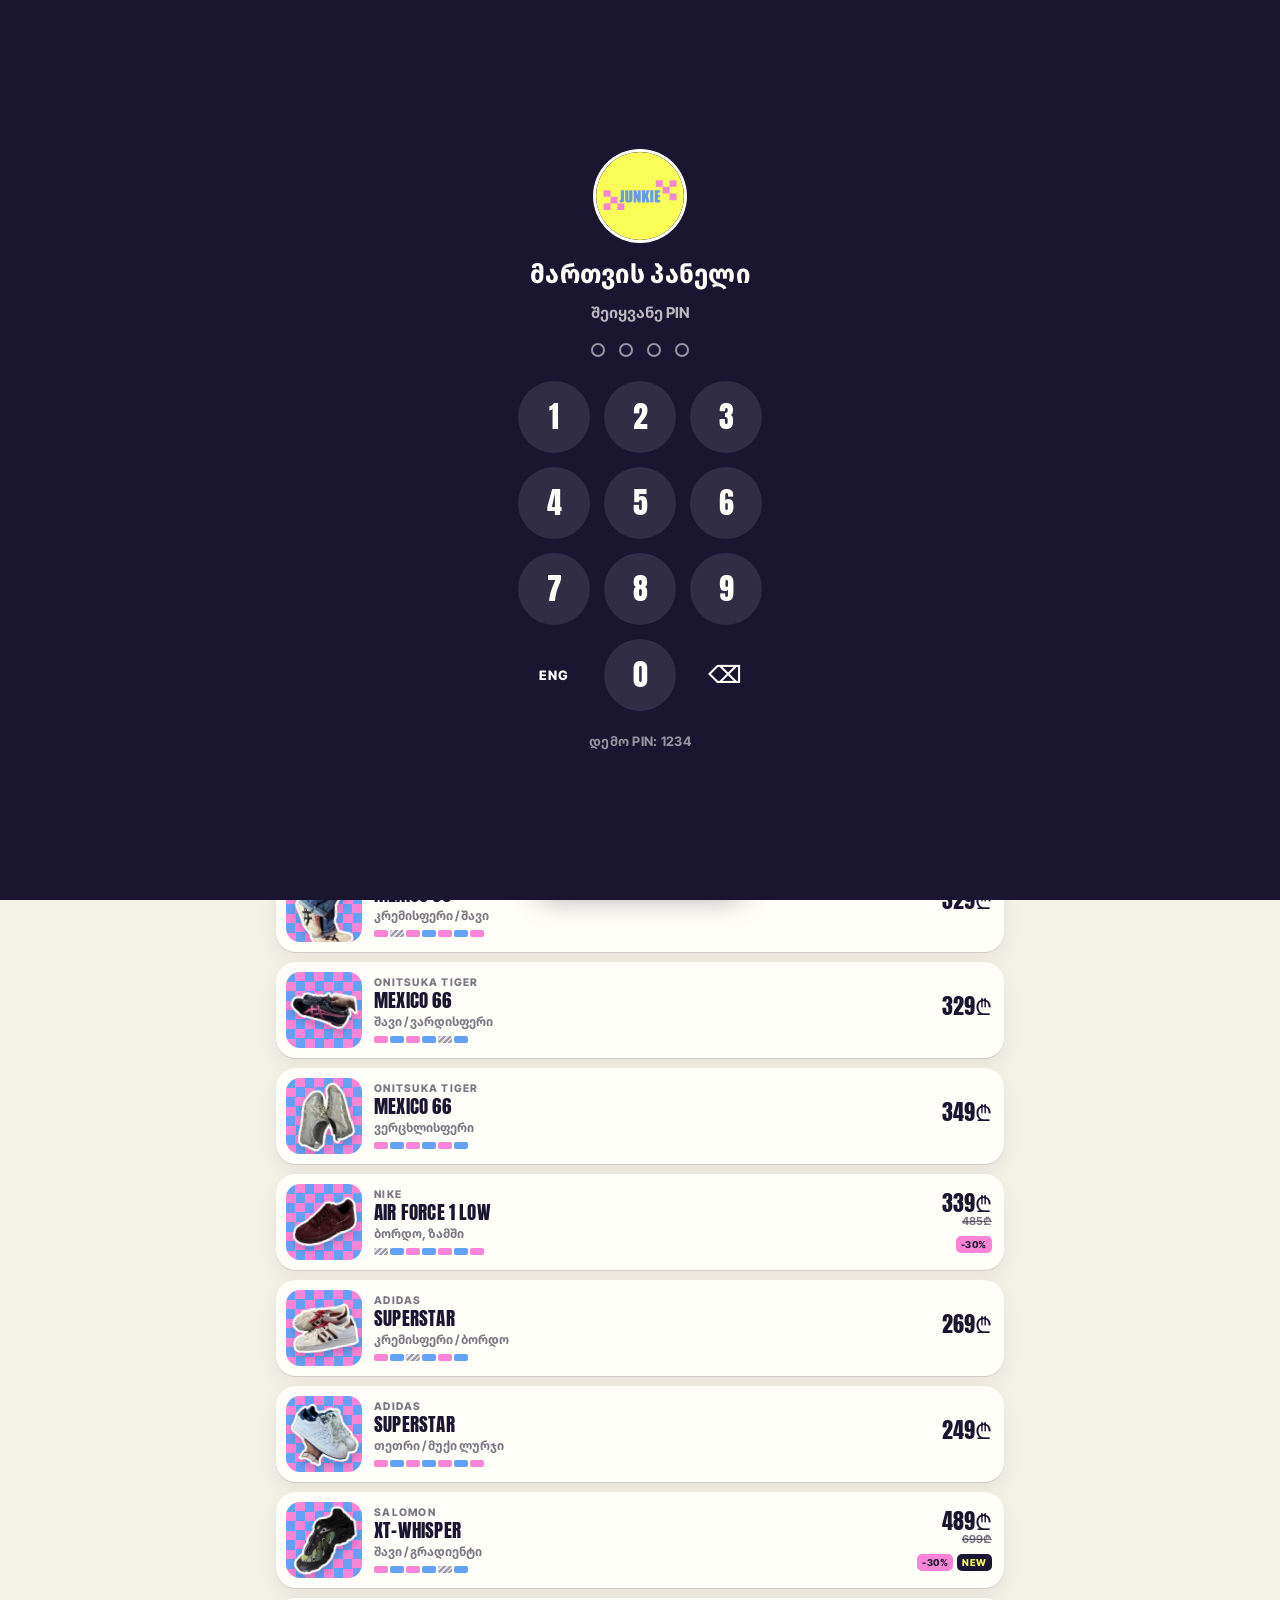
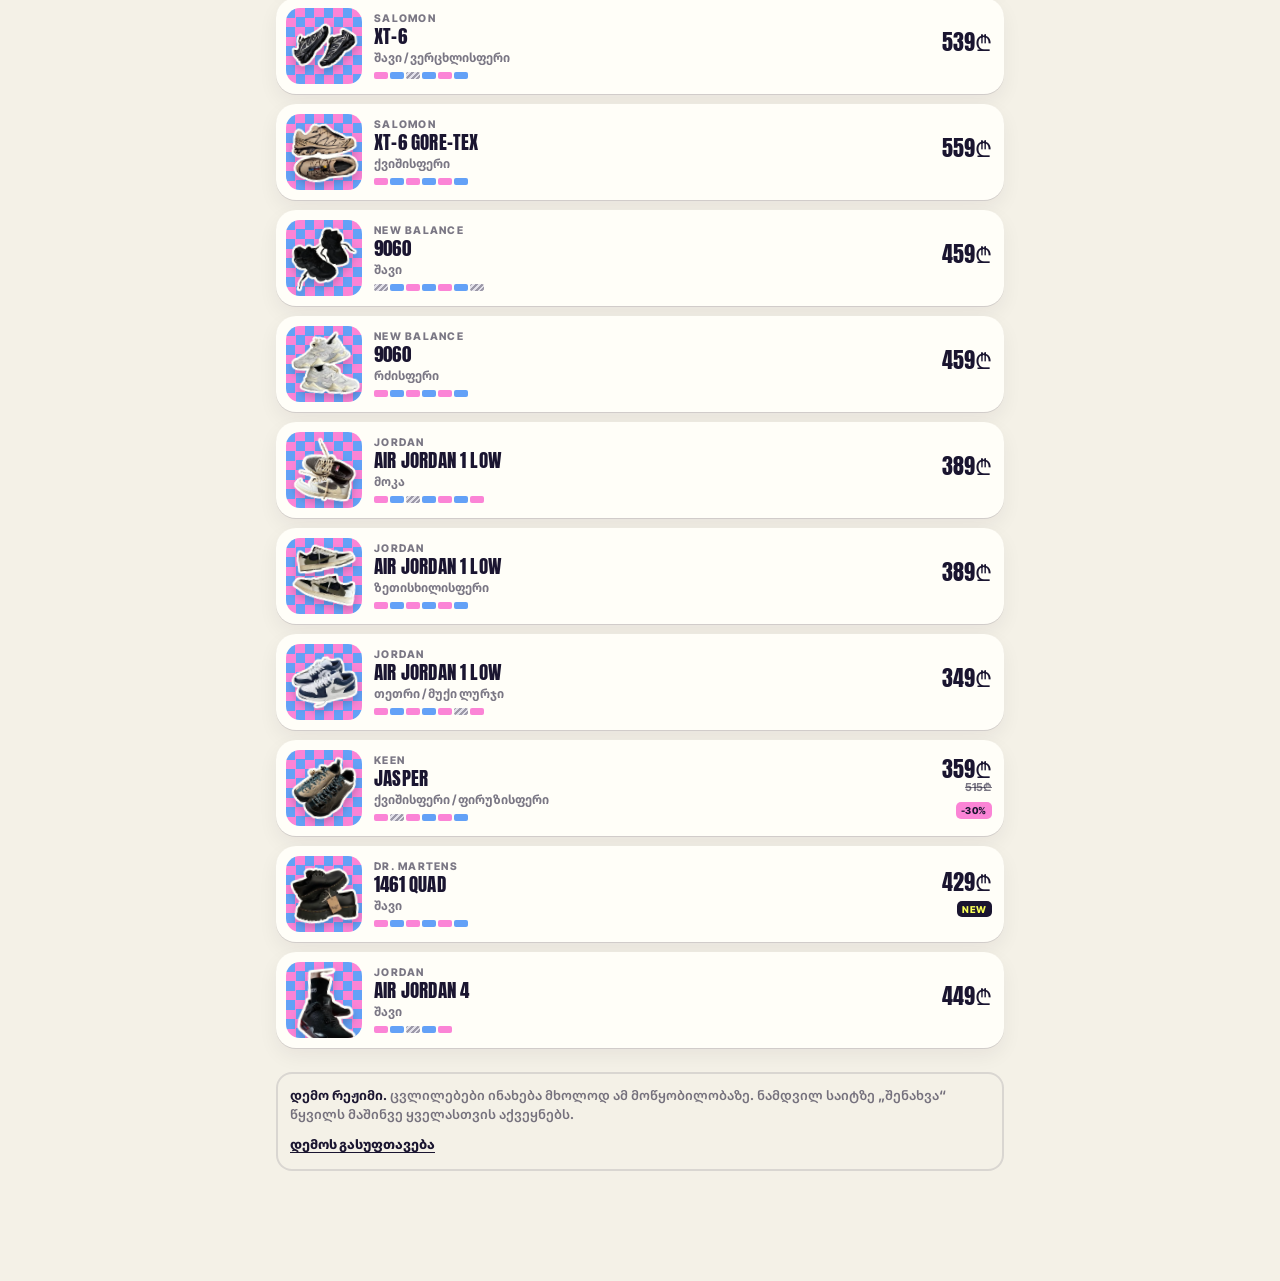
==== admin.html @ 56ff2127 "Add the shop panel: add and edit pairs from the phone, stickers cut in the browser" ====
<!doctype html>
<html lang="ka">
<head>
<meta charset="utf-8">
<meta name="viewport" content="width=device-width, initial-scale=1, viewport-fit=cover">
<title>SNEAKERJUNKIE · მართვა</title>
<meta name="robots" content="noindex, nofollow">
<meta name="theme-color" content="#1a1530">
<link rel="icon" href="assets/brand/junkie-badge.svg" type="image/svg+xml">
<link rel="apple-touch-icon" href="apple-touch-icon.png">
<link rel="preload" href="assets/fonts/anton.woff2" as="font" type="font/woff2" crossorigin>
<link rel="preload" href="assets/fonts/geo-georgian.woff2" as="font" type="font/woff2" crossorigin>
<link rel="stylesheet" href="src/admin.css?v=b6e71085">
</head>
<body class="is-locked">

<section id="lock" aria-labelledby="lock-t">
  <img class="lk-badge" src="assets/brand/junkie-badge.svg" alt="" width="88" height="88">
  <h1 id="lock-t" class="lk-t" data-t="panel">მართვის პანელი</h1>
  <p class="lk-sub" data-t="enterPin">შეიყვანე PIN</p>
  <div class="dots" id="dots" aria-live="polite"><i></i><i></i><i></i><i></i></div>
  <div class="pad" id="pad">
    <button type="button" data-k="1">1</button><button type="button" data-k="2">2</button><button type="button" data-k="3">3</button>
    <button type="button" data-k="4">4</button><button type="button" data-k="5">5</button><button type="button" data-k="6">6</button>
    <button type="button" data-k="7">7</button><button type="button" data-k="8">8</button><button type="button" data-k="9">9</button>
    <button type="button" class="ghost" data-k="lang" lang="en">ENG</button><button type="button" data-k="0">0</button><button type="button" class="ghost" data-k="del" aria-label="წაშლა" data-tl="erase">⌫</button>
  </div>
  <p class="lk-hint" data-t="demoPin">დემო PIN: 1234</p>
</section>

<main id="home">
  <header class="top">
    <div class="top-row">
      <a class="badge" href="./" aria-label="Sneakerjunkie"><img src="assets/brand/junkie-badge.svg" alt="" width="44" height="44"></a>
      <h1 class="ttl"><span class="ttl-chip" data-t="panel">მართვის პანელი</span></h1>
      <span class="sp"></span>
      <button class="pill" id="lang" type="button" lang="en">ENG</button>
      <a class="pill ink" href="./" target="_blank" rel="noopener"><span data-t="site">საიტი</span> ↗</a>
    </div>
  </header>

  <div class="wrap">
    <section class="stats" id="stats" aria-live="polite"></section>

    <p class="own"><span class="own-ic" aria-hidden="true">🔑</span><span data-t="own">ეს პანელი შენია: დაამატე, შეცვალე ან დამალე წყვილები ნებისმიერ დროს, დეველოპერის გარეშე.</span></p>

    <div class="tools">
      <label class="search"><svg viewBox="0 0 24 24" width="18" height="18" aria-hidden="true"><circle cx="10.5" cy="10.5" r="6.5" fill="none" stroke="currentColor" stroke-width="2.4"/><path d="M15.5 15.5 20 20" stroke="currentColor" stroke-width="2.4" stroke-linecap="round"/></svg><input id="q" type="search" autocomplete="off" data-tp="search" placeholder="ძებნა: მოდელი ან ბრენდი"></label>
    </div>

    <ul class="list" id="list"></ul>
    <p class="empty" id="empty" hidden data-t="noMatch">ვერაფერი მოიძებნა</p>

    <section class="demo-note">
      <p><b data-t="demoTitle">დემო რეჟიმი</b> <span data-t="demoText">ცვლილებები ინახება მხოლოდ ამ მოწყობილობაზე. ნამდვილ საიტზე „შენახვა“ წყვილს მაშინვე ყველასთვის აქვეყნებს.</span></p>
      <button type="button" class="link" id="reset" data-t="reset">დემოს გასუფთავება</button>
    </section>
  </div>

  <button class="add" id="add" type="button"><span class="add-plus" aria-hidden="true">+</span><span data-t="newPair">ახალი წყვილი</span></button>
</main>

<section id="editor" role="dialog" aria-modal="true" aria-labelledby="ed-t" hidden>
  <header class="ed-top">
    <button type="button" class="round" id="ed-x" aria-label="დახურვა" data-tl="close"><svg viewBox="0 0 24 24" width="18" height="18"><path d="M6 6l12 12M18 6 6 18" stroke="currentColor" stroke-width="2.8" stroke-linecap="round"/></svg></button>
    <h2 id="ed-t" data-t="newPair">ახალი წყვილი</h2>
    <span class="sp"></span>
    <button type="button" class="ed-del" id="ed-del" data-t="delete">წაშლა</button>
  </header>

  <div class="ed-body" id="ed-body">
    <section class="ed-sec">
      <div class="stage" id="stage">
        <img class="stage-photo" id="stage-photo" alt="">
        <img class="stage-sticker" id="stage-sticker" alt="">
        <div class="stage-scan" aria-hidden="true"></div>
        <label class="stage-empty" for="file">
          <span class="cam" aria-hidden="true"><svg viewBox="0 0 24 24" width="30" height="30"><path d="M4 8.5A2.5 2.5 0 0 1 6.5 6h1.7l1.3-2h5l1.3 2h1.7A2.5 2.5 0 0 1 20 8.5v8A2.5 2.5 0 0 1 17.5 19h-11A2.5 2.5 0 0 1 4 16.5z" fill="none" stroke="currentColor" stroke-width="2"/><circle cx="12" cy="12.5" r="3.6" fill="none" stroke="currentColor" stroke-width="2"/></svg></span>
          <b data-t="addPhotos">ფოტოს დამატება</b>
          <small data-t="photosHint">პირველი ფოტო თავისით იქცევა სტიკერად</small>
        </label>
        <p class="stage-status" id="stage-status" aria-live="polite"></p>
      </div>
      <div class="stk-actions" id="stk-actions">
        <button type="button" class="chip" id="recut"><svg viewBox="0 0 24 24" width="16" height="16" aria-hidden="true"><circle cx="6" cy="7" r="3" fill="none" stroke="currentColor" stroke-width="2"/><circle cx="6" cy="17" r="3" fill="none" stroke="currentColor" stroke-width="2"/><path d="M8.5 8.5 20 18M8.5 15.5 20 6" stroke="currentColor" stroke-width="2" stroke-linecap="round"/></svg><span data-t="recut">ხელახლა ჭრა</span></button>
        <button type="button" class="chip" id="asphoto"><svg viewBox="0 0 24 24" width="16" height="16" aria-hidden="true"><rect x="4" y="5" width="16" height="14" rx="3" fill="none" stroke="currentColor" stroke-width="2"/><path d="m6 17 4.5-5 3 3 2-2L19 17" fill="none" stroke="currentColor" stroke-width="2" stroke-linejoin="round"/></svg><span data-t="asPhoto">მთლიანი ფოტო</span></button>
      </div>
      <div class="photos" id="photos"></div>
    </section>

    <section class="ed-sec form">
      <label class="f"><span data-t="brand">ბრენდი</span><input id="f-brand" list="brands" autocomplete="off" autocapitalize="words" enterkeyhint="next"></label>
      <div class="chips-row" id="brand-chips"></div>
      <label class="f"><span data-t="model">მოდელი</span><input id="f-model" autocomplete="off" autocapitalize="words" enterkeyhint="next"></label>
      <div class="row2">
        <label class="f"><span data-t="colorKa">ფერი</span><input id="f-color-ka" autocomplete="off" enterkeyhint="next"></label>
        <label class="f"><span data-t="colorEn">ფერი ინგლისურად</span><input id="f-color-en" autocomplete="off" lang="en" enterkeyhint="next"></label>
      </div>
      <div class="row2">
        <label class="f money"><span data-t="price">ფასი</span><input id="f-price" inputmode="numeric" pattern="[0-9]*" autocomplete="off"><i>₾</i></label>
        <label class="f money"><span data-t="was">ძველი ფასი</span><input id="f-was" inputmode="numeric" pattern="[0-9]*" autocomplete="off" data-tp="wasPh" placeholder="ფასდაკლებისთვის"><i>₾</i></label>
      </div>
    </section>

    <section class="ed-sec">
      <div class="sec-h"><h3 data-t="sizes">ზომები</h3><span class="sp"></span><button type="button" class="link" id="sz-fill">36–42</button><button type="button" class="link" id="sz-clear" data-t="clear">გასუფთავება</button></div>
      <div class="sizes" id="f-sizes"></div>
      <p class="legend"><i class="lg in"></i><span data-t="inStock">მარაგშია</span><i class="lg out"></i><span data-t="soldOut">ამოიწურა</span><span class="sp"></span><span class="tap" data-t="tapCycle">შეეხე ზომას ↻</span></p>
    </section>

    <section class="ed-sec">
      <h3 data-t="labels">ნიშნები</h3>
      <div class="toggles">
        <button type="button" class="tog" id="t-new" aria-pressed="false"><span class="dot pink">NEW</span><span data-t="tagNew">ახალი</span></button>
        <button type="button" class="tog" id="t-excl" aria-pressed="false"><span class="dot lemon">★</span><span data-t="tagExcl">ექსკლუზივი</span></button>
      </div>
      <label class="switch"><input type="checkbox" id="f-visible" checked><span class="sw" aria-hidden="true"></span><span data-t="visible">საიტზე ჩანს</span></label>
    </section>
  </div>

  <footer class="ed-foot">
    <p class="err" id="ed-err" role="alert"></p>
    <button type="button" class="save" id="save"><span data-t="save">შენახვა</span></button>
  </footer>

  <div class="confirm" id="confirm" hidden>
    <div class="confirm-card">
      <p data-t="sureDelete">ნამდვილად წავშალო ეს წყვილი?</p>
      <div class="confirm-row"><button type="button" class="btn ghost" id="no" data-t="cancel">არა</button><button type="button" class="btn danger" id="yes" data-t="yesDelete">კი, წაშალე</button></div>
    </div>
  </div>
</section>

<section id="done" hidden>
  <div class="done-card">
    <div class="done-stage"><img id="done-img" alt=""></div>
    <h2 data-t="doneTitle">დაემატა საიტზე!</h2>
    <p class="done-name" id="done-name"></p>
    <div class="done-row">
      <a class="btn lemon" id="done-view" href="./"><span data-t="seeOnSite">ნახე საიტზე</span> →</a>
      <button type="button" class="btn ghost" id="done-more" data-t="addAnother">კიდევ ერთი</button>
    </div>
  </div>
</section>

<div class="confirm" id="reset-confirm" hidden>
  <div class="confirm-card">
    <p data-t="sureReset">დემოს ყველა ცვლილება წაიშლება ამ მოწყობილობიდან. გავაგრძელო?</p>
    <div class="confirm-row"><button type="button" class="btn ghost" id="reset-no" data-t="cancel">არა</button><button type="button" class="btn danger" id="reset-yes" data-t="yesReset">კი, გაასუფთავე</button></div>
  </div>
</div>

<datalist id="brands"></datalist>
<input type="file" id="file" class="vh" accept="image/*" multiple tabindex="-1" aria-hidden="true">
<div id="toast" role="status" aria-live="polite"></div>
<script type="module" src="src/admin.js?v=01f0a072"></script>
</body>
</html>
---- src/admin.css ----
@font-face{font-family:Anton;src:url(../assets/fonts/anton.woff2) format("woff2");font-display:block}@font-face{font-family:Geo;src:url(../assets/fonts/geo-georgian.woff2) format("woff2-variations"),url(../assets/fonts/geo-georgian.woff2) format("woff2");font-weight:100 900;font-stretch:62.5% 100%;unicode-range:U+10A0-10FF,U+1C90-1CBF,U+2D00-2D2F;font-display:swap}@font-face{font-family:Geo;src:url(../assets/fonts/geo-latin.woff2) format("woff2-variations"),url(../assets/fonts/geo-latin.woff2) format("woff2");font-weight:100 900;font-stretch:62.5% 100%;unicode-range:U+0000-00FF,U+2013-2014,U+2018-201E,U+2022,U+2026;font-display:swap}@font-face{font-family:Lari;src:url(../assets/fonts/geo-latin-ext.woff2) format("woff2-variations"),url(../assets/fonts/geo-latin-ext.woff2) format("woff2");font-weight:100 900;font-stretch:62.5% 100%;unicode-range:U+20BE;font-display:block}@font-face{font-family:IT;src:url(../assets/fonts/it-500.woff2) format("woff2");font-weight:500;font-display:swap}@font-face{font-family:IT;src:url(../assets/fonts/it-700.woff2) format("woff2");font-weight:700;font-display:swap}@font-face{font-family:IT;src:url(../assets/fonts/it-800.woff2) format("woff2");font-weight:800;font-display:swap}:root{--lemon: #f9ff57;--blue: #63a1f7;--pink: #fb84d6;--ink: #1a1530;--cream: #fffef8;--paper: #f4f1e7;--line: rgba(26, 21, 48, .12);--mute: rgba(26, 21, 48, .58);--red: #e5484d;--disp: "Anton", "Lari", "Geo", sans-serif;--ui: "IT", "Lari", "Geo", system-ui, -apple-system, sans-serif;--ease: cubic-bezier(.2, .9, .1, 1);--spring: cubic-bezier(.3, 1.45, .45, 1);--top: env(safe-area-inset-top, 0px);--bot: env(safe-area-inset-bottom, 0px);--gl: max(16px, env(safe-area-inset-left, 0px));--gr: max(16px, env(safe-area-inset-right, 0px));--checker: conic-gradient(var(--pink) 25%, transparent 0 50%, var(--pink) 0 75%, transparent 0) 0 0 / 28px 28px, var(--blue)}*{box-sizing:border-box}html{background:var(--paper);-webkit-text-size-adjust:100%}body{margin:0;min-height:100%;background:var(--paper);color:var(--ink);font:500 15px/1.4 var(--ui);-webkit-font-smoothing:antialiased;font-synthesis:none;-webkit-tap-highlight-color:transparent}button,input{font:inherit;color:inherit}button{border:0;background:none;padding:0;cursor:pointer;touch-action:manipulation}a{color:inherit}[hidden]{display:none!important}.vh{position:absolute;width:1px;height:1px;opacity:0;overflow:hidden;pointer-events:none;left:-100px;top:0}:focus{outline:none}:focus-visible{outline:3px solid var(--ink);outline-offset:2px}:lang(ka) h1,:lang(ka) h2,:lang(ka) h3{font-stretch:82%}#lock{position:fixed;inset:0;z-index:30;display:flex;flex-direction:column;align-items:center;justify-content:center;gap:14px;padding:calc(24px + var(--top)) var(--gr) calc(24px + var(--bot)) var(--gl);background:var(--ink);color:var(--cream);transition:opacity .45s,visibility 0s .45s}body:not(.is-locked) #lock{opacity:0;visibility:hidden}.lk-badge{width:88px;height:88px;border-radius:50%;box-shadow:0 0 0 3px var(--cream)}.lk-t{margin:6px 0 0;font:800 26px/1.1 var(--ui);letter-spacing:.01em}.lk-sub{margin:0;opacity:.7;font-weight:700}.dots{display:flex;gap:14px;margin:6px 0 10px}.dots i{width:14px;height:14px;border-radius:50%;box-shadow:inset 0 0 0 2px #fffef88c;transition:background-color .15s,transform .25s var(--spring)}.dots i.on{background:var(--lemon);box-shadow:none;transform:scale(1.12)}.dots.bad{animation:shake .45s}.dots.bad i.on{background:var(--pink)}.pad{display:grid;grid-template-columns:repeat(3,72px);gap:14px}.pad button{width:72px;height:72px;border-radius:50%;background:#fffef81a;color:var(--cream);font:400 30px/1 var(--disp);transition:background-color .15s,transform .2s var(--spring)}.pad button:active{background:var(--lemon);color:var(--ink);transform:scale(.94)}.pad .ghost{background:none;font:800 13px/1 var(--ui);letter-spacing:.08em}.pad .ghost[data-k=del]{font-size:24px}.lk-hint{margin:10px 0 0;font:700 13px/1 var(--ui);opacity:.55;letter-spacing:.02em}@keyframes shake{20%,60%{transform:translate(-9px)}40%,80%{transform:translate(9px)}}.top{position:sticky;top:0;z-index:10;background:var(--checker);padding:calc(10px + var(--top)) var(--gr) 12px var(--gl);box-shadow:0 2px 0 var(--ink)}body:before{content:"";position:fixed;inset:0 0 auto;height:var(--top);z-index:11;background:var(--blue)}.top-row{display:flex;align-items:center;gap:10px;max-width:760px;margin:0 auto}.badge img{display:block;width:44px;height:44px;border-radius:50%;box-shadow:0 0 0 3px var(--cream),0 6px 14px #1a153040}.ttl{margin:0;font:inherit}.ttl-chip{display:inline-block;background:var(--lemon);color:var(--ink);font:800 15px/1 var(--ui);font-stretch:82%;padding:9px 11px 8px;border-radius:10px;box-shadow:0 0 0 3px var(--cream),0 6px 14px #1a153033;transform:rotate(-2deg);white-space:nowrap}.sp{flex:1}.pill{display:inline-flex;align-items:center;gap:4px;height:38px;padding:0 13px;border-radius:99px;background:var(--cream);color:var(--ink);text-decoration:none;font:800 12px/1 var(--ui);letter-spacing:.06em;white-space:nowrap;box-shadow:0 6px 14px #1a153033}.pill.ink{background:var(--ink);color:var(--lemon);letter-spacing:.02em;font-stretch:90%}.wrap{max-width:760px;margin:0 auto;padding:18px var(--gr) calc(110px + var(--bot)) var(--gl);display:flex;flex-direction:column;gap:14px}.stats{display:grid;grid-template-columns:repeat(3,minmax(0,1fr));gap:10px}.stat{background:var(--cream);border-radius:18px;padding:14px 12px 12px;box-shadow:0 1px 0 var(--line),0 8px 20px #1a15300f;min-width:0}.stat b{display:block;font:400 34px/1 var(--disp);font-variant-numeric:tabular-nums}.stat span{display:block;margin-top:6px;font:700 12px/1.2 var(--ui);font-stretch:88%;color:var(--mute)}.stat.on b{color:var(--ink)}.stat.sale b:after{content:"";display:inline-block;width:10px;height:10px;margin-left:6px;border-radius:50%;background:var(--pink);vertical-align:6px}.own{margin:0;display:flex;gap:10px;align-items:flex-start;background:var(--lemon);border-radius:16px;padding:12px 14px;font:700 13.5px/1.4 var(--ui);font-stretch:92%;box-shadow:0 0 0 2px var(--ink)}.own-ic{font-size:16px;line-height:1.2}.tools{position:sticky;top:calc(76px + var(--top));z-index:5}.search{display:flex;align-items:center;gap:10px;height:50px;padding:0 16px;border-radius:16px;background:var(--cream);box-shadow:0 0 0 2px var(--line);color:var(--mute)}.search:focus-within{box-shadow:0 0 0 2.5px var(--ink);color:var(--ink)}.search input{flex:1;min-width:0;border:0;background:none;height:100%;color:var(--ink);font-weight:700}.search input::placeholder{color:var(--mute);font-weight:600}.list{list-style:none;margin:0;padding:0;display:flex;flex-direction:column;gap:10px}.item{display:grid;grid-template-columns:76px minmax(0,1fr) auto;gap:12px;align-items:center;background:var(--cream);border-radius:20px;padding:10px 12px 10px 10px;box-shadow:0 1px 0 var(--line),0 8px 20px #1a15300f;cursor:pointer;transition:transform .25s var(--spring),box-shadow .2s}.item:active{transform:scale(.985)}.item.is-off{opacity:.55}.item.flash{animation:flash 1.6s var(--ease)}@keyframes flash{0%,30%{box-shadow:0 0 0 3px var(--lemon),0 0 0 6px var(--ink)}}.thumb{width:76px;height:76px;border-radius:14px;background:var(--checker);background-size:19px 19px;display:grid;place-items:center;overflow:hidden}.thumb img{max-width:88%;max-height:88%;filter:drop-shadow(0 4px 5px rgba(26,21,48,.25));transform:rotate(-6deg)}.meta{min-width:0}.meta .br{font:800 10.5px/1 var(--ui);letter-spacing:.12em;text-transform:uppercase;color:var(--mute)}.meta .md{margin-top:3px;font:400 19px/1.02 var(--disp);text-transform:uppercase;letter-spacing:.01em;overflow:hidden;text-overflow:ellipsis;white-space:nowrap}.meta .cl{margin-top:3px;font:700 12.5px/1.2 var(--ui);font-stretch:90%;color:var(--mute);overflow:hidden;text-overflow:ellipsis;white-space:nowrap}.mini{display:flex;gap:2px;margin-top:7px}.mini i{width:14px;height:7px;border-radius:2px;background:var(--blue)}.mini i:nth-child(odd){background:var(--pink)}.mini i.out{background:repeating-linear-gradient(135deg,rgba(26,21,48,.35) 0 2px,transparent 2px 4px),#e3e1ea}.side{display:flex;flex-direction:column;align-items:flex-end;gap:8px}.pr{font:400 22px/1 var(--disp);white-space:nowrap}.pr s{display:block;text-align:right;font:700 11px/1.3 var(--ui);color:var(--mute)}.tags{display:flex;flex-wrap:wrap;justify-content:flex-end;gap:4px;max-width:112px}.tg{font:800 9.5px/1 var(--ui);letter-spacing:.06em;text-transform:uppercase;padding:4px 5px 3px;border-radius:5px;background:var(--ink);color:var(--lemon)}.tg.p{background:var(--pink);color:var(--ink)}.tg.off{background:#d9d6e0;color:var(--ink)}.tg.mine{background:var(--lemon);color:var(--ink);box-shadow:inset 0 0 0 1.5px var(--ink)}.empty{text-align:center;color:var(--mute);font-weight:700;margin:16px 0}.demo-note{margin-top:10px;border-radius:16px;padding:14px;box-shadow:inset 0 0 0 2px var(--line);font:600 13px/1.45 var(--ui);color:var(--mute)}.demo-note p{margin:0 0 8px}.demo-note b{color:var(--ink)}.link{font:800 13px/1 var(--ui);text-decoration:underline;text-underline-offset:3px;color:var(--ink);padding:6px 0}.add{position:fixed;z-index:9;left:50%;bottom:calc(16px + var(--bot));transform:translate(-50%);display:flex;align-items:center;gap:10px;height:58px;padding:0 26px 0 14px;border-radius:18px;background:var(--ink);color:var(--lemon);font:800 17px/1 var(--ui);font-stretch:86%;white-space:nowrap;box-shadow:0 0 0 3px var(--cream),0 14px 30px #1a153059;transition:transform .3s var(--spring)}.add:active{transform:translate(-50%) scale(.96)}.add-plus{display:grid;place-items:center;width:34px;height:34px;border-radius:11px;background:var(--lemon);color:var(--ink);font:400 26px/1 var(--disp)}#editor{position:fixed;inset:0;z-index:20;display:flex;flex-direction:column;background:var(--paper);animation:up .45s var(--ease)}@keyframes up{0%{transform:translateY(40px);opacity:0}}.ed-top{display:flex;align-items:center;gap:12px;padding:calc(10px + var(--top)) var(--gr) 10px var(--gl);background:var(--paper);box-shadow:0 1px 0 var(--line)}.ed-top h2{margin:0;font:800 19px/1.1 var(--ui)}.round{width:42px;height:42px;border-radius:50%;display:grid;place-items:center;background:var(--ink);color:var(--lemon);flex:none}.ed-del{font:800 13px/1 var(--ui);color:var(--red);padding:10px 4px}.ed-body{flex:1;overflow-y:auto;-webkit-overflow-scrolling:touch;overscroll-behavior:contain;padding:14px var(--gr) 24px var(--gl)}.ed-body>*{max-width:680px;margin-left:auto;margin-right:auto}.ed-sec{margin-bottom:22px}.ed-sec h3{margin:0 0 10px;font:800 15px/1 var(--ui)}.sec-h{display:flex;align-items:center;gap:14px;margin-bottom:10px}.sec-h h3{margin:0}.stage{position:relative;aspect-ratio:1 / 1;max-width:100%;border-radius:24px;overflow:hidden;background:var(--checker);background-size:44px 44px;box-shadow:0 0 0 2px var(--ink)}.stage-photo{position:absolute;inset:0;width:100%;height:100%;object-fit:cover;opacity:0;transition:opacity .3s;filter:saturate(.6) brightness(.85)}.stage-sticker{position:absolute;left:10%;top:10%;width:80%;height:80%;object-fit:contain;opacity:0;transform:scale(1.4) rotate(-6deg);filter:drop-shadow(0 14px 18px rgba(26,21,48,.35))}.stage.has-sticker .stage-sticker{opacity:1;transform:rotate(-4deg);transition:transform .5s var(--spring),opacity .15s}.stage.busy .stage-photo{opacity:1}.stage.busy .stage-sticker{opacity:0;transition:none}.stage-scan{position:absolute;left:0;right:0;top:0;height:30%;opacity:0;pointer-events:none;background:linear-gradient(to bottom,transparent,rgba(249,255,87,.55) 85%,var(--lemon))}.stage.busy .stage-scan{opacity:1;animation:scan 1.3s ease-in-out infinite alternate}@keyframes scan{0%{transform:translateY(-100%)}to{transform:translateY(340%)}}.stage-empty{position:absolute;inset:0;display:flex;flex-direction:column;align-items:center;justify-content:center;gap:8px;cursor:pointer;text-align:center;padding:20px}.stage-empty .cam{width:76px;height:76px;border-radius:50%;display:grid;place-items:center;background:var(--lemon);color:var(--ink);box-shadow:0 0 0 3px var(--cream),0 12px 24px #1a15304d}.stage-empty b{margin-top:6px;font:800 17px/1 var(--ui);background:var(--ink);color:var(--lemon);padding:9px 12px 8px;border-radius:10px}.stage-empty small{font:700 12.5px/1.3 var(--ui);background:#fffef8eb;padding:6px 9px;border-radius:8px;max-width:80%}.stage.has-photo .stage-empty,.stage.busy .stage-empty{display:none}.stage-status{position:absolute;left:50%;bottom:14px;transform:translate(-50%);margin:0;background:var(--ink);color:var(--lemon);padding:9px 13px 8px;border-radius:99px;font:800 12.5px/1 var(--ui);font-stretch:90%;white-space:nowrap;opacity:0;transition:opacity .2s}.stage-status.on{opacity:1}.stk-actions{display:flex;gap:8px;margin-top:10px;flex-wrap:wrap}.stk-actions[hidden]{display:none}.chip{display:inline-flex;align-items:center;gap:7px;height:38px;padding:0 13px;border-radius:99px;background:var(--cream);box-shadow:inset 0 0 0 2px var(--ink);font:800 13px/1 var(--ui);font-stretch:90%}.chip:disabled{opacity:.4}.photos{display:flex;gap:10px;margin-top:12px;overflow-x:auto;padding:4px 2px 6px;scrollbar-width:none}.photos::-webkit-scrollbar{display:none}.ph{position:relative;flex:none;width:74px;height:74px;border-radius:14px;background:#ddd center / cover no-repeat;box-shadow:0 0 0 2px var(--line)}.ph.src{box-shadow:0 0 0 3px var(--lemon),0 0 0 5px var(--ink)}.ph .rm{position:absolute;top:-6px;right:-6px;width:24px;height:24px;border-radius:50%;background:var(--ink);color:var(--cream);display:grid;place-items:center;font:800 14px/1 var(--ui)}.ph .use{position:absolute;left:4px;bottom:4px;padding:3px 5px;border-radius:6px;background:#fffef8eb;font:800 9px/1 var(--ui);letter-spacing:.04em}.ph-add{flex:none;width:74px;height:74px;border-radius:14px;display:grid;place-items:center;box-shadow:inset 0 0 0 2px var(--ink);font:400 28px/1 var(--disp);background:var(--cream);cursor:pointer}.f{position:relative;display:block;margin-bottom:12px}.f>span{display:block;margin:0 0 6px 2px;font:800 12.5px/1 var(--ui);font-stretch:92%;color:var(--mute)}.f input{width:100%;height:52px;padding:0 14px;border-radius:14px;border:0;background:var(--cream);box-shadow:inset 0 0 0 2px var(--line);font:700 16px/1 var(--ui);color:var(--ink)}.f input:focus{box-shadow:inset 0 0 0 2.5px var(--ink)}.f.bad input{box-shadow:inset 0 0 0 2.5px var(--red)}.f input::placeholder{color:#1a153059;font-weight:600;font-size:14px}.f.money input{padding-right:34px;font:400 22px/1 var(--disp)}.f.money i{position:absolute;right:14px;bottom:15px;font:400 20px/1 var(--disp);font-style:normal;color:var(--mute)}#f-model{font:400 22px/1 var(--disp);text-transform:uppercase;letter-spacing:.01em}.row2{display:grid;grid-template-columns:1fr 1fr;gap:10px}.chips-row{display:flex;gap:6px;margin:-4px 0 14px;overflow-x:auto;padding:2px;scrollbar-width:none}.chips-row::-webkit-scrollbar{display:none}.bc{flex:none;height:32px;padding:0 11px;border-radius:99px;background:var(--cream);box-shadow:inset 0 0 0 1.5px var(--line);font:800 12.5px/1 var(--ui);white-space:nowrap}.bc.on{background:var(--ink);color:var(--lemon);box-shadow:none}.sizes{display:grid;grid-template-columns:repeat(6,1fr);border-radius:14px;overflow:hidden;box-shadow:inset 0 0 0 2.5px var(--ink)}.sizes.bad{box-shadow:inset 0 0 0 2.5px var(--red);animation:shake .45s}.sz{height:52px;font:400 21px/1 var(--disp);color:#1a15304d;background:var(--cream);box-shadow:inset 0 0 0 1.25px var(--ink);transition:background-color .15s,color .15s}.sz.in{color:var(--ink);background:var(--pink)}.sz.in:nth-child(2n){background:var(--blue)}.sz.out{color:#1a153080;text-decoration:line-through;background:repeating-linear-gradient(135deg,rgba(26,21,48,.16) 0 3px,transparent 3px 8px),#e9eefb}.legend{display:flex;align-items:center;gap:6px;margin:10px 2px 0;font:700 12px/1 var(--ui);color:var(--mute)}.legend .lg{width:14px;height:14px;border-radius:4px;display:inline-block}.legend .lg.in{background:linear-gradient(90deg,var(--pink) 50%,var(--blue) 50%);margin-left:0}.legend .lg.out{margin-left:8px;background:repeating-linear-gradient(135deg,rgba(26,21,48,.35) 0 2px,transparent 2px 4px),#e9eefb}.legend .tap{color:var(--ink)}.toggles{display:flex;gap:10px;flex-wrap:wrap}.tog{display:inline-flex;align-items:center;gap:9px;height:46px;padding:0 14px 0 8px;border-radius:14px;background:var(--cream);box-shadow:inset 0 0 0 2px var(--line);font:800 14px/1 var(--ui);font-stretch:92%}.tog[aria-pressed=true]{box-shadow:inset 0 0 0 2.5px var(--ink);background:#fff}.tog .dot{display:grid;place-items:center;width:32px;height:32px;border-radius:50%;font:400 10px/1 var(--disp);opacity:.35;transition:opacity .2s,transform .3s var(--spring)}.tog[aria-pressed=true] .dot{opacity:1;transform:rotate(-10deg) scale(1.06)}.dot.pink{background:var(--pink)}.dot.lemon{background:var(--lemon);font-size:15px;box-shadow:inset 0 0 0 1.5px var(--ink)}.switch{display:flex;align-items:center;gap:12px;margin-top:16px;font:800 14px/1 var(--ui);cursor:pointer}.switch input{position:absolute;opacity:0;width:0;height:0}.sw{position:relative;width:50px;height:30px;border-radius:99px;background:#d4d1dc;transition:background-color .2s}.sw:after{content:"";position:absolute;left:3px;top:3px;width:24px;height:24px;border-radius:50%;background:#fff;box-shadow:0 2px 4px #1a15304d;transition:transform .3s var(--spring)}.switch input:checked+.sw{background:var(--ink)}.switch input:checked+.sw:after{transform:translate(20px);background:var(--lemon)}.switch input:focus-visible+.sw{outline:3px solid var(--ink);outline-offset:2px}.ed-foot{padding:10px var(--gr) calc(12px + var(--bot)) var(--gl);background:var(--paper);box-shadow:0 -1px 0 var(--line)}.err{margin:0 0 8px;min-height:0;font:800 13px/1.3 var(--ui);color:var(--red);text-align:center}.err:empty{display:none}.save{display:flex;align-items:center;justify-content:center;gap:8px;width:100%;max-width:680px;margin:0 auto;height:58px;border-radius:16px;background:var(--ink);color:var(--lemon);font:800 17px/1 var(--ui);font-stretch:88%;transition:transform .25s var(--spring),opacity .2s}.save:active{transform:scale(.98)}.save:disabled{opacity:.55}.confirm{position:fixed;inset:0;z-index:40;display:flex;align-items:flex-end;justify-content:center;background:#1a153073;padding:16px var(--gr) calc(16px + var(--bot)) var(--gl)}.confirm-card{width:100%;max-width:420px;background:var(--cream);border-radius:22px;padding:20px;animation:up .35s var(--ease)}.confirm-card p{margin:0 0 16px;font:800 16px/1.35 var(--ui)}.confirm-row{display:grid;grid-template-columns:1fr 1fr;gap:10px}.btn{display:inline-flex;align-items:center;justify-content:center;gap:6px;height:52px;padding:0 18px;border-radius:15px;font:800 15px/1 var(--ui);font-stretch:90%;text-decoration:none}.btn.ghost{box-shadow:inset 0 0 0 2px var(--ink);background:var(--cream)}.btn.danger{background:var(--red);color:#fff}.btn.lemon{background:var(--lemon);color:var(--ink);box-shadow:inset 0 0 0 2px var(--ink)}#done{position:fixed;inset:0;z-index:35;display:grid;place-items:center;background:var(--checker);background-size:56px 56px;padding:20px var(--gr) calc(20px + var(--bot)) var(--gl);animation:fade .3s}@keyframes fade{0%{opacity:0}}.done-card{width:100%;max-width:420px;background:var(--cream);border-radius:28px;padding:22px;text-align:center;box-shadow:0 0 0 3px var(--ink),0 30px 60px #1a153059;animation:pop .6s var(--spring)}@keyframes pop{0%{transform:scale(.85) rotate(2deg);opacity:0}}.done-stage{height:220px;display:grid;place-items:center}.done-stage img{max-width:92%;max-height:210px;transform:rotate(-6deg);filter:drop-shadow(0 14px 16px rgba(26,21,48,.35));animation:slap .55s .15s var(--spring) both}@keyframes slap{0%{transform:scale(1.6) rotate(-14deg);opacity:0}}.done-card h2{margin:10px 0 4px;font:800 24px/1.1 var(--ui)}.done-name{margin:0 0 18px;font:400 18px/1.1 var(--disp);text-transform:uppercase;color:var(--mute)}.done-row{display:grid;gap:10px}#toast{position:fixed;left:50%;top:calc(14px + var(--top));z-index:50;transform:translate(-50%,-12px);background:var(--ink);color:var(--lemon);padding:11px 15px 10px;border-radius:99px;font:800 13px/1 var(--ui);font-stretch:90%;white-space:nowrap;opacity:0;pointer-events:none;box-shadow:0 0 0 2.5px var(--cream),0 12px 24px #1a15304d;transition:opacity .25s,transform .4s var(--spring)}#toast.on{opacity:1;transform:translate(-50%)}@media (min-width: 760px){.wrap{padding-top:26px}.stage{max-width:440px;margin:0 auto}.stk-actions,.photos{justify-content:center}}@media (max-width: 370px){.pad{grid-template-columns:repeat(3,64px);gap:12px}.pad button{width:64px;height:64px}.ttl-chip{font-size:13.5px}.pill{padding:0 10px}}@media (prefers-reduced-motion: reduce){*,*:before,*:after{animation-duration:.01ms!important;transition-duration:.01ms!important}}
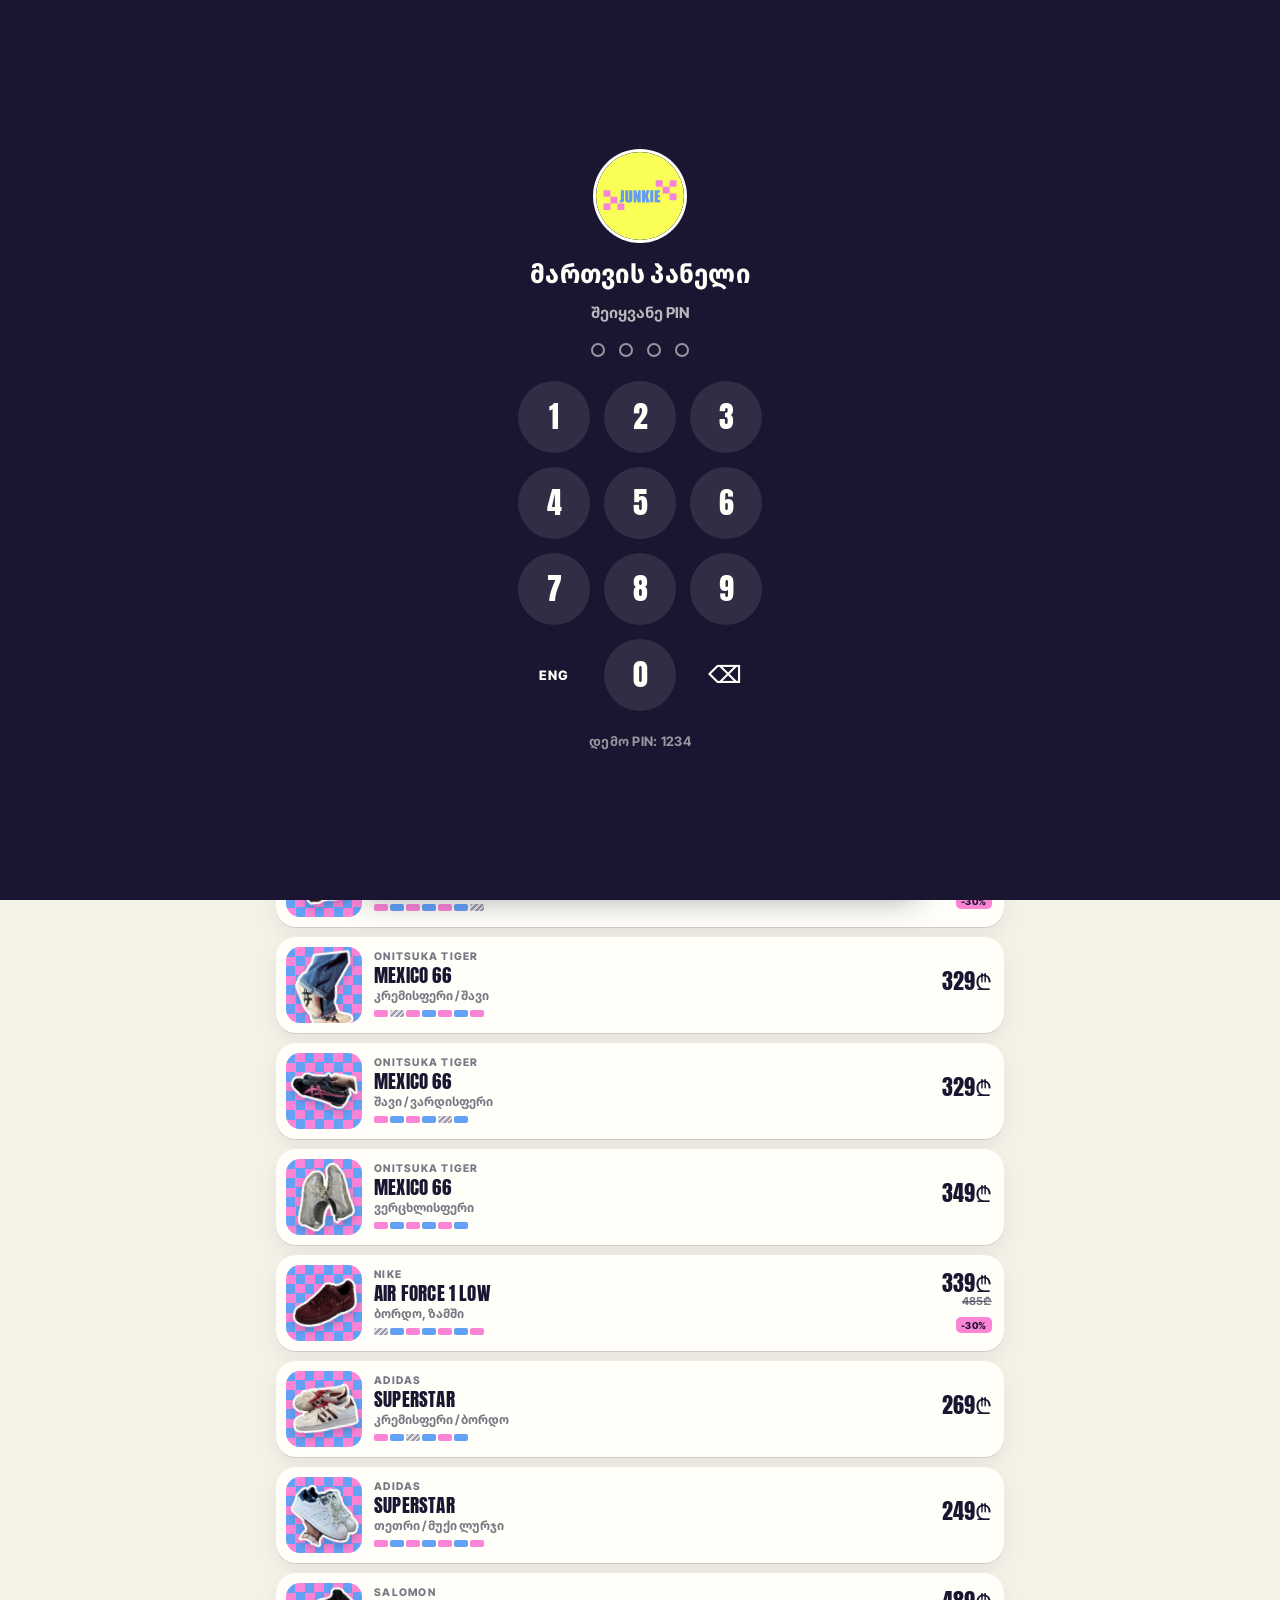
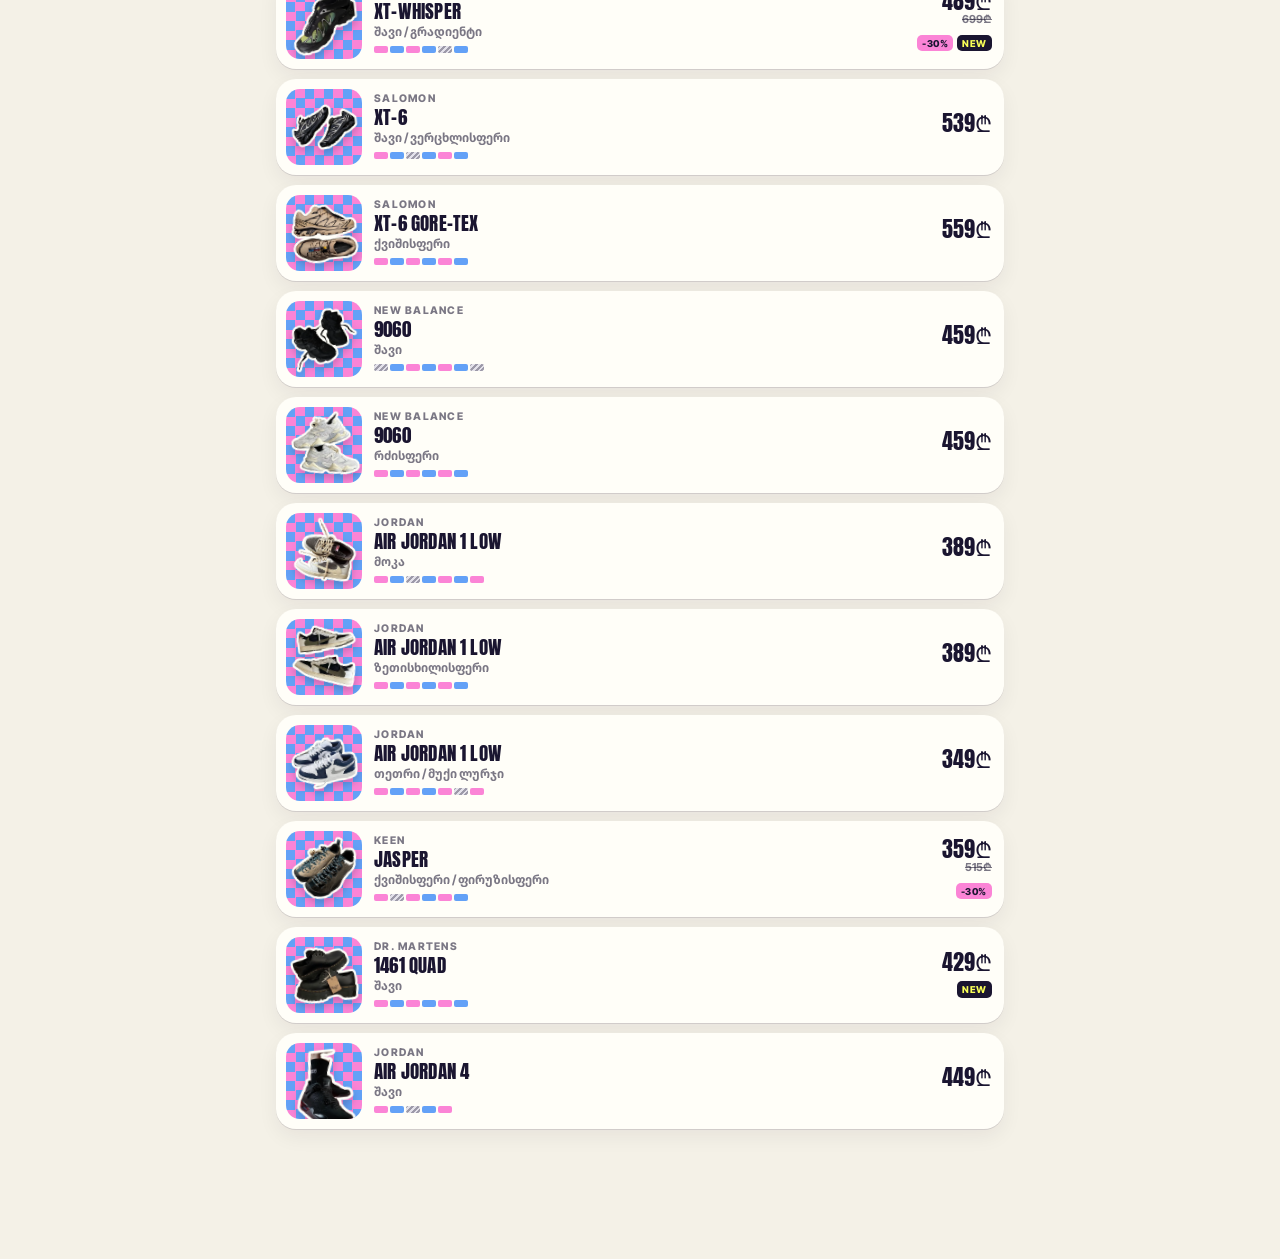
==== commit b20ea36c: "Publish from the shop panel straight to the site Drafts on the device, wall order, hiding, descripti" ====
--- a/admin.html
+++ b/admin.html
@@ -5,12 +5,13 @@
 <meta name="viewport" content="width=device-width, initial-scale=1, viewport-fit=cover">
 <title>SNEAKERJUNKIE · მართვა</title>
 <meta name="robots" content="noindex, nofollow">
+<meta name="referrer" content="no-referrer">
 <meta name="theme-color" content="#1a1530">
 <link rel="icon" href="assets/brand/junkie-badge.svg" type="image/svg+xml">
 <link rel="apple-touch-icon" href="apple-touch-icon.png">
 <link rel="preload" href="assets/fonts/anton.woff2" as="font" type="font/woff2" crossorigin>
 <link rel="preload" href="assets/fonts/geo-georgian.woff2" as="font" type="font/woff2" crossorigin>
-<link rel="stylesheet" href="src/admin.css?v=b6e71085">
+<link rel="stylesheet" href="src/admin.css?v=e857337a">
 </head>
 <body class="is-locked">
 
@@ -31,33 +32,47 @@
 <main id="home">
   <header class="top">
     <div class="top-row">
-      <a class="badge" href="./" aria-label="Sneakerjunkie"><img src="assets/brand/junkie-badge.svg" alt="" width="44" height="44"></a>
+      <a class="badge" href="./" target="_blank" rel="noopener" aria-label="Sneakerjunkie"><img src="assets/brand/junkie-badge.svg" alt="" width="44" height="44"></a>
       <h1 class="ttl"><span class="ttl-chip" data-t="panel">მართვის პანელი</span></h1>
       <span class="sp"></span>
+      <button class="mode" id="mode" type="button" aria-haspopup="dialog"><i aria-hidden="true"></i><span id="mode-t">DEMO</span></button>
       <button class="pill" id="lang" type="button" lang="en">ENG</button>
-      <a class="pill ink" href="./" target="_blank" rel="noopener"><span data-t="site">საიტი</span> ↗</a>
+      <a class="pill ink site-pill" href="./" target="_blank" rel="noopener"><span data-t="site">საიტი</span> ↗</a>
     </div>
   </header>
 
   <div class="wrap">
     <section class="stats" id="stats" aria-live="polite"></section>
+    <section class="acct" id="acct"></section>
 
-    <p class="own"><span class="own-ic" aria-hidden="true">🔑</span><span data-t="own">ეს პანელი შენია: დაამატე, შეცვალე ან დამალე წყვილები ნებისმიერ დროს, დეველოპერის გარეშე.</span></p>
-
-    <div class="tools">
-      <label class="search"><svg viewBox="0 0 24 24" width="18" height="18" aria-hidden="true"><circle cx="10.5" cy="10.5" r="6.5" fill="none" stroke="currentColor" stroke-width="2.4"/><path d="M15.5 15.5 20 20" stroke="currentColor" stroke-width="2.4" stroke-linecap="round"/></svg><input id="q" type="search" autocomplete="off" data-tp="search" placeholder="ძებნა: მოდელი ან ბრენდი"></label>
+    <div class="tools" id="tools">
+      <label class="search"><svg viewBox="0 0 24 24" width="18" height="18" aria-hidden="true"><circle cx="10.5" cy="10.5" r="6.5" fill="none" stroke="currentColor" stroke-width="2.4"/><path d="M15.5 15.5 20 20" stroke="currentColor" stroke-width="2.4" stroke-linecap="round"/></svg><input id="q" type="search" autocomplete="off" data-tp="search" placeholder="მოძებნე წყვილი"></label>
+      <button class="arr-btn" id="arrange" type="button" aria-pressed="false"><svg viewBox="0 0 24 24" width="18" height="18" aria-hidden="true"><path d="M8 20V5M4 9l4-4 4 4M16 4v15M12 15l4 4 4-4" fill="none" stroke="currentColor" stroke-width="2.4" stroke-linecap="round" stroke-linejoin="round"/></svg><span id="arrange-t" data-t="arrange">დალაგება</span></button>
     </div>
+    <p class="ar-hint" id="ar-hint" data-t="arrangeHint"></p>
 
     <ul class="list" id="list"></ul>
     <p class="empty" id="empty" hidden data-t="noMatch">ვერაფერი მოიძებნა</p>
 
-    <section class="demo-note">
-      <p><b data-t="demoTitle">დემო რეჟიმი</b> <span data-t="demoText">ცვლილებები ინახება მხოლოდ ამ მოწყობილობაზე. ნამდვილ საიტზე „შენახვა“ წყვილს მაშინვე ყველასთვის აქვეყნებს.</span></p>
-      <button type="button" class="link" id="reset" data-t="reset">დემოს გასუფთავება</button>
+    <section class="off" id="off" hidden aria-labelledby="off-t">
+      <div class="off-h"><h2 id="off-t" data-t="offTitle">დამალული</h2><span class="off-n" id="off-n"></span></div>
+      <p class="off-hint" data-t="offHint"></p>
+      <ul class="list" id="list-off"></ul>
     </section>
+
+    <p class="foot-note"><button type="button" class="link" id="discard" hidden></button></p>
   </div>
 
-  <button class="add" id="add" type="button"><span class="add-plus" aria-hidden="true">+</span><span data-t="newPair">ახალი წყვილი</span></button>
+  <div class="dock" id="dock">
+    <div class="pend" id="pend" hidden>
+      <span class="pend-dot" aria-hidden="true"></span><span class="pend-t" id="pend-t" aria-live="polite"></span>
+      <a class="pend-see" href="./" target="_blank" rel="noopener"><span data-t="seeWall">ნახე საიტზე</span> ↗</a>
+    </div>
+    <div class="dock-row">
+      <button class="add" id="add" type="button"><span class="add-plus" aria-hidden="true">+</span><span data-t="newPair">ახალი წყვილი</span></button>
+      <button class="pub" id="pub" type="button" hidden><span class="pub-spin" aria-hidden="true"></span><span id="pub-t"></span><b id="pub-n"></b></button>
+    </div>
+  </div>
 </main>
 
 <section id="editor" role="dialog" aria-modal="true" aria-labelledby="ed-t" hidden>
@@ -65,6 +80,7 @@
     <button type="button" class="round" id="ed-x" aria-label="დახურვა" data-tl="close"><svg viewBox="0 0 24 24" width="18" height="18"><path d="M6 6l12 12M18 6 6 18" stroke="currentColor" stroke-width="2.8" stroke-linecap="round"/></svg></button>
     <h2 id="ed-t" data-t="newPair">ახალი წყვილი</h2>
     <span class="sp"></span>
+    <button type="button" class="ed-undo" id="ed-undo" data-t="undo" hidden>ცვლილებების გაუქმება</button>
     <button type="button" class="ed-del" id="ed-del" data-t="delete">წაშლა</button>
   </header>
 
@@ -86,6 +102,7 @@
         <button type="button" class="chip" id="asphoto"><svg viewBox="0 0 24 24" width="16" height="16" aria-hidden="true"><rect x="4" y="5" width="16" height="14" rx="3" fill="none" stroke="currentColor" stroke-width="2"/><path d="m6 17 4.5-5 3 3 2-2L19 17" fill="none" stroke="currentColor" stroke-width="2" stroke-linejoin="round"/></svg><span data-t="asPhoto">მთლიანი ფოტო</span></button>
       </div>
       <div class="photos" id="photos"></div>
+      <p class="ph-hint" id="ph-hint" data-t="photoTap"></p>
     </section>
 
     <section class="ed-sec form">
@@ -100,6 +117,8 @@
         <label class="f money"><span data-t="price">ფასი</span><input id="f-price" inputmode="numeric" pattern="[0-9]*" autocomplete="off"><i>₾</i></label>
         <label class="f money"><span data-t="was">ძველი ფასი</span><input id="f-was" inputmode="numeric" pattern="[0-9]*" autocomplete="off" data-tp="wasPh" placeholder="ფასდაკლებისთვის"><i>₾</i></label>
       </div>
+      <label class="f"><span data-t="descKa">აღწერა</span><textarea id="f-desc-ka" rows="3" data-tp="descPh" placeholder=""></textarea></label>
+      <label class="f"><span data-t="descEn">აღწერა ინგლისურად</span><textarea id="f-desc-en" rows="3" lang="en" data-tp="descPhEn" placeholder=""></textarea></label>
     </section>
 
     <section class="ed-sec">
@@ -122,37 +141,45 @@
     <p class="err" id="ed-err" role="alert"></p>
     <button type="button" class="save" id="save"><span data-t="save">შენახვა</span></button>
   </footer>
-
-  <div class="confirm" id="confirm" hidden>
-    <div class="confirm-card">
-      <p data-t="sureDelete">ნამდვილად წავშალო ეს წყვილი?</p>
-      <div class="confirm-row"><button type="button" class="btn ghost" id="no" data-t="cancel">არა</button><button type="button" class="btn danger" id="yes" data-t="yesDelete">კი, წაშალე</button></div>
-    </div>
-  </div>
 </section>
 
 <section id="done" hidden>
   <div class="done-card">
     <div class="done-stage"><img id="done-img" alt=""></div>
-    <h2 data-t="doneTitle">დაემატა საიტზე!</h2>
+    <h2 data-t="doneTitle">დაემატა!</h2>
     <p class="done-name" id="done-name"></p>
+    <p class="done-sub" id="done-sub"></p>
     <div class="done-row">
-      <a class="btn lemon" id="done-view" href="./"><span data-t="seeOnSite">ნახე საიტზე</span> →</a>
+      <a class="btn lemon" id="done-view" href="./" target="_blank" rel="noopener"><span data-t="seeOnSite">ნახე საიტზე</span> →</a>
       <button type="button" class="btn ghost" id="done-more" data-t="addAnother">კიდევ ერთი</button>
     </div>
   </div>
 </section>
 
-<div class="confirm" id="reset-confirm" hidden>
+<div class="sheet" id="acct-sheet" role="dialog" aria-modal="true" aria-labelledby="as-t" hidden>
+  <div class="sheet-card">
+    <button type="button" class="round sheet-x" data-close aria-label="დახურვა" data-tl="close"><svg viewBox="0 0 24 24" width="18" height="18"><path d="M6 6l12 12M18 6 6 18" stroke="currentColor" stroke-width="2.8" stroke-linecap="round"/></svg></button>
+    <div id="as-body"></div>
+  </div>
+</div>
+
+<div class="sheet" id="pub-sheet" role="dialog" aria-modal="true" aria-labelledby="ps-t" hidden>
+  <div class="sheet-card">
+    <button type="button" class="round sheet-x" data-close aria-label="დახურვა" data-tl="close"><svg viewBox="0 0 24 24" width="18" height="18"><path d="M6 6l12 12M18 6 6 18" stroke="currentColor" stroke-width="2.8" stroke-linecap="round"/></svg></button>
+    <div id="ps-body"></div>
+  </div>
+</div>
+
+<div class="confirm" id="ask" role="alertdialog" aria-modal="true" aria-labelledby="ask-t" hidden>
   <div class="confirm-card">
-    <p data-t="sureReset">დემოს ყველა ცვლილება წაიშლება ამ მოწყობილობიდან. გავაგრძელო?</p>
-    <div class="confirm-row"><button type="button" class="btn ghost" id="reset-no" data-t="cancel">არა</button><button type="button" class="btn danger" id="reset-yes" data-t="yesReset">კი, გაასუფთავე</button></div>
+    <p id="ask-t"></p>
+    <div class="confirm-row"><button type="button" class="btn ghost" id="ask-no" data-t="cancel">არა</button><button type="button" class="btn danger" id="ask-yes"></button></div>
   </div>
 </div>
 
 <datalist id="brands"></datalist>
 <input type="file" id="file" class="vh" accept="image/*" multiple tabindex="-1" aria-hidden="true">
 <div id="toast" role="status" aria-live="polite"></div>
-<script type="module" src="src/admin.js?v=01f0a072"></script>
+<script type="module" src="src/admin.js?v=4c53f63d"></script>
 </body>
 </html>
--- a/src/admin.css
+++ b/src/admin.css
@@ -1 +1 @@
-@font-face{font-family:Anton;src:url(../assets/fonts/anton.woff2) format("woff2");font-display:block}@font-face{font-family:Geo;src:url(../assets/fonts/geo-georgian.woff2) format("woff2-variations"),url(../assets/fonts/geo-georgian.woff2) format("woff2");font-weight:100 900;font-stretch:62.5% 100%;unicode-range:U+10A0-10FF,U+1C90-1CBF,U+2D00-2D2F;font-display:swap}@font-face{font-family:Geo;src:url(../assets/fonts/geo-latin.woff2) format("woff2-variations"),url(../assets/fonts/geo-latin.woff2) format("woff2");font-weight:100 900;font-stretch:62.5% 100%;unicode-range:U+0000-00FF,U+2013-2014,U+2018-201E,U+2022,U+2026;font-display:swap}@font-face{font-family:Lari;src:url(../assets/fonts/geo-latin-ext.woff2) format("woff2-variations"),url(../assets/fonts/geo-latin-ext.woff2) format("woff2");font-weight:100 900;font-stretch:62.5% 100%;unicode-range:U+20BE;font-display:block}@font-face{font-family:IT;src:url(../assets/fonts/it-500.woff2) format("woff2");font-weight:500;font-display:swap}@font-face{font-family:IT;src:url(../assets/fonts/it-700.woff2) format("woff2");font-weight:700;font-display:swap}@font-face{font-family:IT;src:url(../assets/fonts/it-800.woff2) format("woff2");font-weight:800;font-display:swap}:root{--lemon: #f9ff57;--blue: #63a1f7;--pink: #fb84d6;--ink: #1a1530;--cream: #fffef8;--paper: #f4f1e7;--line: rgba(26, 21, 48, .12);--mute: rgba(26, 21, 48, .58);--red: #e5484d;--disp: "Anton", "Lari", "Geo", sans-serif;--ui: "IT", "Lari", "Geo", system-ui, -apple-system, sans-serif;--ease: cubic-bezier(.2, .9, .1, 1);--spring: cubic-bezier(.3, 1.45, .45, 1);--top: env(safe-area-inset-top, 0px);--bot: env(safe-area-inset-bottom, 0px);--gl: max(16px, env(safe-area-inset-left, 0px));--gr: max(16px, env(safe-area-inset-right, 0px));--checker: conic-gradient(var(--pink) 25%, transparent 0 50%, var(--pink) 0 75%, transparent 0) 0 0 / 28px 28px, var(--blue)}*{box-sizing:border-box}html{background:var(--paper);-webkit-text-size-adjust:100%}body{margin:0;min-height:100%;background:var(--paper);color:var(--ink);font:500 15px/1.4 var(--ui);-webkit-font-smoothing:antialiased;font-synthesis:none;-webkit-tap-highlight-color:transparent}button,input{font:inherit;color:inherit}button{border:0;background:none;padding:0;cursor:pointer;touch-action:manipulation}a{color:inherit}[hidden]{display:none!important}.vh{position:absolute;width:1px;height:1px;opacity:0;overflow:hidden;pointer-events:none;left:-100px;top:0}:focus{outline:none}:focus-visible{outline:3px solid var(--ink);outline-offset:2px}:lang(ka) h1,:lang(ka) h2,:lang(ka) h3{font-stretch:82%}#lock{position:fixed;inset:0;z-index:30;display:flex;flex-direction:column;align-items:center;justify-content:center;gap:14px;padding:calc(24px + var(--top)) var(--gr) calc(24px + var(--bot)) var(--gl);background:var(--ink);color:var(--cream);transition:opacity .45s,visibility 0s .45s}body:not(.is-locked) #lock{opacity:0;visibility:hidden}.lk-badge{width:88px;height:88px;border-radius:50%;box-shadow:0 0 0 3px var(--cream)}.lk-t{margin:6px 0 0;font:800 26px/1.1 var(--ui);letter-spacing:.01em}.lk-sub{margin:0;opacity:.7;font-weight:700}.dots{display:flex;gap:14px;margin:6px 0 10px}.dots i{width:14px;height:14px;border-radius:50%;box-shadow:inset 0 0 0 2px #fffef88c;transition:background-color .15s,transform .25s var(--spring)}.dots i.on{background:var(--lemon);box-shadow:none;transform:scale(1.12)}.dots.bad{animation:shake .45s}.dots.bad i.on{background:var(--pink)}.pad{display:grid;grid-template-columns:repeat(3,72px);gap:14px}.pad button{width:72px;height:72px;border-radius:50%;background:#fffef81a;color:var(--cream);font:400 30px/1 var(--disp);transition:background-color .15s,transform .2s var(--spring)}.pad button:active{background:var(--lemon);color:var(--ink);transform:scale(.94)}.pad .ghost{background:none;font:800 13px/1 var(--ui);letter-spacing:.08em}.pad .ghost[data-k=del]{font-size:24px}.lk-hint{margin:10px 0 0;font:700 13px/1 var(--ui);opacity:.55;letter-spacing:.02em}@keyframes shake{20%,60%{transform:translate(-9px)}40%,80%{transform:translate(9px)}}.top{position:sticky;top:0;z-index:10;background:var(--checker);padding:calc(10px + var(--top)) var(--gr) 12px var(--gl);box-shadow:0 2px 0 var(--ink)}body:before{content:"";position:fixed;inset:0 0 auto;height:var(--top);z-index:11;background:var(--blue)}.top-row{display:flex;align-items:center;gap:10px;max-width:760px;margin:0 auto}.badge img{display:block;width:44px;height:44px;border-radius:50%;box-shadow:0 0 0 3px var(--cream),0 6px 14px #1a153040}.ttl{margin:0;font:inherit}.ttl-chip{display:inline-block;background:var(--lemon);color:var(--ink);font:800 15px/1 var(--ui);font-stretch:82%;padding:9px 11px 8px;border-radius:10px;box-shadow:0 0 0 3px var(--cream),0 6px 14px #1a153033;transform:rotate(-2deg);white-space:nowrap}.sp{flex:1}.pill{display:inline-flex;align-items:center;gap:4px;height:38px;padding:0 13px;border-radius:99px;background:var(--cream);color:var(--ink);text-decoration:none;font:800 12px/1 var(--ui);letter-spacing:.06em;white-space:nowrap;box-shadow:0 6px 14px #1a153033}.pill.ink{background:var(--ink);color:var(--lemon);letter-spacing:.02em;font-stretch:90%}.wrap{max-width:760px;margin:0 auto;padding:18px var(--gr) calc(110px + var(--bot)) var(--gl);display:flex;flex-direction:column;gap:14px}.stats{display:grid;grid-template-columns:repeat(3,minmax(0,1fr));gap:10px}.stat{background:var(--cream);border-radius:18px;padding:14px 12px 12px;box-shadow:0 1px 0 var(--line),0 8px 20px #1a15300f;min-width:0}.stat b{display:block;font:400 34px/1 var(--disp);font-variant-numeric:tabular-nums}.stat span{display:block;margin-top:6px;font:700 12px/1.2 var(--ui);font-stretch:88%;color:var(--mute)}.stat.on b{color:var(--ink)}.stat.sale b:after{content:"";display:inline-block;width:10px;height:10px;margin-left:6px;border-radius:50%;background:var(--pink);vertical-align:6px}.own{margin:0;display:flex;gap:10px;align-items:flex-start;background:var(--lemon);border-radius:16px;padding:12px 14px;font:700 13.5px/1.4 var(--ui);font-stretch:92%;box-shadow:0 0 0 2px var(--ink)}.own-ic{font-size:16px;line-height:1.2}.tools{position:sticky;top:calc(76px + var(--top));z-index:5}.search{display:flex;align-items:center;gap:10px;height:50px;padding:0 16px;border-radius:16px;background:var(--cream);box-shadow:0 0 0 2px var(--line);color:var(--mute)}.search:focus-within{box-shadow:0 0 0 2.5px var(--ink);color:var(--ink)}.search input{flex:1;min-width:0;border:0;background:none;height:100%;color:var(--ink);font-weight:700}.search input::placeholder{color:var(--mute);font-weight:600}.list{list-style:none;margin:0;padding:0;display:flex;flex-direction:column;gap:10px}.item{display:grid;grid-template-columns:76px minmax(0,1fr) auto;gap:12px;align-items:center;background:var(--cream);border-radius:20px;padding:10px 12px 10px 10px;box-shadow:0 1px 0 var(--line),0 8px 20px #1a15300f;cursor:pointer;transition:transform .25s var(--spring),box-shadow .2s}.item:active{transform:scale(.985)}.item.is-off{opacity:.55}.item.flash{animation:flash 1.6s var(--ease)}@keyframes flash{0%,30%{box-shadow:0 0 0 3px var(--lemon),0 0 0 6px var(--ink)}}.thumb{width:76px;height:76px;border-radius:14px;background:var(--checker);background-size:19px 19px;display:grid;place-items:center;overflow:hidden}.thumb img{max-width:88%;max-height:88%;filter:drop-shadow(0 4px 5px rgba(26,21,48,.25));transform:rotate(-6deg)}.meta{min-width:0}.meta .br{font:800 10.5px/1 var(--ui);letter-spacing:.12em;text-transform:uppercase;color:var(--mute)}.meta .md{margin-top:3px;font:400 19px/1.02 var(--disp);text-transform:uppercase;letter-spacing:.01em;overflow:hidden;text-overflow:ellipsis;white-space:nowrap}.meta .cl{margin-top:3px;font:700 12.5px/1.2 var(--ui);font-stretch:90%;color:var(--mute);overflow:hidden;text-overflow:ellipsis;white-space:nowrap}.mini{display:flex;gap:2px;margin-top:7px}.mini i{width:14px;height:7px;border-radius:2px;background:var(--blue)}.mini i:nth-child(odd){background:var(--pink)}.mini i.out{background:repeating-linear-gradient(135deg,rgba(26,21,48,.35) 0 2px,transparent 2px 4px),#e3e1ea}.side{display:flex;flex-direction:column;align-items:flex-end;gap:8px}.pr{font:400 22px/1 var(--disp);white-space:nowrap}.pr s{display:block;text-align:right;font:700 11px/1.3 var(--ui);color:var(--mute)}.tags{display:flex;flex-wrap:wrap;justify-content:flex-end;gap:4px;max-width:112px}.tg{font:800 9.5px/1 var(--ui);letter-spacing:.06em;text-transform:uppercase;padding:4px 5px 3px;border-radius:5px;background:var(--ink);color:var(--lemon)}.tg.p{background:var(--pink);color:var(--ink)}.tg.off{background:#d9d6e0;color:var(--ink)}.tg.mine{background:var(--lemon);color:var(--ink);box-shadow:inset 0 0 0 1.5px var(--ink)}.empty{text-align:center;color:var(--mute);font-weight:700;margin:16px 0}.demo-note{margin-top:10px;border-radius:16px;padding:14px;box-shadow:inset 0 0 0 2px var(--line);font:600 13px/1.45 var(--ui);color:var(--mute)}.demo-note p{margin:0 0 8px}.demo-note b{color:var(--ink)}.link{font:800 13px/1 var(--ui);text-decoration:underline;text-underline-offset:3px;color:var(--ink);padding:6px 0}.add{position:fixed;z-index:9;left:50%;bottom:calc(16px + var(--bot));transform:translate(-50%);display:flex;align-items:center;gap:10px;height:58px;padding:0 26px 0 14px;border-radius:18px;background:var(--ink);color:var(--lemon);font:800 17px/1 var(--ui);font-stretch:86%;white-space:nowrap;box-shadow:0 0 0 3px var(--cream),0 14px 30px #1a153059;transition:transform .3s var(--spring)}.add:active{transform:translate(-50%) scale(.96)}.add-plus{display:grid;place-items:center;width:34px;height:34px;border-radius:11px;background:var(--lemon);color:var(--ink);font:400 26px/1 var(--disp)}#editor{position:fixed;inset:0;z-index:20;display:flex;flex-direction:column;background:var(--paper);animation:up .45s var(--ease)}@keyframes up{0%{transform:translateY(40px);opacity:0}}.ed-top{display:flex;align-items:center;gap:12px;padding:calc(10px + var(--top)) var(--gr) 10px var(--gl);background:var(--paper);box-shadow:0 1px 0 var(--line)}.ed-top h2{margin:0;font:800 19px/1.1 var(--ui)}.round{width:42px;height:42px;border-radius:50%;display:grid;place-items:center;background:var(--ink);color:var(--lemon);flex:none}.ed-del{font:800 13px/1 var(--ui);color:var(--red);padding:10px 4px}.ed-body{flex:1;overflow-y:auto;-webkit-overflow-scrolling:touch;overscroll-behavior:contain;padding:14px var(--gr) 24px var(--gl)}.ed-body>*{max-width:680px;margin-left:auto;margin-right:auto}.ed-sec{margin-bottom:22px}.ed-sec h3{margin:0 0 10px;font:800 15px/1 var(--ui)}.sec-h{display:flex;align-items:center;gap:14px;margin-bottom:10px}.sec-h h3{margin:0}.stage{position:relative;aspect-ratio:1 / 1;max-width:100%;border-radius:24px;overflow:hidden;background:var(--checker);background-size:44px 44px;box-shadow:0 0 0 2px var(--ink)}.stage-photo{position:absolute;inset:0;width:100%;height:100%;object-fit:cover;opacity:0;transition:opacity .3s;filter:saturate(.6) brightness(.85)}.stage-sticker{position:absolute;left:10%;top:10%;width:80%;height:80%;object-fit:contain;opacity:0;transform:scale(1.4) rotate(-6deg);filter:drop-shadow(0 14px 18px rgba(26,21,48,.35))}.stage.has-sticker .stage-sticker{opacity:1;transform:rotate(-4deg);transition:transform .5s var(--spring),opacity .15s}.stage.busy .stage-photo{opacity:1}.stage.busy .stage-sticker{opacity:0;transition:none}.stage-scan{position:absolute;left:0;right:0;top:0;height:30%;opacity:0;pointer-events:none;background:linear-gradient(to bottom,transparent,rgba(249,255,87,.55) 85%,var(--lemon))}.stage.busy .stage-scan{opacity:1;animation:scan 1.3s ease-in-out infinite alternate}@keyframes scan{0%{transform:translateY(-100%)}to{transform:translateY(340%)}}.stage-empty{position:absolute;inset:0;display:flex;flex-direction:column;align-items:center;justify-content:center;gap:8px;cursor:pointer;text-align:center;padding:20px}.stage-empty .cam{width:76px;height:76px;border-radius:50%;display:grid;place-items:center;background:var(--lemon);color:var(--ink);box-shadow:0 0 0 3px var(--cream),0 12px 24px #1a15304d}.stage-empty b{margin-top:6px;font:800 17px/1 var(--ui);background:var(--ink);color:var(--lemon);padding:9px 12px 8px;border-radius:10px}.stage-empty small{font:700 12.5px/1.3 var(--ui);background:#fffef8eb;padding:6px 9px;border-radius:8px;max-width:80%}.stage.has-photo .stage-empty,.stage.busy .stage-empty{display:none}.stage-status{position:absolute;left:50%;bottom:14px;transform:translate(-50%);margin:0;background:var(--ink);color:var(--lemon);padding:9px 13px 8px;border-radius:99px;font:800 12.5px/1 var(--ui);font-stretch:90%;white-space:nowrap;opacity:0;transition:opacity .2s}.stage-status.on{opacity:1}.stk-actions{display:flex;gap:8px;margin-top:10px;flex-wrap:wrap}.stk-actions[hidden]{display:none}.chip{display:inline-flex;align-items:center;gap:7px;height:38px;padding:0 13px;border-radius:99px;background:var(--cream);box-shadow:inset 0 0 0 2px var(--ink);font:800 13px/1 var(--ui);font-stretch:90%}.chip:disabled{opacity:.4}.photos{display:flex;gap:10px;margin-top:12px;overflow-x:auto;padding:4px 2px 6px;scrollbar-width:none}.photos::-webkit-scrollbar{display:none}.ph{position:relative;flex:none;width:74px;height:74px;border-radius:14px;background:#ddd center / cover no-repeat;box-shadow:0 0 0 2px var(--line)}.ph.src{box-shadow:0 0 0 3px var(--lemon),0 0 0 5px var(--ink)}.ph .rm{position:absolute;top:-6px;right:-6px;width:24px;height:24px;border-radius:50%;background:var(--ink);color:var(--cream);display:grid;place-items:center;font:800 14px/1 var(--ui)}.ph .use{position:absolute;left:4px;bottom:4px;padding:3px 5px;border-radius:6px;background:#fffef8eb;font:800 9px/1 var(--ui);letter-spacing:.04em}.ph-add{flex:none;width:74px;height:74px;border-radius:14px;display:grid;place-items:center;box-shadow:inset 0 0 0 2px var(--ink);font:400 28px/1 var(--disp);background:var(--cream);cursor:pointer}.f{position:relative;display:block;margin-bottom:12px}.f>span{display:block;margin:0 0 6px 2px;font:800 12.5px/1 var(--ui);font-stretch:92%;color:var(--mute)}.f input{width:100%;height:52px;padding:0 14px;border-radius:14px;border:0;background:var(--cream);box-shadow:inset 0 0 0 2px var(--line);font:700 16px/1 var(--ui);color:var(--ink)}.f input:focus{box-shadow:inset 0 0 0 2.5px var(--ink)}.f.bad input{box-shadow:inset 0 0 0 2.5px var(--red)}.f input::placeholder{color:#1a153059;font-weight:600;font-size:14px}.f.money input{padding-right:34px;font:400 22px/1 var(--disp)}.f.money i{position:absolute;right:14px;bottom:15px;font:400 20px/1 var(--disp);font-style:normal;color:var(--mute)}#f-model{font:400 22px/1 var(--disp);text-transform:uppercase;letter-spacing:.01em}.row2{display:grid;grid-template-columns:1fr 1fr;gap:10px}.chips-row{display:flex;gap:6px;margin:-4px 0 14px;overflow-x:auto;padding:2px;scrollbar-width:none}.chips-row::-webkit-scrollbar{display:none}.bc{flex:none;height:32px;padding:0 11px;border-radius:99px;background:var(--cream);box-shadow:inset 0 0 0 1.5px var(--line);font:800 12.5px/1 var(--ui);white-space:nowrap}.bc.on{background:var(--ink);color:var(--lemon);box-shadow:none}.sizes{display:grid;grid-template-columns:repeat(6,1fr);border-radius:14px;overflow:hidden;box-shadow:inset 0 0 0 2.5px var(--ink)}.sizes.bad{box-shadow:inset 0 0 0 2.5px var(--red);animation:shake .45s}.sz{height:52px;font:400 21px/1 var(--disp);color:#1a15304d;background:var(--cream);box-shadow:inset 0 0 0 1.25px var(--ink);transition:background-color .15s,color .15s}.sz.in{color:var(--ink);background:var(--pink)}.sz.in:nth-child(2n){background:var(--blue)}.sz.out{color:#1a153080;text-decoration:line-through;background:repeating-linear-gradient(135deg,rgba(26,21,48,.16) 0 3px,transparent 3px 8px),#e9eefb}.legend{display:flex;align-items:center;gap:6px;margin:10px 2px 0;font:700 12px/1 var(--ui);color:var(--mute)}.legend .lg{width:14px;height:14px;border-radius:4px;display:inline-block}.legend .lg.in{background:linear-gradient(90deg,var(--pink) 50%,var(--blue) 50%);margin-left:0}.legend .lg.out{margin-left:8px;background:repeating-linear-gradient(135deg,rgba(26,21,48,.35) 0 2px,transparent 2px 4px),#e9eefb}.legend .tap{color:var(--ink)}.toggles{display:flex;gap:10px;flex-wrap:wrap}.tog{display:inline-flex;align-items:center;gap:9px;height:46px;padding:0 14px 0 8px;border-radius:14px;background:var(--cream);box-shadow:inset 0 0 0 2px var(--line);font:800 14px/1 var(--ui);font-stretch:92%}.tog[aria-pressed=true]{box-shadow:inset 0 0 0 2.5px var(--ink);background:#fff}.tog .dot{display:grid;place-items:center;width:32px;height:32px;border-radius:50%;font:400 10px/1 var(--disp);opacity:.35;transition:opacity .2s,transform .3s var(--spring)}.tog[aria-pressed=true] .dot{opacity:1;transform:rotate(-10deg) scale(1.06)}.dot.pink{background:var(--pink)}.dot.lemon{background:var(--lemon);font-size:15px;box-shadow:inset 0 0 0 1.5px var(--ink)}.switch{display:flex;align-items:center;gap:12px;margin-top:16px;font:800 14px/1 var(--ui);cursor:pointer}.switch input{position:absolute;opacity:0;width:0;height:0}.sw{position:relative;width:50px;height:30px;border-radius:99px;background:#d4d1dc;transition:background-color .2s}.sw:after{content:"";position:absolute;left:3px;top:3px;width:24px;height:24px;border-radius:50%;background:#fff;box-shadow:0 2px 4px #1a15304d;transition:transform .3s var(--spring)}.switch input:checked+.sw{background:var(--ink)}.switch input:checked+.sw:after{transform:translate(20px);background:var(--lemon)}.switch input:focus-visible+.sw{outline:3px solid var(--ink);outline-offset:2px}.ed-foot{padding:10px var(--gr) calc(12px + var(--bot)) var(--gl);background:var(--paper);box-shadow:0 -1px 0 var(--line)}.err{margin:0 0 8px;min-height:0;font:800 13px/1.3 var(--ui);color:var(--red);text-align:center}.err:empty{display:none}.save{display:flex;align-items:center;justify-content:center;gap:8px;width:100%;max-width:680px;margin:0 auto;height:58px;border-radius:16px;background:var(--ink);color:var(--lemon);font:800 17px/1 var(--ui);font-stretch:88%;transition:transform .25s var(--spring),opacity .2s}.save:active{transform:scale(.98)}.save:disabled{opacity:.55}.confirm{position:fixed;inset:0;z-index:40;display:flex;align-items:flex-end;justify-content:center;background:#1a153073;padding:16px var(--gr) calc(16px + var(--bot)) var(--gl)}.confirm-card{width:100%;max-width:420px;background:var(--cream);border-radius:22px;padding:20px;animation:up .35s var(--ease)}.confirm-card p{margin:0 0 16px;font:800 16px/1.35 var(--ui)}.confirm-row{display:grid;grid-template-columns:1fr 1fr;gap:10px}.btn{display:inline-flex;align-items:center;justify-content:center;gap:6px;height:52px;padding:0 18px;border-radius:15px;font:800 15px/1 var(--ui);font-stretch:90%;text-decoration:none}.btn.ghost{box-shadow:inset 0 0 0 2px var(--ink);background:var(--cream)}.btn.danger{background:var(--red);color:#fff}.btn.lemon{background:var(--lemon);color:var(--ink);box-shadow:inset 0 0 0 2px var(--ink)}#done{position:fixed;inset:0;z-index:35;display:grid;place-items:center;background:var(--checker);background-size:56px 56px;padding:20px var(--gr) calc(20px + var(--bot)) var(--gl);animation:fade .3s}@keyframes fade{0%{opacity:0}}.done-card{width:100%;max-width:420px;background:var(--cream);border-radius:28px;padding:22px;text-align:center;box-shadow:0 0 0 3px var(--ink),0 30px 60px #1a153059;animation:pop .6s var(--spring)}@keyframes pop{0%{transform:scale(.85) rotate(2deg);opacity:0}}.done-stage{height:220px;display:grid;place-items:center}.done-stage img{max-width:92%;max-height:210px;transform:rotate(-6deg);filter:drop-shadow(0 14px 16px rgba(26,21,48,.35));animation:slap .55s .15s var(--spring) both}@keyframes slap{0%{transform:scale(1.6) rotate(-14deg);opacity:0}}.done-card h2{margin:10px 0 4px;font:800 24px/1.1 var(--ui)}.done-name{margin:0 0 18px;font:400 18px/1.1 var(--disp);text-transform:uppercase;color:var(--mute)}.done-row{display:grid;gap:10px}#toast{position:fixed;left:50%;top:calc(14px + var(--top));z-index:50;transform:translate(-50%,-12px);background:var(--ink);color:var(--lemon);padding:11px 15px 10px;border-radius:99px;font:800 13px/1 var(--ui);font-stretch:90%;white-space:nowrap;opacity:0;pointer-events:none;box-shadow:0 0 0 2.5px var(--cream),0 12px 24px #1a15304d;transition:opacity .25s,transform .4s var(--spring)}#toast.on{opacity:1;transform:translate(-50%)}@media (min-width: 760px){.wrap{padding-top:26px}.stage{max-width:440px;margin:0 auto}.stk-actions,.photos{justify-content:center}}@media (max-width: 370px){.pad{grid-template-columns:repeat(3,64px);gap:12px}.pad button{width:64px;height:64px}.ttl-chip{font-size:13.5px}.pill{padding:0 10px}}@media (prefers-reduced-motion: reduce){*,*:before,*:after{animation-duration:.01ms!important;transition-duration:.01ms!important}}
+@font-face{font-family:Anton;src:url(../assets/fonts/anton.woff2) format("woff2");font-display:block}@font-face{font-family:Geo;src:url(../assets/fonts/geo-georgian.woff2) format("woff2-variations"),url(../assets/fonts/geo-georgian.woff2) format("woff2");font-weight:100 900;font-stretch:62.5% 100%;unicode-range:U+10A0-10FF,U+1C90-1CBF,U+2D00-2D2F;font-display:swap}@font-face{font-family:Geo;src:url(../assets/fonts/geo-latin.woff2) format("woff2-variations"),url(../assets/fonts/geo-latin.woff2) format("woff2");font-weight:100 900;font-stretch:62.5% 100%;unicode-range:U+0000-00FF,U+2013-2014,U+2018-201E,U+2022,U+2026;font-display:swap}@font-face{font-family:Lari;src:url(../assets/fonts/geo-latin-ext.woff2) format("woff2-variations"),url(../assets/fonts/geo-latin-ext.woff2) format("woff2");font-weight:100 900;font-stretch:62.5% 100%;unicode-range:U+20BE;font-display:block}@font-face{font-family:IT;src:url(../assets/fonts/it-500.woff2) format("woff2");font-weight:500;font-display:swap}@font-face{font-family:IT;src:url(../assets/fonts/it-700.woff2) format("woff2");font-weight:700;font-display:swap}@font-face{font-family:IT;src:url(../assets/fonts/it-800.woff2) format("woff2");font-weight:800;font-display:swap}:root{--lemon: #f9ff57;--blue: #63a1f7;--pink: #fb84d6;--ink: #1a1530;--cream: #fffef8;--paper: #f4f1e7;--line: rgba(26, 21, 48, .12);--mute: rgba(26, 21, 48, .58);--red: #e5484d;--disp: "Anton", "Lari", "Geo", sans-serif;--ui: "IT", "Lari", "Geo", system-ui, -apple-system, sans-serif;--ease: cubic-bezier(.2, .9, .1, 1);--spring: cubic-bezier(.3, 1.45, .45, 1);--top: env(safe-area-inset-top, 0px);--bot: env(safe-area-inset-bottom, 0px);--gl: max(16px, env(safe-area-inset-left, 0px));--gr: max(16px, env(safe-area-inset-right, 0px));--checker: conic-gradient(var(--pink) 25%, transparent 0 50%, var(--pink) 0 75%, transparent 0) 0 0 / 28px 28px, var(--blue)}*{box-sizing:border-box}html{background:var(--paper);-webkit-text-size-adjust:100%}body{margin:0;min-height:100%;background:var(--paper);color:var(--ink);font:500 15px/1.4 var(--ui);-webkit-font-smoothing:antialiased;font-synthesis:none;-webkit-tap-highlight-color:transparent}button,input,textarea{font:inherit;color:inherit}button{border:0;background:none;padding:0;cursor:pointer;touch-action:manipulation}a{color:inherit}[hidden]{display:none!important}.vh{position:absolute;width:1px;height:1px;opacity:0;overflow:hidden;pointer-events:none;left:-100px;top:0}:focus{outline:none}:focus-visible{outline:3px solid var(--ink);outline-offset:2px}:lang(ka) h1,:lang(ka) h2,:lang(ka) h3{font-stretch:82%}#lock{position:fixed;inset:0;z-index:30;display:flex;flex-direction:column;align-items:center;justify-content:center;gap:14px;padding:calc(24px + var(--top)) var(--gr) calc(24px + var(--bot)) var(--gl);background:var(--ink);color:var(--cream);transition:opacity .45s,visibility 0s .45s}body:not(.is-locked) #lock{opacity:0;visibility:hidden}.lk-badge{width:88px;height:88px;border-radius:50%;box-shadow:0 0 0 3px var(--cream)}.lk-t{margin:6px 0 0;font:800 26px/1.1 var(--ui);letter-spacing:.01em}.lk-sub{margin:0;opacity:.7;font-weight:700}.dots{display:flex;gap:14px;margin:6px 0 10px}.dots i{width:14px;height:14px;border-radius:50%;box-shadow:inset 0 0 0 2px #fffef88c;transition:background-color .15s,transform .25s var(--spring)}.dots i.on{background:var(--lemon);box-shadow:none;transform:scale(1.12)}.dots.bad{animation:shake .45s}.dots.bad i.on{background:var(--pink)}.pad{display:grid;grid-template-columns:repeat(3,72px);gap:14px}.pad button{width:72px;height:72px;border-radius:50%;background:#fffef81a;color:var(--cream);font:400 30px/1 var(--disp);transition:background-color .15s,transform .2s var(--spring)}.pad button:active{background:var(--lemon);color:var(--ink);transform:scale(.94)}.pad .ghost{background:none;font:800 13px/1 var(--ui);letter-spacing:.08em}.pad .ghost[data-k=del]{font-size:24px}.lk-hint{margin:10px 0 0;font:700 13px/1 var(--ui);opacity:.55;letter-spacing:.02em}@keyframes shake{20%,60%{transform:translate(-9px)}40%,80%{transform:translate(9px)}}.top{position:sticky;top:0;z-index:10;background:var(--checker);padding:calc(10px + var(--top)) var(--gr) 12px var(--gl);box-shadow:0 2px 0 var(--ink)}body:before{content:"";position:fixed;inset:0 0 auto;height:var(--top);z-index:11;background:var(--blue)}.top-row{display:flex;align-items:center;gap:10px;max-width:760px;margin:0 auto}.badge img{display:block;width:44px;height:44px;border-radius:50%;box-shadow:0 0 0 3px var(--cream),0 6px 14px #1a153040}.ttl{margin:0;font:inherit}.ttl-chip{display:inline-block;background:var(--lemon);color:var(--ink);font:800 15px/1 var(--ui);font-stretch:82%;padding:9px 11px 8px;border-radius:10px;box-shadow:0 0 0 3px var(--cream),0 6px 14px #1a153033;transform:rotate(-2deg);white-space:nowrap}.sp{flex:1}.pill{display:inline-flex;align-items:center;gap:4px;height:38px;padding:0 13px;border-radius:99px;background:var(--cream);color:var(--ink);text-decoration:none;font:800 12px/1 var(--ui);letter-spacing:.06em;white-space:nowrap;box-shadow:0 6px 14px #1a153033}.pill.ink{background:var(--ink);color:var(--lemon);letter-spacing:.02em;font-stretch:90%}.mode{display:inline-flex;align-items:center;gap:7px;height:38px;padding:0 12px 0 11px;border-radius:99px;flex:none;font:800 12px/1 var(--ui);letter-spacing:.08em;white-space:nowrap;box-shadow:0 6px 14px #1a153033}.mode i{width:9px;height:9px;border-radius:50%;background:currentColor;flex:none}.mode.demo{background:var(--pink);color:var(--ink)}.mode.live{background:var(--ink);color:var(--lemon)}.mode.live i{animation:pulse 2.2s infinite}.mode.going i{background:none;width:11px;height:11px;border:2px solid currentColor;border-right-color:transparent;animation:spin .8s linear infinite}@keyframes pulse{0%{box-shadow:0 0 #f9ff5799}70%,to{box-shadow:0 0 0 7px #f9ff5700}}@keyframes spin{to{transform:rotate(360deg)}}@media (max-width: 479px){.site-pill{display:none}}.wrap{max-width:760px;margin:0 auto;padding:18px var(--gr) calc(110px + var(--bot)) var(--gl);display:flex;flex-direction:column;gap:14px}.stats{display:grid;grid-template-columns:repeat(3,minmax(0,1fr));gap:10px}.stat{background:var(--cream);border-radius:18px;padding:14px 12px 12px;box-shadow:0 1px 0 var(--line),0 8px 20px #1a15300f;min-width:0}.stat b{display:block;font:400 34px/1 var(--disp);font-variant-numeric:tabular-nums}.stat span{display:block;margin-top:6px;font:700 12px/1.2 var(--ui);font-stretch:88%;color:var(--mute)}.stat.on b{color:var(--ink)}.stat.sale b:after{content:"";display:inline-block;width:10px;height:10px;margin-left:6px;border-radius:50%;background:var(--pink);vertical-align:6px}.acct{border-radius:18px;overflow:hidden;box-shadow:0 0 0 2px var(--ink);background:var(--lemon)}.own{margin:0;display:flex;gap:10px;align-items:flex-start;padding:12px 14px;font:700 13.5px/1.4 var(--ui);font-stretch:92%}.own-ic{font-size:16px;line-height:1.2}.acct-row{display:flex;flex-wrap:wrap;align-items:center;gap:10px 12px;padding:12px 14px;background:var(--cream);border-top:2px solid var(--ink)}.acct-row p{margin:0;flex:1 1 210px;font:600 13px/1.4 var(--ui);font-stretch:94%;color:var(--mute)}.acct-row b{color:var(--ink);font-weight:800}.acct-row.live{background:var(--ink)}.acct-row.live p{color:#fffef8b8}.acct-row.live b,.acct-row .repo{color:var(--lemon);font-weight:800}.acct-row.demo .repo{color:var(--ink)}.acct-row.live .btn.ghost{background:var(--lemon);box-shadow:none}.tools{position:sticky;top:calc(76px + var(--top));z-index:5;display:flex;gap:8px}.tools .search{flex:1;min-width:0}.arr-btn{flex:none;display:inline-flex;align-items:center;justify-content:center;gap:7px;height:50px;padding:0 14px;border-radius:16px;background:var(--cream);box-shadow:0 0 0 2px var(--line);font:800 13.5px/1 var(--ui);font-stretch:90%;color:var(--ink);white-space:nowrap}.arr-btn[aria-pressed=true]{background:var(--ink);color:var(--lemon);box-shadow:0 0 0 2px var(--ink)}.is-arrange .tools .search{display:none}.is-arrange .arr-btn{flex:1}.ar-hint{display:none;margin:-4px 2px 0;font:700 12.5px/1.4 var(--ui);font-stretch:92%;color:var(--mute)}.is-arrange .ar-hint{display:block}.search{display:flex;align-items:center;gap:10px;height:50px;padding:0 16px;border-radius:16px;background:var(--cream);box-shadow:0 0 0 2px var(--line);color:var(--mute)}.search:focus-within{box-shadow:0 0 0 2.5px var(--ink);color:var(--ink)}.search input{flex:1;min-width:0;border:0;background:none;height:100%;color:var(--ink);font-weight:700}.search input::placeholder{color:var(--mute);font-weight:600}.list{list-style:none;margin:0;padding:0;display:flex;flex-direction:column;gap:10px}.item{display:grid;grid-template-columns:76px minmax(0,1fr) auto;gap:12px;align-items:center;background:var(--cream);border-radius:20px;padding:10px 12px 10px 10px;box-shadow:0 1px 0 var(--line),0 8px 20px #1a15300f;cursor:pointer;transition:transform .25s var(--spring),box-shadow .2s}.item:active{transform:scale(.985)}.item.is-off .thumb,.item.is-off .meta{opacity:.55}.item.is-pending{box-shadow:0 0 0 2px var(--pink),0 8px 20px #1a15300f}.item .ar{display:none;align-items:center;gap:6px}.is-arrange #list .item{cursor:default;grid-template-columns:64px minmax(0,1fr) auto}.is-arrange #list .item:active{transform:none}.is-arrange #list .thumb{width:64px;height:64px}.is-arrange #list .side{display:none}.is-arrange #list .md{font-size:17px}.is-arrange #list .ar,#list-off .ar{display:flex}#list-off .side{display:none}.ud{display:flex;flex-direction:column;gap:4px}.ab{display:grid;place-items:center;width:42px;height:42px;border-radius:12px;flex:none;background:var(--cream);color:var(--ink);box-shadow:inset 0 0 0 2px var(--ink);transition:transform .2s var(--spring),background-color .15s}.ud .ab{width:46px;height:31px;border-radius:9px}.ab:active:not(:disabled){transform:scale(.9);background:var(--lemon)}.ab:disabled{opacity:.22;cursor:default}.ab.del{color:var(--red);box-shadow:inset 0 0 0 2px currentColor}.ab.back{width:auto;height:42px;padding:0 13px;display:inline-flex;gap:6px;background:var(--lemon);font:800 13px/1 var(--ui);font-stretch:90%;white-space:nowrap}.thumb{position:relative}.pos{position:absolute;left:4px;top:4px;z-index:1;display:none;min-width:22px;height:22px;padding:0 6px;border-radius:99px;background:var(--ink);color:var(--lemon);font:400 12px/22px var(--disp);text-align:center}.is-arrange #list .pos{display:block}.item.flash{animation:flash 1.6s var(--ease)}@keyframes flash{0%,30%{box-shadow:0 0 0 3px var(--lemon),0 0 0 6px var(--ink)}}.thumb{width:76px;height:76px;border-radius:14px;background:var(--checker);background-size:19px 19px;display:grid;place-items:center;overflow:hidden}.thumb img{max-width:88%;max-height:88%;filter:drop-shadow(0 4px 5px rgba(26,21,48,.25));transform:rotate(-6deg)}.meta{min-width:0}.meta .br{font:800 10.5px/1 var(--ui);letter-spacing:.12em;text-transform:uppercase;color:var(--mute)}.meta .md{margin-top:3px;font:400 19px/1.02 var(--disp);text-transform:uppercase;letter-spacing:.01em;overflow:hidden;text-overflow:ellipsis;white-space:nowrap}.meta .cl{margin-top:3px;font:700 12.5px/1.2 var(--ui);font-stretch:90%;color:var(--mute);overflow:hidden;text-overflow:ellipsis;white-space:nowrap}.mini{display:flex;gap:2px;margin-top:7px}.mini i{width:14px;height:7px;border-radius:2px;background:var(--blue)}.mini i:nth-child(odd){background:var(--pink)}.mini i.out{background:repeating-linear-gradient(135deg,rgba(26,21,48,.35) 0 2px,transparent 2px 4px),#e3e1ea}.side{display:flex;flex-direction:column;align-items:flex-end;gap:8px}.pr{font:400 22px/1 var(--disp);white-space:nowrap}.pr s{display:block;text-align:right;font:700 11px/1.3 var(--ui);color:var(--mute)}.tags{display:flex;flex-wrap:wrap;justify-content:flex-end;gap:4px;max-width:112px}.tg{font:800 9.5px/1 var(--ui);letter-spacing:.06em;text-transform:uppercase;padding:4px 5px 3px;border-radius:5px;background:var(--ink);color:var(--lemon)}.tg.p{background:var(--pink);color:var(--ink)}.tg.off{background:#d9d6e0;color:var(--ink)}.tg.draft{background:var(--pink);color:var(--ink)}.tg.sent{background:var(--lemon);color:var(--ink);box-shadow:inset 0 0 0 1.5px var(--ink)}.off{margin-top:10px;padding-top:18px;border-top:2px dashed rgba(26,21,48,.18)}.off-h{display:flex;align-items:center;gap:10px}.off-h h2{margin:0;font:800 17px/1 var(--ui)}.off-n{display:inline-grid;place-items:center;min-width:26px;height:26px;padding:0 7px;border-radius:99px;background:var(--ink);color:var(--lemon);font:400 14px/1 var(--disp)}.off-hint{margin:6px 2px 12px;font:600 12.5px/1.4 var(--ui);color:var(--mute)}.empty{text-align:center;color:var(--mute);font-weight:700;margin:16px 0}.foot-note{margin:6px 0 0;text-align:center}.link{font:800 13px/1 var(--ui);text-decoration:underline;text-underline-offset:3px;color:var(--ink);padding:6px 0}.dock{position:fixed;z-index:9;left:0;right:0;bottom:0;padding:0 var(--gr) calc(14px + var(--bot)) var(--gl);pointer-events:none}.dock>*{pointer-events:auto;max-width:560px;margin-left:auto;margin-right:auto}.pend{display:flex;align-items:center;gap:9px;margin-bottom:9px;padding:10px 12px 10px 14px;border-radius:14px;background:var(--ink);color:var(--cream);font:700 13px/1.25 var(--ui);font-stretch:90%;box-shadow:0 0 0 2.5px var(--cream),0 10px 24px #1a15304d;animation:up .4s var(--ease)}.pend-dot{width:10px;height:10px;border-radius:50%;background:var(--pink);flex:none}.pend.sent .pend-dot{background:var(--lemon);animation:pulse 1.6s infinite}.pend-t{flex:1;min-width:0}.pend-see{flex:none;color:var(--lemon);font-weight:800;text-decoration:none;white-space:nowrap;padding:4px 0}.dock-row{display:flex;gap:10px}.add,.pub{flex:1 1 0;min-width:0;display:flex;align-items:center;justify-content:center;gap:9px;height:58px;padding:0 12px;border-radius:18px;font:800 16px/1 var(--ui);font-stretch:86%;white-space:nowrap;transition:transform .3s var(--spring),background-color .2s,color .2s}.add{background:var(--ink);color:var(--lemon);box-shadow:0 0 0 3px var(--cream),0 14px 30px #1a153059}.add-plus{display:grid;place-items:center;width:30px;height:30px;border-radius:10px;background:var(--lemon);color:var(--ink);font:400 24px/1 var(--disp);flex:none}.pub{background:var(--lemon);color:var(--ink);box-shadow:inset 0 0 0 2.5px var(--ink),0 0 0 3px var(--cream),0 14px 30px #1a15304d}.pub b{display:grid;place-items:center;min-width:26px;height:26px;padding:0 7px;border-radius:99px;background:var(--ink);color:var(--lemon);font:400 15px/1 var(--disp)}.pub b:empty{display:none}.pub.calm{background:var(--cream);color:var(--mute);box-shadow:inset 0 0 0 2px var(--line),0 0 0 3px var(--cream),0 10px 24px #1a153024;cursor:default}.pub-spin{display:none;width:16px;height:16px;border-radius:50%;border:2.5px solid currentColor;border-right-color:transparent;animation:spin .8s linear infinite;flex:none}.pub.busy .pub-spin{display:block}.add:active,.pub:active:not(:disabled){transform:scale(.96)}.has-pend .wrap{padding-bottom:calc(170px + var(--bot))}#editor{position:fixed;inset:0;z-index:20;display:flex;flex-direction:column;background:var(--paper);animation:up .45s var(--ease)}@keyframes up{0%{transform:translateY(40px);opacity:0}}.ed-top{display:flex;align-items:center;gap:12px;padding:calc(10px + var(--top)) var(--gr) 10px var(--gl);background:var(--paper);box-shadow:0 1px 0 var(--line)}.ed-top h2{margin:0;font:800 19px/1.1 var(--ui)}.round{width:42px;height:42px;border-radius:50%;display:grid;place-items:center;background:var(--ink);color:var(--lemon);flex:none}.ed-del{font:800 13px/1 var(--ui);color:var(--red);padding:10px 4px}.ed-undo{font:800 13px/1 var(--ui);color:var(--ink);padding:10px 4px;text-decoration:underline;text-underline-offset:3px}.ed-body{flex:1;overflow-y:auto;-webkit-overflow-scrolling:touch;overscroll-behavior:contain;padding:14px var(--gr) 24px var(--gl)}.ed-body>*{max-width:680px;margin-left:auto;margin-right:auto}.ed-sec{margin-bottom:22px}.ed-sec h3{margin:0 0 10px;font:800 15px/1 var(--ui)}.sec-h{display:flex;align-items:center;gap:14px;margin-bottom:10px}.sec-h h3{margin:0}.stage{position:relative;aspect-ratio:1 / 1;max-width:100%;border-radius:24px;overflow:hidden;background:var(--checker);background-size:44px 44px;box-shadow:0 0 0 2px var(--ink)}.stage-photo{position:absolute;inset:0;width:100%;height:100%;object-fit:cover;opacity:0;transition:opacity .3s;filter:saturate(.6) brightness(.85)}.stage-sticker{position:absolute;left:10%;top:10%;width:80%;height:80%;object-fit:contain;opacity:0;transform:scale(1.4) rotate(-6deg);filter:drop-shadow(0 14px 18px rgba(26,21,48,.35))}.stage.has-sticker .stage-sticker{opacity:1;transform:rotate(-4deg);transition:transform .5s var(--spring),opacity .15s}.stage.busy .stage-photo{opacity:1}.stage.busy .stage-sticker{opacity:0;transition:none}.stage-scan{position:absolute;left:0;right:0;top:0;height:30%;opacity:0;pointer-events:none;background:linear-gradient(to bottom,transparent,rgba(249,255,87,.55) 85%,var(--lemon))}.stage.busy .stage-scan{opacity:1;animation:scan 1.3s ease-in-out infinite alternate}@keyframes scan{0%{transform:translateY(-100%)}to{transform:translateY(340%)}}.stage-empty{position:absolute;inset:0;display:flex;flex-direction:column;align-items:center;justify-content:center;gap:8px;cursor:pointer;text-align:center;padding:20px}.stage-empty .cam{width:76px;height:76px;border-radius:50%;display:grid;place-items:center;background:var(--lemon);color:var(--ink);box-shadow:0 0 0 3px var(--cream),0 12px 24px #1a15304d}.stage-empty b{margin-top:6px;font:800 17px/1 var(--ui);background:var(--ink);color:var(--lemon);padding:9px 12px 8px;border-radius:10px}.stage-empty small{font:700 12.5px/1.3 var(--ui);background:#fffef8eb;padding:6px 9px;border-radius:8px;max-width:80%}.stage.has-photo .stage-empty,.stage.busy .stage-empty{display:none}.stage-status{position:absolute;left:50%;bottom:14px;transform:translate(-50%);margin:0;background:var(--ink);color:var(--lemon);padding:9px 13px 8px;border-radius:99px;font:800 12.5px/1 var(--ui);font-stretch:90%;white-space:nowrap;opacity:0;transition:opacity .2s}.stage-status.on{opacity:1}.stk-actions{display:flex;gap:8px;margin-top:10px;flex-wrap:wrap}.stk-actions[hidden]{display:none}.chip{display:inline-flex;align-items:center;gap:7px;height:38px;padding:0 13px;border-radius:99px;background:var(--cream);box-shadow:inset 0 0 0 2px var(--ink);font:800 13px/1 var(--ui);font-stretch:90%}.chip:disabled{opacity:.4}.photos{display:flex;gap:10px;margin-top:12px;overflow-x:auto;padding:4px 2px 6px;scrollbar-width:none}.photos::-webkit-scrollbar{display:none}.ph{position:relative;flex:none;width:74px;height:74px;border-radius:14px;background:#ddd center / cover no-repeat;box-shadow:0 0 0 2px var(--line)}.ph.src{box-shadow:0 0 0 3px var(--lemon),0 0 0 5px var(--ink)}.ph .rm{position:absolute;top:-6px;right:-6px;width:24px;height:24px;border-radius:50%;background:var(--ink);color:var(--cream);display:grid;place-items:center;font:800 14px/1 var(--ui)}.ph .use{position:absolute;left:4px;bottom:4px;padding:3px 5px;border-radius:6px;background:#fffef8eb;font:800 9px/1 var(--ui);letter-spacing:.04em}.ph-hint{margin:4px 2px 0;font:700 12px/1.3 var(--ui);color:var(--mute)}.ph-add{flex:none;width:74px;height:74px;border-radius:14px;display:grid;place-items:center;box-shadow:inset 0 0 0 2px var(--ink);font:400 28px/1 var(--disp);background:var(--cream);cursor:pointer}.f{position:relative;display:block;margin-bottom:12px}.f>span{display:block;margin:0 0 6px 2px;font:800 12.5px/1 var(--ui);font-stretch:92%;color:var(--mute)}.f input{width:100%;height:52px;padding:0 14px;border-radius:14px;border:0;background:var(--cream);box-shadow:inset 0 0 0 2px var(--line);font:700 16px/1 var(--ui);color:var(--ink)}.f input:focus{box-shadow:inset 0 0 0 2.5px var(--ink)}.f.bad input{box-shadow:inset 0 0 0 2.5px var(--red)}.f input::placeholder,.f textarea::placeholder{color:#1a153059;font-weight:600;font-size:14px}.f textarea{display:block;width:100%;min-height:86px;padding:12px 14px;border-radius:14px;border:0;resize:vertical;background:var(--cream);box-shadow:inset 0 0 0 2px var(--line);font:600 16px/1.4 var(--ui);color:var(--ink)}.f textarea:focus{box-shadow:inset 0 0 0 2.5px var(--ink)}.f.money input{padding-right:34px;font:400 22px/1 var(--disp)}.f.money i{position:absolute;right:14px;bottom:15px;font:400 20px/1 var(--disp);font-style:normal;color:var(--mute)}#f-model{font:400 22px/1 var(--disp);text-transform:uppercase;letter-spacing:.01em}.row2{display:grid;grid-template-columns:1fr 1fr;gap:10px}.chips-row{display:flex;gap:6px;margin:-4px 0 14px;overflow-x:auto;padding:2px;scrollbar-width:none}.chips-row::-webkit-scrollbar{display:none}.bc{flex:none;height:32px;padding:0 11px;border-radius:99px;background:var(--cream);box-shadow:inset 0 0 0 1.5px var(--line);font:800 12.5px/1 var(--ui);white-space:nowrap}.bc.on{background:var(--ink);color:var(--lemon);box-shadow:none}.sizes{display:grid;grid-template-columns:repeat(6,1fr);border-radius:14px;overflow:hidden;box-shadow:inset 0 0 0 2.5px var(--ink)}.sizes.bad{box-shadow:inset 0 0 0 2.5px var(--red);animation:shake .45s}.sz{height:52px;font:400 21px/1 var(--disp);color:#1a15304d;background:var(--cream);box-shadow:inset 0 0 0 1.25px var(--ink);transition:background-color .15s,color .15s}.sz.in{color:var(--ink);background:var(--pink)}.sz.in:nth-child(2n){background:var(--blue)}.sz.out{color:#1a153080;text-decoration:line-through;background:repeating-linear-gradient(135deg,rgba(26,21,48,.16) 0 3px,transparent 3px 8px),#e9eefb}.legend{display:flex;align-items:center;gap:6px;margin:10px 2px 0;font:700 12px/1 var(--ui);color:var(--mute)}.legend .lg{width:14px;height:14px;border-radius:4px;display:inline-block}.legend .lg.in{background:linear-gradient(90deg,var(--pink) 50%,var(--blue) 50%);margin-left:0}.legend .lg.out{margin-left:8px;background:repeating-linear-gradient(135deg,rgba(26,21,48,.35) 0 2px,transparent 2px 4px),#e9eefb}.legend .tap{color:var(--ink)}.toggles{display:flex;gap:10px;flex-wrap:wrap}.tog{display:inline-flex;align-items:center;gap:9px;height:46px;padding:0 14px 0 8px;border-radius:14px;background:var(--cream);box-shadow:inset 0 0 0 2px var(--line);font:800 14px/1 var(--ui);font-stretch:92%}.tog[aria-pressed=true]{box-shadow:inset 0 0 0 2.5px var(--ink);background:#fff}.tog .dot{display:grid;place-items:center;width:32px;height:32px;border-radius:50%;font:400 10px/1 var(--disp);opacity:.35;transition:opacity .2s,transform .3s var(--spring)}.tog[aria-pressed=true] .dot{opacity:1;transform:rotate(-10deg) scale(1.06)}.dot.pink{background:var(--pink)}.dot.lemon{background:var(--lemon);font-size:15px;box-shadow:inset 0 0 0 1.5px var(--ink)}.switch{display:flex;align-items:center;gap:12px;margin-top:16px;font:800 14px/1 var(--ui);cursor:pointer}.switch input{position:absolute;opacity:0;width:0;height:0}.sw{position:relative;width:50px;height:30px;border-radius:99px;background:#d4d1dc;transition:background-color .2s}.sw:after{content:"";position:absolute;left:3px;top:3px;width:24px;height:24px;border-radius:50%;background:#fff;box-shadow:0 2px 4px #1a15304d;transition:transform .3s var(--spring)}.switch input:checked+.sw{background:var(--ink)}.switch input:checked+.sw:after{transform:translate(20px);background:var(--lemon)}.switch input:focus-visible+.sw{outline:3px solid var(--ink);outline-offset:2px}.ed-foot{padding:10px var(--gr) calc(12px + var(--bot)) var(--gl);background:var(--paper);box-shadow:0 -1px 0 var(--line)}.err{margin:0 0 8px;min-height:0;font:800 13px/1.3 var(--ui);color:var(--red);text-align:center}.err:empty{display:none}.save{display:flex;align-items:center;justify-content:center;gap:8px;width:100%;max-width:680px;margin:0 auto;height:58px;border-radius:16px;background:var(--ink);color:var(--lemon);font:800 17px/1 var(--ui);font-stretch:88%;transition:transform .25s var(--spring),opacity .2s}.save:active{transform:scale(.98)}.save:disabled{opacity:.55}.confirm{position:fixed;inset:0;z-index:60;display:flex;align-items:flex-end;justify-content:center;background:#1a153073;padding:16px var(--gr) calc(16px + var(--bot)) var(--gl)}.confirm-card{width:100%;max-width:420px;background:var(--cream);border-radius:22px;padding:20px;animation:up .35s var(--ease)}.confirm-card p{margin:0 0 16px;font:800 16px/1.35 var(--ui)}.confirm-row{display:grid;grid-template-columns:1fr 1fr;gap:10px}.btn{display:inline-flex;align-items:center;justify-content:center;gap:6px;height:52px;padding:0 18px;border-radius:15px;font:800 15px/1 var(--ui);font-stretch:90%;text-decoration:none}.btn.ghost{box-shadow:inset 0 0 0 2px var(--ink);background:var(--cream)}.btn.danger{background:var(--red);color:#fff}.btn.lemon{background:var(--lemon);color:var(--ink);box-shadow:inset 0 0 0 2px var(--ink)}.btn.ink{background:var(--ink);color:var(--lemon)}.btn.sm{height:40px;padding:0 14px;border-radius:12px;font-size:13.5px;flex:none;white-space:nowrap}.sheet{position:fixed;inset:0;z-index:45;display:flex;align-items:flex-end;justify-content:center;padding-top:calc(24px + var(--top));background:#1a153080;animation:fade .25s}.sheet-card{position:relative;width:100%;max-width:520px;max-height:100%;overflow-y:auto;-webkit-overflow-scrolling:touch;overscroll-behavior:contain;background:var(--cream);border-radius:26px 26px 0 0;padding:22px var(--gr) calc(22px + var(--bot)) var(--gl);box-shadow:0 -2px 0 var(--ink);animation:up .45s var(--ease)}.sheet-x{position:absolute;right:14px;top:14px;width:38px;height:38px;z-index:1}.sh-title{margin:4px 52px 10px 0;font:800 22px/1.15 var(--ui)}.sh-title.center,.as-lead.center{text-align:center;margin-left:0;margin-right:0}.as-lead{margin:0 0 16px;font:600 14px/1.5 var(--ui);color:var(--mute)}.err-lead{color:var(--red);font-weight:800}.steps{list-style:none;counter-reset:s;margin:0 0 16px;padding:0;display:grid;gap:8px}.steps li{counter-increment:s;position:relative;display:flex;flex-direction:column;align-items:flex-start;gap:10px;padding:12px 12px 12px 48px;border-radius:14px;background:var(--paper);font:700 14px/1.4 var(--ui);font-stretch:94%}.steps li:before{content:counter(s);position:absolute;left:12px;top:10px;width:26px;height:26px;border-radius:50%;display:grid;place-items:center;background:var(--ink);color:var(--lemon);font:400 15px/1 var(--disp)}.f.key input{padding-right:54px;font:600 16px/1 ui-monospace,SFMono-Regular,Menlo,Consolas,monospace;letter-spacing:0}.f.key.bad input{box-shadow:inset 0 0 0 2.5px var(--red)}.f.key .eye{position:absolute;right:6px;bottom:6px;width:40px;height:40px;border-radius:10px;display:grid;place-items:center;color:var(--mute)}.f.key .eye[aria-pressed=true]{color:var(--ink);background:var(--paper)}.as-note{margin:12px 2px 0;font:600 12.5px/1.45 var(--ui);color:var(--mute)}.as-note a{color:var(--ink);font-weight:800}.adv{margin-top:14px}.adv summary{cursor:pointer;font:800 13px/1 var(--ui);color:var(--mute);padding:8px 0}.adv-in{display:grid;grid-template-columns:repeat(3,minmax(0,1fr));gap:0 8px;margin-top:8px}.adv-in input{font-size:16px;padding:0 10px}.as-btns{display:grid;grid-template-columns:1fr 1fr;gap:10px;margin-top:16px}.as-btns>:only-child{grid-column:1 / -1}.as-badge{position:relative;width:64px;margin-bottom:12px}.as-badge img{display:block;width:58px;height:58px;border-radius:50%;box-shadow:0 0 0 3px var(--ink)}.as-check{position:absolute;right:0;bottom:-2px;width:24px;height:24px;border-radius:50%;background:var(--lemon);box-shadow:0 0 0 2.5px var(--ink);display:grid;place-items:center;font:900 13px/1 var(--ui)}.as-repo{margin:0;font:600 15px/1.3 var(--ui);word-break:break-word}.as-repo b{font-weight:800}.as-sub{margin:4px 0 0;font:600 13px/1.3 var(--ui);color:var(--mute)}.as-repo-line{margin:12px 2px 14px;font:600 13px/1.3 var(--ui);color:var(--mute);word-break:break-word}.as-repo-line b{color:var(--ink)}.changes{list-style:none;margin:0;padding:0;display:grid;gap:6px}.changes li{display:flex;flex-wrap:wrap;align-items:center;gap:4px 9px;padding:9px 11px;border-radius:12px;background:var(--paper);font:700 14px/1.25 var(--ui);min-width:0}.changes b{font-weight:800;min-width:0;overflow:hidden;text-overflow:ellipsis;white-space:nowrap;flex:1}.changes small{flex-basis:100%;font:700 12px/1.25 var(--ui);color:var(--mute)}.changes .more{justify-content:center;background:none;color:var(--mute);font-size:13px}.ck{flex:none;font:800 10px/1 var(--ui);letter-spacing:.06em;text-transform:uppercase;padding:5px 6px 4px;border-radius:6px;background:var(--ink);color:var(--lemon)}.ck.new{background:var(--pink);color:var(--ink)}.ck.edit{background:var(--blue);color:var(--ink)}.ck.del{background:var(--red);color:#fff}.ck.hide{background:#d9d6e0;color:var(--ink)}.ck.show{background:var(--lemon);color:var(--ink);box-shadow:inset 0 0 0 1.5px var(--ink)}.ck.order{font-size:12px;padding:4px 6px}.save.go{margin-top:4px;background:var(--lemon);color:var(--ink);box-shadow:inset 0 0 0 2.5px var(--ink)}.run{list-style:none;margin:6px 0 4px;padding:0;display:grid;gap:14px}.run li{display:grid;grid-template-columns:30px 1fr;align-items:center;column-gap:12px;row-gap:2px;font:800 15px/1.2 var(--ui)}.run li i{grid-row:span 2;position:relative;width:30px;height:30px;border-radius:50%;box-shadow:inset 0 0 0 2.5px var(--line)}.run li.now i{box-shadow:none;border:3px solid var(--ink);border-right-color:transparent;animation:spin .9s linear infinite}.run li.done i{background:var(--ink);box-shadow:none}.run li.done i:after{content:"";position:absolute;left:11px;top:7px;width:6px;height:12px;border:solid var(--lemon);border-width:0 3px 3px 0;transform:rotate(45deg)}.run li.todo span{color:var(--mute)}.run small{grid-column:2;font:700 12.5px/1.3 var(--ui);color:var(--mute)}.run li>span:only-of-type{grid-row:span 2}.clock{font-variant-numeric:tabular-nums;color:var(--ink)}.ps-done{display:grid;place-items:center;height:140px;margin:0 0 12px;border-radius:20px;background:var(--paper)}.ps-done.is-live{background:var(--checker);background-size:35px 35px}.ps-done img{width:96px;height:96px;border-radius:50%;box-shadow:0 0 0 4px var(--cream),0 14px 26px #1a153059;animation:slap .6s var(--spring) both}@media (min-width: 560px){.sheet{align-items:center;padding:24px}.sheet-card{border-radius:26px;padding:26px;max-height:calc(100% - 16px);box-shadow:0 0 0 3px var(--ink),0 30px 60px #1a153059}}#done{position:fixed;inset:0;z-index:35;display:grid;place-items:center;background:var(--checker);background-size:56px 56px;padding:20px var(--gr) calc(20px + var(--bot)) var(--gl);animation:fade .3s}@keyframes fade{0%{opacity:0}}.done-card{width:100%;max-width:420px;background:var(--cream);border-radius:28px;padding:22px;text-align:center;box-shadow:0 0 0 3px var(--ink),0 30px 60px #1a153059;animation:pop .6s var(--spring)}@keyframes pop{0%{transform:scale(.85) rotate(2deg);opacity:0}}.done-stage{height:220px;display:grid;place-items:center}.done-stage img{max-width:92%;max-height:210px;transform:rotate(-6deg);filter:drop-shadow(0 14px 16px rgba(26,21,48,.35));animation:slap .55s .15s var(--spring) both}@keyframes slap{0%{transform:scale(1.6) rotate(-14deg);opacity:0}}.done-card h2{margin:10px 0 4px;font:800 24px/1.1 var(--ui)}.done-name{margin:0 0 6px;font:400 18px/1.1 var(--disp);text-transform:uppercase;color:var(--mute)}.done-sub{margin:0 0 18px;font:700 13px/1.4 var(--ui);color:var(--mute)}.done-row{display:grid;gap:10px}#toast{position:fixed;left:50%;top:calc(14px + var(--top));z-index:70;transform:translate(-50%,-12px);background:var(--ink);color:var(--lemon);padding:11px 15px 10px;border-radius:99px;font:800 13px/1 var(--ui);font-stretch:90%;white-space:nowrap;opacity:0;pointer-events:none;box-shadow:0 0 0 2.5px var(--cream),0 12px 24px #1a15304d;transition:opacity .25s,transform .4s var(--spring)}#toast.on{opacity:1;transform:translate(-50%)}@media (min-width: 760px){.wrap{padding-top:26px}.stage{max-width:440px;margin:0 auto}.stk-actions,.photos{justify-content:center}}@media (max-width: 370px){.pad{grid-template-columns:repeat(3,64px);gap:12px}.pad button{width:64px;height:64px}.ttl-chip{font-size:13px;padding:8px 9px 7px}.pill,.mode{padding:0 10px}.top-row{gap:8px}.arr-btn{padding:0 11px}}@media (prefers-reduced-motion: reduce){*,*:before,*:after{animation-duration:.01ms!important;transition-duration:.01ms!important}}
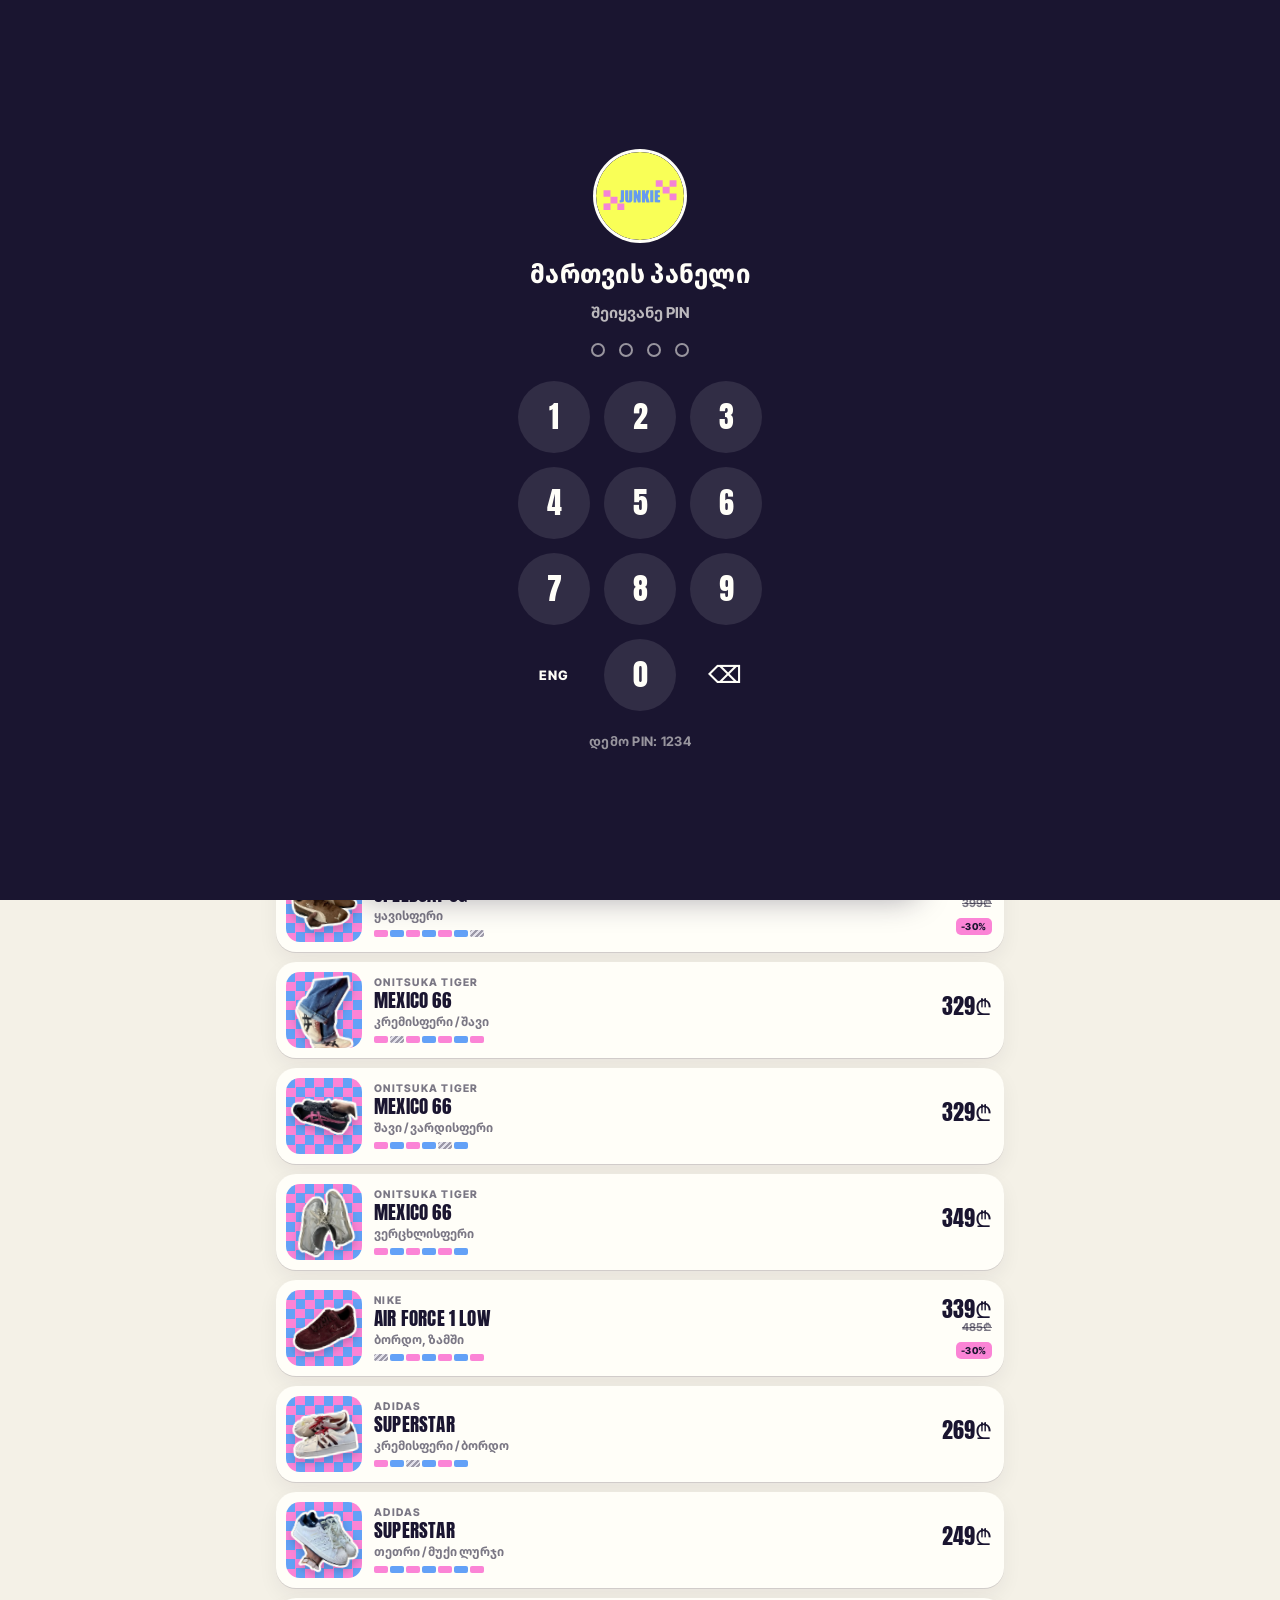
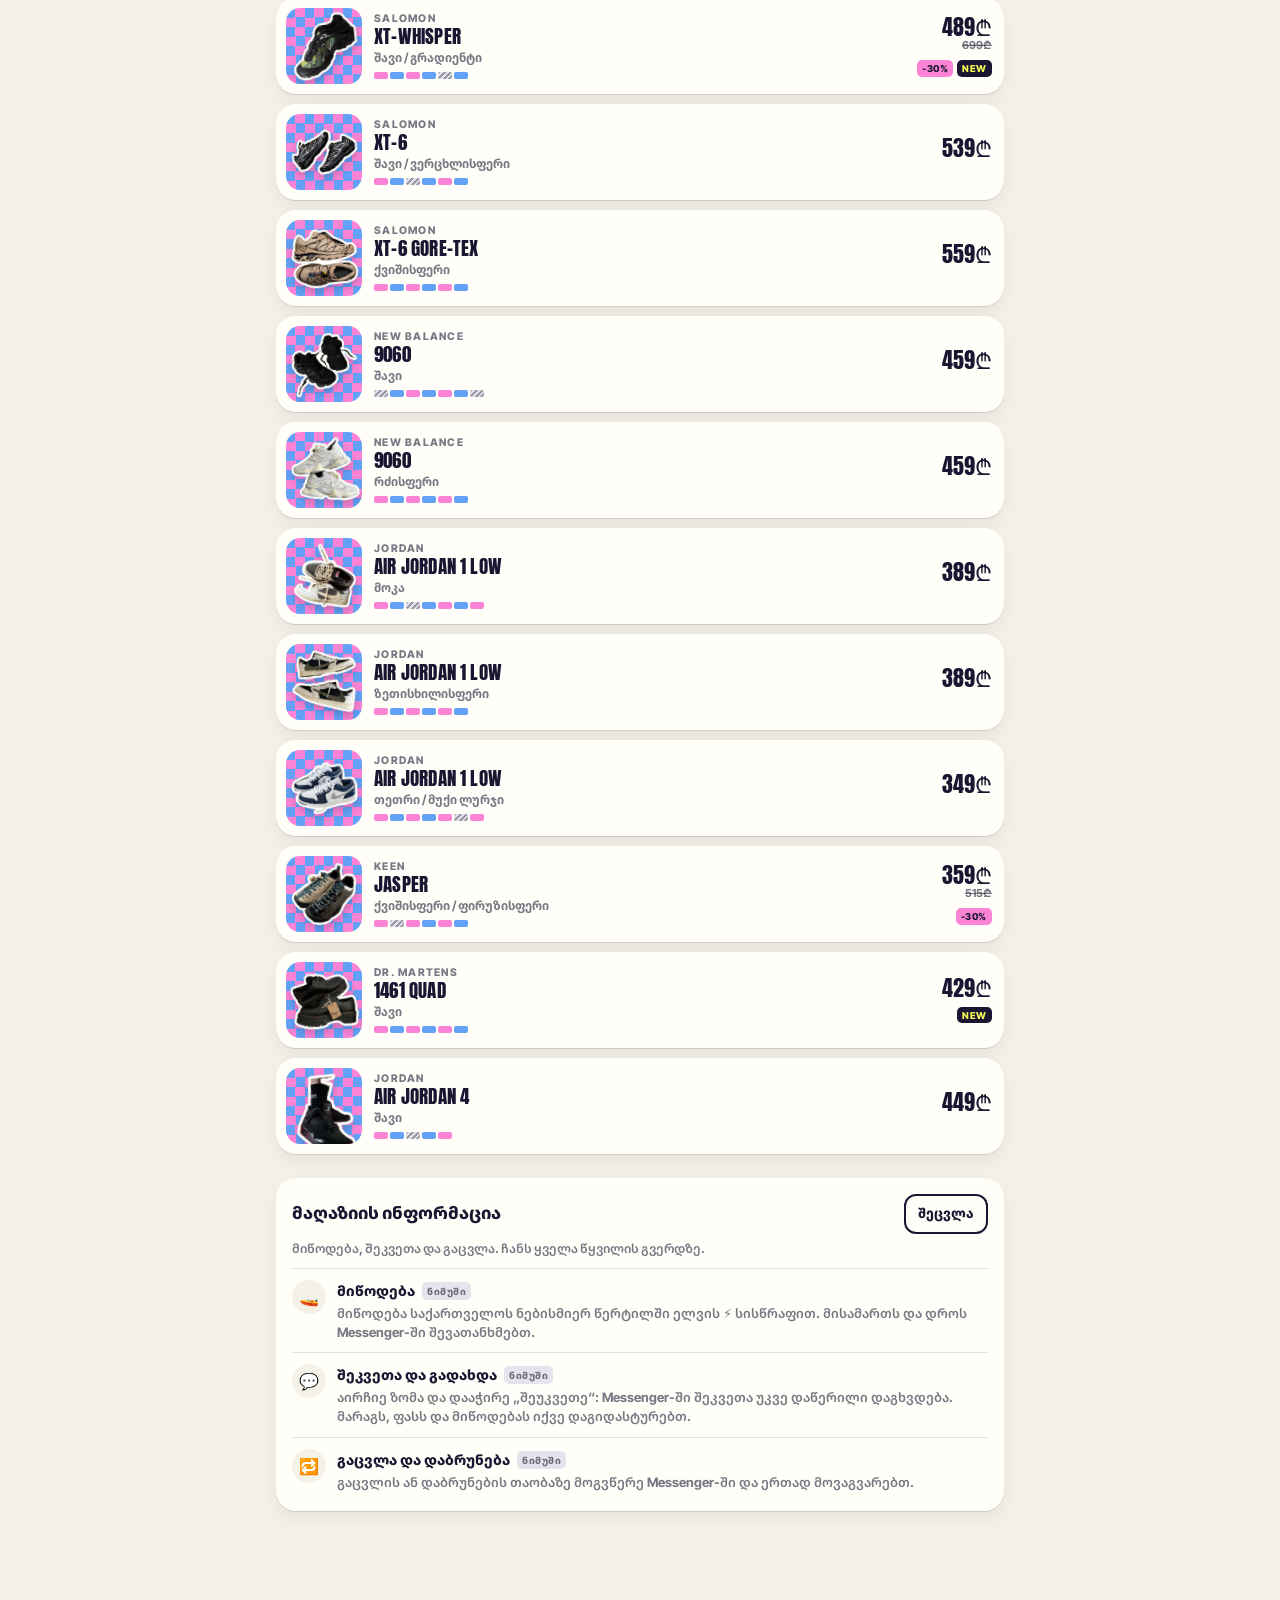
==== commit 64306317: "Scrolling product page, effects-only sound, sale tools and shop info - The product view scrolls like" ====
--- a/admin.html
+++ b/admin.html
@@ -11,7 +11,7 @@
 <link rel="apple-touch-icon" href="apple-touch-icon.png">
 <link rel="preload" href="assets/fonts/anton.woff2" as="font" type="font/woff2" crossorigin>
 <link rel="preload" href="assets/fonts/geo-georgian.woff2" as="font" type="font/woff2" crossorigin>
-<link rel="stylesheet" href="src/admin.css?v=e857337a">
+<link rel="stylesheet" href="src/admin.css?v=17d33994">
 </head>
 <body class="is-locked">
 
@@ -58,6 +58,12 @@
       <div class="off-h"><h2 id="off-t" data-t="offTitle">დამალული</h2><span class="off-n" id="off-n"></span></div>
       <p class="off-hint" data-t="offHint"></p>
       <ul class="list" id="list-off"></ul>
+    </section>
+
+    <section class="shopinfo" id="shopinfo" aria-labelledby="si-t">
+      <div class="si-h"><h2 id="si-t" data-t="siTitle">მაღაზიის ინფორმაცია</h2><button type="button" class="btn ghost sm" id="si-edit" data-t="siEdit">შეცვლა</button></div>
+      <p class="si-sub" data-t="siSub"></p>
+      <ul class="si-list" id="si-list"></ul>
     </section>
 
     <p class="foot-note"><button type="button" class="link" id="discard" hidden></button></p>
@@ -113,9 +119,11 @@
         <label class="f"><span data-t="colorKa">ფერი</span><input id="f-color-ka" autocomplete="off" enterkeyhint="next"></label>
         <label class="f"><span data-t="colorEn">ფერი ინგლისურად</span><input id="f-color-en" autocomplete="off" lang="en" enterkeyhint="next"></label>
       </div>
-      <div class="row2">
-        <label class="f money"><span data-t="price">ფასი</span><input id="f-price" inputmode="numeric" pattern="[0-9]*" autocomplete="off"><i>₾</i></label>
-        <label class="f money"><span data-t="was">ძველი ფასი</span><input id="f-was" inputmode="numeric" pattern="[0-9]*" autocomplete="off" data-tp="wasPh" placeholder="ფასდაკლებისთვის"><i>₾</i></label>
+      <label class="f money"><span data-t="price">ფასი</span><input id="f-price" inputmode="numeric" pattern="[0-9]*" autocomplete="off"><i>₾</i></label>
+      <div class="disc" id="disc">
+        <div class="disc-h"><span data-t="discount">ფასდაკლება</span><span class="disc-out" id="disc-out" aria-live="polite"></span></div>
+        <div class="chips-row disc-chips" id="disc-chips" role="radiogroup"></div>
+        <label class="f money disc-own" id="disc-own" hidden><span data-t="salePrice">ფასდაკლებული ფასი</span><input id="f-sale" inputmode="numeric" pattern="[0-9]*" autocomplete="off"><i>₾</i></label>
       </div>
       <label class="f"><span data-t="descKa">აღწერა</span><textarea id="f-desc-ka" rows="3" data-tp="descPh" placeholder=""></textarea></label>
       <label class="f"><span data-t="descEn">აღწერა ინგლისურად</span><textarea id="f-desc-en" rows="3" lang="en" data-tp="descPhEn" placeholder=""></textarea></label>
@@ -170,6 +178,20 @@
   </div>
 </div>
 
+<div class="sheet" id="sale-sheet" role="dialog" aria-modal="true" aria-labelledby="ss-t" hidden>
+  <div class="sheet-card">
+    <button type="button" class="round sheet-x" data-close aria-label="დახურვა" data-tl="close"><svg viewBox="0 0 24 24" width="18" height="18"><path d="M6 6l12 12M18 6 6 18" stroke="currentColor" stroke-width="2.8" stroke-linecap="round"/></svg></button>
+    <div id="ss-body"></div>
+  </div>
+</div>
+
+<div class="sheet" id="si-sheet" role="dialog" aria-modal="true" aria-labelledby="sis-t" hidden>
+  <div class="sheet-card">
+    <button type="button" class="round sheet-x" data-close aria-label="დახურვა" data-tl="close"><svg viewBox="0 0 24 24" width="18" height="18"><path d="M6 6l12 12M18 6 6 18" stroke="currentColor" stroke-width="2.8" stroke-linecap="round"/></svg></button>
+    <div id="sis-body"></div>
+  </div>
+</div>
+
 <div class="confirm" id="ask" role="alertdialog" aria-modal="true" aria-labelledby="ask-t" hidden>
   <div class="confirm-card">
     <p id="ask-t"></p>
@@ -180,6 +202,6 @@
 <datalist id="brands"></datalist>
 <input type="file" id="file" class="vh" accept="image/*" multiple tabindex="-1" aria-hidden="true">
 <div id="toast" role="status" aria-live="polite"></div>
-<script type="module" src="src/admin.js?v=4c53f63d"></script>
+<script type="module" src="src/admin.js?v=df3ba749"></script>
 </body>
 </html>
--- a/src/admin.css
+++ b/src/admin.css
@@ -1 +1 @@
-@font-face{font-family:Anton;src:url(../assets/fonts/anton.woff2) format("woff2");font-display:block}@font-face{font-family:Geo;src:url(../assets/fonts/geo-georgian.woff2) format("woff2-variations"),url(../assets/fonts/geo-georgian.woff2) format("woff2");font-weight:100 900;font-stretch:62.5% 100%;unicode-range:U+10A0-10FF,U+1C90-1CBF,U+2D00-2D2F;font-display:swap}@font-face{font-family:Geo;src:url(../assets/fonts/geo-latin.woff2) format("woff2-variations"),url(../assets/fonts/geo-latin.woff2) format("woff2");font-weight:100 900;font-stretch:62.5% 100%;unicode-range:U+0000-00FF,U+2013-2014,U+2018-201E,U+2022,U+2026;font-display:swap}@font-face{font-family:Lari;src:url(../assets/fonts/geo-latin-ext.woff2) format("woff2-variations"),url(../assets/fonts/geo-latin-ext.woff2) format("woff2");font-weight:100 900;font-stretch:62.5% 100%;unicode-range:U+20BE;font-display:block}@font-face{font-family:IT;src:url(../assets/fonts/it-500.woff2) format("woff2");font-weight:500;font-display:swap}@font-face{font-family:IT;src:url(../assets/fonts/it-700.woff2) format("woff2");font-weight:700;font-display:swap}@font-face{font-family:IT;src:url(../assets/fonts/it-800.woff2) format("woff2");font-weight:800;font-display:swap}:root{--lemon: #f9ff57;--blue: #63a1f7;--pink: #fb84d6;--ink: #1a1530;--cream: #fffef8;--paper: #f4f1e7;--line: rgba(26, 21, 48, .12);--mute: rgba(26, 21, 48, .58);--red: #e5484d;--disp: "Anton", "Lari", "Geo", sans-serif;--ui: "IT", "Lari", "Geo", system-ui, -apple-system, sans-serif;--ease: cubic-bezier(.2, .9, .1, 1);--spring: cubic-bezier(.3, 1.45, .45, 1);--top: env(safe-area-inset-top, 0px);--bot: env(safe-area-inset-bottom, 0px);--gl: max(16px, env(safe-area-inset-left, 0px));--gr: max(16px, env(safe-area-inset-right, 0px));--checker: conic-gradient(var(--pink) 25%, transparent 0 50%, var(--pink) 0 75%, transparent 0) 0 0 / 28px 28px, var(--blue)}*{box-sizing:border-box}html{background:var(--paper);-webkit-text-size-adjust:100%}body{margin:0;min-height:100%;background:var(--paper);color:var(--ink);font:500 15px/1.4 var(--ui);-webkit-font-smoothing:antialiased;font-synthesis:none;-webkit-tap-highlight-color:transparent}button,input,textarea{font:inherit;color:inherit}button{border:0;background:none;padding:0;cursor:pointer;touch-action:manipulation}a{color:inherit}[hidden]{display:none!important}.vh{position:absolute;width:1px;height:1px;opacity:0;overflow:hidden;pointer-events:none;left:-100px;top:0}:focus{outline:none}:focus-visible{outline:3px solid var(--ink);outline-offset:2px}:lang(ka) h1,:lang(ka) h2,:lang(ka) h3{font-stretch:82%}#lock{position:fixed;inset:0;z-index:30;display:flex;flex-direction:column;align-items:center;justify-content:center;gap:14px;padding:calc(24px + var(--top)) var(--gr) calc(24px + var(--bot)) var(--gl);background:var(--ink);color:var(--cream);transition:opacity .45s,visibility 0s .45s}body:not(.is-locked) #lock{opacity:0;visibility:hidden}.lk-badge{width:88px;height:88px;border-radius:50%;box-shadow:0 0 0 3px var(--cream)}.lk-t{margin:6px 0 0;font:800 26px/1.1 var(--ui);letter-spacing:.01em}.lk-sub{margin:0;opacity:.7;font-weight:700}.dots{display:flex;gap:14px;margin:6px 0 10px}.dots i{width:14px;height:14px;border-radius:50%;box-shadow:inset 0 0 0 2px #fffef88c;transition:background-color .15s,transform .25s var(--spring)}.dots i.on{background:var(--lemon);box-shadow:none;transform:scale(1.12)}.dots.bad{animation:shake .45s}.dots.bad i.on{background:var(--pink)}.pad{display:grid;grid-template-columns:repeat(3,72px);gap:14px}.pad button{width:72px;height:72px;border-radius:50%;background:#fffef81a;color:var(--cream);font:400 30px/1 var(--disp);transition:background-color .15s,transform .2s var(--spring)}.pad button:active{background:var(--lemon);color:var(--ink);transform:scale(.94)}.pad .ghost{background:none;font:800 13px/1 var(--ui);letter-spacing:.08em}.pad .ghost[data-k=del]{font-size:24px}.lk-hint{margin:10px 0 0;font:700 13px/1 var(--ui);opacity:.55;letter-spacing:.02em}@keyframes shake{20%,60%{transform:translate(-9px)}40%,80%{transform:translate(9px)}}.top{position:sticky;top:0;z-index:10;background:var(--checker);padding:calc(10px + var(--top)) var(--gr) 12px var(--gl);box-shadow:0 2px 0 var(--ink)}body:before{content:"";position:fixed;inset:0 0 auto;height:var(--top);z-index:11;background:var(--blue)}.top-row{display:flex;align-items:center;gap:10px;max-width:760px;margin:0 auto}.badge img{display:block;width:44px;height:44px;border-radius:50%;box-shadow:0 0 0 3px var(--cream),0 6px 14px #1a153040}.ttl{margin:0;font:inherit}.ttl-chip{display:inline-block;background:var(--lemon);color:var(--ink);font:800 15px/1 var(--ui);font-stretch:82%;padding:9px 11px 8px;border-radius:10px;box-shadow:0 0 0 3px var(--cream),0 6px 14px #1a153033;transform:rotate(-2deg);white-space:nowrap}.sp{flex:1}.pill{display:inline-flex;align-items:center;gap:4px;height:38px;padding:0 13px;border-radius:99px;background:var(--cream);color:var(--ink);text-decoration:none;font:800 12px/1 var(--ui);letter-spacing:.06em;white-space:nowrap;box-shadow:0 6px 14px #1a153033}.pill.ink{background:var(--ink);color:var(--lemon);letter-spacing:.02em;font-stretch:90%}.mode{display:inline-flex;align-items:center;gap:7px;height:38px;padding:0 12px 0 11px;border-radius:99px;flex:none;font:800 12px/1 var(--ui);letter-spacing:.08em;white-space:nowrap;box-shadow:0 6px 14px #1a153033}.mode i{width:9px;height:9px;border-radius:50%;background:currentColor;flex:none}.mode.demo{background:var(--pink);color:var(--ink)}.mode.live{background:var(--ink);color:var(--lemon)}.mode.live i{animation:pulse 2.2s infinite}.mode.going i{background:none;width:11px;height:11px;border:2px solid currentColor;border-right-color:transparent;animation:spin .8s linear infinite}@keyframes pulse{0%{box-shadow:0 0 #f9ff5799}70%,to{box-shadow:0 0 0 7px #f9ff5700}}@keyframes spin{to{transform:rotate(360deg)}}@media (max-width: 479px){.site-pill{display:none}}.wrap{max-width:760px;margin:0 auto;padding:18px var(--gr) calc(110px + var(--bot)) var(--gl);display:flex;flex-direction:column;gap:14px}.stats{display:grid;grid-template-columns:repeat(3,minmax(0,1fr));gap:10px}.stat{background:var(--cream);border-radius:18px;padding:14px 12px 12px;box-shadow:0 1px 0 var(--line),0 8px 20px #1a15300f;min-width:0}.stat b{display:block;font:400 34px/1 var(--disp);font-variant-numeric:tabular-nums}.stat span{display:block;margin-top:6px;font:700 12px/1.2 var(--ui);font-stretch:88%;color:var(--mute)}.stat.on b{color:var(--ink)}.stat.sale b:after{content:"";display:inline-block;width:10px;height:10px;margin-left:6px;border-radius:50%;background:var(--pink);vertical-align:6px}.acct{border-radius:18px;overflow:hidden;box-shadow:0 0 0 2px var(--ink);background:var(--lemon)}.own{margin:0;display:flex;gap:10px;align-items:flex-start;padding:12px 14px;font:700 13.5px/1.4 var(--ui);font-stretch:92%}.own-ic{font-size:16px;line-height:1.2}.acct-row{display:flex;flex-wrap:wrap;align-items:center;gap:10px 12px;padding:12px 14px;background:var(--cream);border-top:2px solid var(--ink)}.acct-row p{margin:0;flex:1 1 210px;font:600 13px/1.4 var(--ui);font-stretch:94%;color:var(--mute)}.acct-row b{color:var(--ink);font-weight:800}.acct-row.live{background:var(--ink)}.acct-row.live p{color:#fffef8b8}.acct-row.live b,.acct-row .repo{color:var(--lemon);font-weight:800}.acct-row.demo .repo{color:var(--ink)}.acct-row.live .btn.ghost{background:var(--lemon);box-shadow:none}.tools{position:sticky;top:calc(76px + var(--top));z-index:5;display:flex;gap:8px}.tools .search{flex:1;min-width:0}.arr-btn{flex:none;display:inline-flex;align-items:center;justify-content:center;gap:7px;height:50px;padding:0 14px;border-radius:16px;background:var(--cream);box-shadow:0 0 0 2px var(--line);font:800 13.5px/1 var(--ui);font-stretch:90%;color:var(--ink);white-space:nowrap}.arr-btn[aria-pressed=true]{background:var(--ink);color:var(--lemon);box-shadow:0 0 0 2px var(--ink)}.is-arrange .tools .search{display:none}.is-arrange .arr-btn{flex:1}.ar-hint{display:none;margin:-4px 2px 0;font:700 12.5px/1.4 var(--ui);font-stretch:92%;color:var(--mute)}.is-arrange .ar-hint{display:block}.search{display:flex;align-items:center;gap:10px;height:50px;padding:0 16px;border-radius:16px;background:var(--cream);box-shadow:0 0 0 2px var(--line);color:var(--mute)}.search:focus-within{box-shadow:0 0 0 2.5px var(--ink);color:var(--ink)}.search input{flex:1;min-width:0;border:0;background:none;height:100%;color:var(--ink);font-weight:700}.search input::placeholder{color:var(--mute);font-weight:600}.list{list-style:none;margin:0;padding:0;display:flex;flex-direction:column;gap:10px}.item{display:grid;grid-template-columns:76px minmax(0,1fr) auto;gap:12px;align-items:center;background:var(--cream);border-radius:20px;padding:10px 12px 10px 10px;box-shadow:0 1px 0 var(--line),0 8px 20px #1a15300f;cursor:pointer;transition:transform .25s var(--spring),box-shadow .2s}.item:active{transform:scale(.985)}.item.is-off .thumb,.item.is-off .meta{opacity:.55}.item.is-pending{box-shadow:0 0 0 2px var(--pink),0 8px 20px #1a15300f}.item .ar{display:none;align-items:center;gap:6px}.is-arrange #list .item{cursor:default;grid-template-columns:64px minmax(0,1fr) auto}.is-arrange #list .item:active{transform:none}.is-arrange #list .thumb{width:64px;height:64px}.is-arrange #list .side{display:none}.is-arrange #list .md{font-size:17px}.is-arrange #list .ar,#list-off .ar{display:flex}#list-off .side{display:none}.ud{display:flex;flex-direction:column;gap:4px}.ab{display:grid;place-items:center;width:42px;height:42px;border-radius:12px;flex:none;background:var(--cream);color:var(--ink);box-shadow:inset 0 0 0 2px var(--ink);transition:transform .2s var(--spring),background-color .15s}.ud .ab{width:46px;height:31px;border-radius:9px}.ab:active:not(:disabled){transform:scale(.9);background:var(--lemon)}.ab:disabled{opacity:.22;cursor:default}.ab.del{color:var(--red);box-shadow:inset 0 0 0 2px currentColor}.ab.back{width:auto;height:42px;padding:0 13px;display:inline-flex;gap:6px;background:var(--lemon);font:800 13px/1 var(--ui);font-stretch:90%;white-space:nowrap}.thumb{position:relative}.pos{position:absolute;left:4px;top:4px;z-index:1;display:none;min-width:22px;height:22px;padding:0 6px;border-radius:99px;background:var(--ink);color:var(--lemon);font:400 12px/22px var(--disp);text-align:center}.is-arrange #list .pos{display:block}.item.flash{animation:flash 1.6s var(--ease)}@keyframes flash{0%,30%{box-shadow:0 0 0 3px var(--lemon),0 0 0 6px var(--ink)}}.thumb{width:76px;height:76px;border-radius:14px;background:var(--checker);background-size:19px 19px;display:grid;place-items:center;overflow:hidden}.thumb img{max-width:88%;max-height:88%;filter:drop-shadow(0 4px 5px rgba(26,21,48,.25));transform:rotate(-6deg)}.meta{min-width:0}.meta .br{font:800 10.5px/1 var(--ui);letter-spacing:.12em;text-transform:uppercase;color:var(--mute)}.meta .md{margin-top:3px;font:400 19px/1.02 var(--disp);text-transform:uppercase;letter-spacing:.01em;overflow:hidden;text-overflow:ellipsis;white-space:nowrap}.meta .cl{margin-top:3px;font:700 12.5px/1.2 var(--ui);font-stretch:90%;color:var(--mute);overflow:hidden;text-overflow:ellipsis;white-space:nowrap}.mini{display:flex;gap:2px;margin-top:7px}.mini i{width:14px;height:7px;border-radius:2px;background:var(--blue)}.mini i:nth-child(odd){background:var(--pink)}.mini i.out{background:repeating-linear-gradient(135deg,rgba(26,21,48,.35) 0 2px,transparent 2px 4px),#e3e1ea}.side{display:flex;flex-direction:column;align-items:flex-end;gap:8px}.pr{font:400 22px/1 var(--disp);white-space:nowrap}.pr s{display:block;text-align:right;font:700 11px/1.3 var(--ui);color:var(--mute)}.tags{display:flex;flex-wrap:wrap;justify-content:flex-end;gap:4px;max-width:112px}.tg{font:800 9.5px/1 var(--ui);letter-spacing:.06em;text-transform:uppercase;padding:4px 5px 3px;border-radius:5px;background:var(--ink);color:var(--lemon)}.tg.p{background:var(--pink);color:var(--ink)}.tg.off{background:#d9d6e0;color:var(--ink)}.tg.draft{background:var(--pink);color:var(--ink)}.tg.sent{background:var(--lemon);color:var(--ink);box-shadow:inset 0 0 0 1.5px var(--ink)}.off{margin-top:10px;padding-top:18px;border-top:2px dashed rgba(26,21,48,.18)}.off-h{display:flex;align-items:center;gap:10px}.off-h h2{margin:0;font:800 17px/1 var(--ui)}.off-n{display:inline-grid;place-items:center;min-width:26px;height:26px;padding:0 7px;border-radius:99px;background:var(--ink);color:var(--lemon);font:400 14px/1 var(--disp)}.off-hint{margin:6px 2px 12px;font:600 12.5px/1.4 var(--ui);color:var(--mute)}.empty{text-align:center;color:var(--mute);font-weight:700;margin:16px 0}.foot-note{margin:6px 0 0;text-align:center}.link{font:800 13px/1 var(--ui);text-decoration:underline;text-underline-offset:3px;color:var(--ink);padding:6px 0}.dock{position:fixed;z-index:9;left:0;right:0;bottom:0;padding:0 var(--gr) calc(14px + var(--bot)) var(--gl);pointer-events:none}.dock>*{pointer-events:auto;max-width:560px;margin-left:auto;margin-right:auto}.pend{display:flex;align-items:center;gap:9px;margin-bottom:9px;padding:10px 12px 10px 14px;border-radius:14px;background:var(--ink);color:var(--cream);font:700 13px/1.25 var(--ui);font-stretch:90%;box-shadow:0 0 0 2.5px var(--cream),0 10px 24px #1a15304d;animation:up .4s var(--ease)}.pend-dot{width:10px;height:10px;border-radius:50%;background:var(--pink);flex:none}.pend.sent .pend-dot{background:var(--lemon);animation:pulse 1.6s infinite}.pend-t{flex:1;min-width:0}.pend-see{flex:none;color:var(--lemon);font-weight:800;text-decoration:none;white-space:nowrap;padding:4px 0}.dock-row{display:flex;gap:10px}.add,.pub{flex:1 1 0;min-width:0;display:flex;align-items:center;justify-content:center;gap:9px;height:58px;padding:0 12px;border-radius:18px;font:800 16px/1 var(--ui);font-stretch:86%;white-space:nowrap;transition:transform .3s var(--spring),background-color .2s,color .2s}.add{background:var(--ink);color:var(--lemon);box-shadow:0 0 0 3px var(--cream),0 14px 30px #1a153059}.add-plus{display:grid;place-items:center;width:30px;height:30px;border-radius:10px;background:var(--lemon);color:var(--ink);font:400 24px/1 var(--disp);flex:none}.pub{background:var(--lemon);color:var(--ink);box-shadow:inset 0 0 0 2.5px var(--ink),0 0 0 3px var(--cream),0 14px 30px #1a15304d}.pub b{display:grid;place-items:center;min-width:26px;height:26px;padding:0 7px;border-radius:99px;background:var(--ink);color:var(--lemon);font:400 15px/1 var(--disp)}.pub b:empty{display:none}.pub.calm{background:var(--cream);color:var(--mute);box-shadow:inset 0 0 0 2px var(--line),0 0 0 3px var(--cream),0 10px 24px #1a153024;cursor:default}.pub-spin{display:none;width:16px;height:16px;border-radius:50%;border:2.5px solid currentColor;border-right-color:transparent;animation:spin .8s linear infinite;flex:none}.pub.busy .pub-spin{display:block}.add:active,.pub:active:not(:disabled){transform:scale(.96)}.has-pend .wrap{padding-bottom:calc(170px + var(--bot))}#editor{position:fixed;inset:0;z-index:20;display:flex;flex-direction:column;background:var(--paper);animation:up .45s var(--ease)}@keyframes up{0%{transform:translateY(40px);opacity:0}}.ed-top{display:flex;align-items:center;gap:12px;padding:calc(10px + var(--top)) var(--gr) 10px var(--gl);background:var(--paper);box-shadow:0 1px 0 var(--line)}.ed-top h2{margin:0;font:800 19px/1.1 var(--ui)}.round{width:42px;height:42px;border-radius:50%;display:grid;place-items:center;background:var(--ink);color:var(--lemon);flex:none}.ed-del{font:800 13px/1 var(--ui);color:var(--red);padding:10px 4px}.ed-undo{font:800 13px/1 var(--ui);color:var(--ink);padding:10px 4px;text-decoration:underline;text-underline-offset:3px}.ed-body{flex:1;overflow-y:auto;-webkit-overflow-scrolling:touch;overscroll-behavior:contain;padding:14px var(--gr) 24px var(--gl)}.ed-body>*{max-width:680px;margin-left:auto;margin-right:auto}.ed-sec{margin-bottom:22px}.ed-sec h3{margin:0 0 10px;font:800 15px/1 var(--ui)}.sec-h{display:flex;align-items:center;gap:14px;margin-bottom:10px}.sec-h h3{margin:0}.stage{position:relative;aspect-ratio:1 / 1;max-width:100%;border-radius:24px;overflow:hidden;background:var(--checker);background-size:44px 44px;box-shadow:0 0 0 2px var(--ink)}.stage-photo{position:absolute;inset:0;width:100%;height:100%;object-fit:cover;opacity:0;transition:opacity .3s;filter:saturate(.6) brightness(.85)}.stage-sticker{position:absolute;left:10%;top:10%;width:80%;height:80%;object-fit:contain;opacity:0;transform:scale(1.4) rotate(-6deg);filter:drop-shadow(0 14px 18px rgba(26,21,48,.35))}.stage.has-sticker .stage-sticker{opacity:1;transform:rotate(-4deg);transition:transform .5s var(--spring),opacity .15s}.stage.busy .stage-photo{opacity:1}.stage.busy .stage-sticker{opacity:0;transition:none}.stage-scan{position:absolute;left:0;right:0;top:0;height:30%;opacity:0;pointer-events:none;background:linear-gradient(to bottom,transparent,rgba(249,255,87,.55) 85%,var(--lemon))}.stage.busy .stage-scan{opacity:1;animation:scan 1.3s ease-in-out infinite alternate}@keyframes scan{0%{transform:translateY(-100%)}to{transform:translateY(340%)}}.stage-empty{position:absolute;inset:0;display:flex;flex-direction:column;align-items:center;justify-content:center;gap:8px;cursor:pointer;text-align:center;padding:20px}.stage-empty .cam{width:76px;height:76px;border-radius:50%;display:grid;place-items:center;background:var(--lemon);color:var(--ink);box-shadow:0 0 0 3px var(--cream),0 12px 24px #1a15304d}.stage-empty b{margin-top:6px;font:800 17px/1 var(--ui);background:var(--ink);color:var(--lemon);padding:9px 12px 8px;border-radius:10px}.stage-empty small{font:700 12.5px/1.3 var(--ui);background:#fffef8eb;padding:6px 9px;border-radius:8px;max-width:80%}.stage.has-photo .stage-empty,.stage.busy .stage-empty{display:none}.stage-status{position:absolute;left:50%;bottom:14px;transform:translate(-50%);margin:0;background:var(--ink);color:var(--lemon);padding:9px 13px 8px;border-radius:99px;font:800 12.5px/1 var(--ui);font-stretch:90%;white-space:nowrap;opacity:0;transition:opacity .2s}.stage-status.on{opacity:1}.stk-actions{display:flex;gap:8px;margin-top:10px;flex-wrap:wrap}.stk-actions[hidden]{display:none}.chip{display:inline-flex;align-items:center;gap:7px;height:38px;padding:0 13px;border-radius:99px;background:var(--cream);box-shadow:inset 0 0 0 2px var(--ink);font:800 13px/1 var(--ui);font-stretch:90%}.chip:disabled{opacity:.4}.photos{display:flex;gap:10px;margin-top:12px;overflow-x:auto;padding:4px 2px 6px;scrollbar-width:none}.photos::-webkit-scrollbar{display:none}.ph{position:relative;flex:none;width:74px;height:74px;border-radius:14px;background:#ddd center / cover no-repeat;box-shadow:0 0 0 2px var(--line)}.ph.src{box-shadow:0 0 0 3px var(--lemon),0 0 0 5px var(--ink)}.ph .rm{position:absolute;top:-6px;right:-6px;width:24px;height:24px;border-radius:50%;background:var(--ink);color:var(--cream);display:grid;place-items:center;font:800 14px/1 var(--ui)}.ph .use{position:absolute;left:4px;bottom:4px;padding:3px 5px;border-radius:6px;background:#fffef8eb;font:800 9px/1 var(--ui);letter-spacing:.04em}.ph-hint{margin:4px 2px 0;font:700 12px/1.3 var(--ui);color:var(--mute)}.ph-add{flex:none;width:74px;height:74px;border-radius:14px;display:grid;place-items:center;box-shadow:inset 0 0 0 2px var(--ink);font:400 28px/1 var(--disp);background:var(--cream);cursor:pointer}.f{position:relative;display:block;margin-bottom:12px}.f>span{display:block;margin:0 0 6px 2px;font:800 12.5px/1 var(--ui);font-stretch:92%;color:var(--mute)}.f input{width:100%;height:52px;padding:0 14px;border-radius:14px;border:0;background:var(--cream);box-shadow:inset 0 0 0 2px var(--line);font:700 16px/1 var(--ui);color:var(--ink)}.f input:focus{box-shadow:inset 0 0 0 2.5px var(--ink)}.f.bad input{box-shadow:inset 0 0 0 2.5px var(--red)}.f input::placeholder,.f textarea::placeholder{color:#1a153059;font-weight:600;font-size:14px}.f textarea{display:block;width:100%;min-height:86px;padding:12px 14px;border-radius:14px;border:0;resize:vertical;background:var(--cream);box-shadow:inset 0 0 0 2px var(--line);font:600 16px/1.4 var(--ui);color:var(--ink)}.f textarea:focus{box-shadow:inset 0 0 0 2.5px var(--ink)}.f.money input{padding-right:34px;font:400 22px/1 var(--disp)}.f.money i{position:absolute;right:14px;bottom:15px;font:400 20px/1 var(--disp);font-style:normal;color:var(--mute)}#f-model{font:400 22px/1 var(--disp);text-transform:uppercase;letter-spacing:.01em}.row2{display:grid;grid-template-columns:1fr 1fr;gap:10px}.chips-row{display:flex;gap:6px;margin:-4px 0 14px;overflow-x:auto;padding:2px;scrollbar-width:none}.chips-row::-webkit-scrollbar{display:none}.bc{flex:none;height:32px;padding:0 11px;border-radius:99px;background:var(--cream);box-shadow:inset 0 0 0 1.5px var(--line);font:800 12.5px/1 var(--ui);white-space:nowrap}.bc.on{background:var(--ink);color:var(--lemon);box-shadow:none}.sizes{display:grid;grid-template-columns:repeat(6,1fr);border-radius:14px;overflow:hidden;box-shadow:inset 0 0 0 2.5px var(--ink)}.sizes.bad{box-shadow:inset 0 0 0 2.5px var(--red);animation:shake .45s}.sz{height:52px;font:400 21px/1 var(--disp);color:#1a15304d;background:var(--cream);box-shadow:inset 0 0 0 1.25px var(--ink);transition:background-color .15s,color .15s}.sz.in{color:var(--ink);background:var(--pink)}.sz.in:nth-child(2n){background:var(--blue)}.sz.out{color:#1a153080;text-decoration:line-through;background:repeating-linear-gradient(135deg,rgba(26,21,48,.16) 0 3px,transparent 3px 8px),#e9eefb}.legend{display:flex;align-items:center;gap:6px;margin:10px 2px 0;font:700 12px/1 var(--ui);color:var(--mute)}.legend .lg{width:14px;height:14px;border-radius:4px;display:inline-block}.legend .lg.in{background:linear-gradient(90deg,var(--pink) 50%,var(--blue) 50%);margin-left:0}.legend .lg.out{margin-left:8px;background:repeating-linear-gradient(135deg,rgba(26,21,48,.35) 0 2px,transparent 2px 4px),#e9eefb}.legend .tap{color:var(--ink)}.toggles{display:flex;gap:10px;flex-wrap:wrap}.tog{display:inline-flex;align-items:center;gap:9px;height:46px;padding:0 14px 0 8px;border-radius:14px;background:var(--cream);box-shadow:inset 0 0 0 2px var(--line);font:800 14px/1 var(--ui);font-stretch:92%}.tog[aria-pressed=true]{box-shadow:inset 0 0 0 2.5px var(--ink);background:#fff}.tog .dot{display:grid;place-items:center;width:32px;height:32px;border-radius:50%;font:400 10px/1 var(--disp);opacity:.35;transition:opacity .2s,transform .3s var(--spring)}.tog[aria-pressed=true] .dot{opacity:1;transform:rotate(-10deg) scale(1.06)}.dot.pink{background:var(--pink)}.dot.lemon{background:var(--lemon);font-size:15px;box-shadow:inset 0 0 0 1.5px var(--ink)}.switch{display:flex;align-items:center;gap:12px;margin-top:16px;font:800 14px/1 var(--ui);cursor:pointer}.switch input{position:absolute;opacity:0;width:0;height:0}.sw{position:relative;width:50px;height:30px;border-radius:99px;background:#d4d1dc;transition:background-color .2s}.sw:after{content:"";position:absolute;left:3px;top:3px;width:24px;height:24px;border-radius:50%;background:#fff;box-shadow:0 2px 4px #1a15304d;transition:transform .3s var(--spring)}.switch input:checked+.sw{background:var(--ink)}.switch input:checked+.sw:after{transform:translate(20px);background:var(--lemon)}.switch input:focus-visible+.sw{outline:3px solid var(--ink);outline-offset:2px}.ed-foot{padding:10px var(--gr) calc(12px + var(--bot)) var(--gl);background:var(--paper);box-shadow:0 -1px 0 var(--line)}.err{margin:0 0 8px;min-height:0;font:800 13px/1.3 var(--ui);color:var(--red);text-align:center}.err:empty{display:none}.save{display:flex;align-items:center;justify-content:center;gap:8px;width:100%;max-width:680px;margin:0 auto;height:58px;border-radius:16px;background:var(--ink);color:var(--lemon);font:800 17px/1 var(--ui);font-stretch:88%;transition:transform .25s var(--spring),opacity .2s}.save:active{transform:scale(.98)}.save:disabled{opacity:.55}.confirm{position:fixed;inset:0;z-index:60;display:flex;align-items:flex-end;justify-content:center;background:#1a153073;padding:16px var(--gr) calc(16px + var(--bot)) var(--gl)}.confirm-card{width:100%;max-width:420px;background:var(--cream);border-radius:22px;padding:20px;animation:up .35s var(--ease)}.confirm-card p{margin:0 0 16px;font:800 16px/1.35 var(--ui)}.confirm-row{display:grid;grid-template-columns:1fr 1fr;gap:10px}.btn{display:inline-flex;align-items:center;justify-content:center;gap:6px;height:52px;padding:0 18px;border-radius:15px;font:800 15px/1 var(--ui);font-stretch:90%;text-decoration:none}.btn.ghost{box-shadow:inset 0 0 0 2px var(--ink);background:var(--cream)}.btn.danger{background:var(--red);color:#fff}.btn.lemon{background:var(--lemon);color:var(--ink);box-shadow:inset 0 0 0 2px var(--ink)}.btn.ink{background:var(--ink);color:var(--lemon)}.btn.sm{height:40px;padding:0 14px;border-radius:12px;font-size:13.5px;flex:none;white-space:nowrap}.sheet{position:fixed;inset:0;z-index:45;display:flex;align-items:flex-end;justify-content:center;padding-top:calc(24px + var(--top));background:#1a153080;animation:fade .25s}.sheet-card{position:relative;width:100%;max-width:520px;max-height:100%;overflow-y:auto;-webkit-overflow-scrolling:touch;overscroll-behavior:contain;background:var(--cream);border-radius:26px 26px 0 0;padding:22px var(--gr) calc(22px + var(--bot)) var(--gl);box-shadow:0 -2px 0 var(--ink);animation:up .45s var(--ease)}.sheet-x{position:absolute;right:14px;top:14px;width:38px;height:38px;z-index:1}.sh-title{margin:4px 52px 10px 0;font:800 22px/1.15 var(--ui)}.sh-title.center,.as-lead.center{text-align:center;margin-left:0;margin-right:0}.as-lead{margin:0 0 16px;font:600 14px/1.5 var(--ui);color:var(--mute)}.err-lead{color:var(--red);font-weight:800}.steps{list-style:none;counter-reset:s;margin:0 0 16px;padding:0;display:grid;gap:8px}.steps li{counter-increment:s;position:relative;display:flex;flex-direction:column;align-items:flex-start;gap:10px;padding:12px 12px 12px 48px;border-radius:14px;background:var(--paper);font:700 14px/1.4 var(--ui);font-stretch:94%}.steps li:before{content:counter(s);position:absolute;left:12px;top:10px;width:26px;height:26px;border-radius:50%;display:grid;place-items:center;background:var(--ink);color:var(--lemon);font:400 15px/1 var(--disp)}.f.key input{padding-right:54px;font:600 16px/1 ui-monospace,SFMono-Regular,Menlo,Consolas,monospace;letter-spacing:0}.f.key.bad input{box-shadow:inset 0 0 0 2.5px var(--red)}.f.key .eye{position:absolute;right:6px;bottom:6px;width:40px;height:40px;border-radius:10px;display:grid;place-items:center;color:var(--mute)}.f.key .eye[aria-pressed=true]{color:var(--ink);background:var(--paper)}.as-note{margin:12px 2px 0;font:600 12.5px/1.45 var(--ui);color:var(--mute)}.as-note a{color:var(--ink);font-weight:800}.adv{margin-top:14px}.adv summary{cursor:pointer;font:800 13px/1 var(--ui);color:var(--mute);padding:8px 0}.adv-in{display:grid;grid-template-columns:repeat(3,minmax(0,1fr));gap:0 8px;margin-top:8px}.adv-in input{font-size:16px;padding:0 10px}.as-btns{display:grid;grid-template-columns:1fr 1fr;gap:10px;margin-top:16px}.as-btns>:only-child{grid-column:1 / -1}.as-badge{position:relative;width:64px;margin-bottom:12px}.as-badge img{display:block;width:58px;height:58px;border-radius:50%;box-shadow:0 0 0 3px var(--ink)}.as-check{position:absolute;right:0;bottom:-2px;width:24px;height:24px;border-radius:50%;background:var(--lemon);box-shadow:0 0 0 2.5px var(--ink);display:grid;place-items:center;font:900 13px/1 var(--ui)}.as-repo{margin:0;font:600 15px/1.3 var(--ui);word-break:break-word}.as-repo b{font-weight:800}.as-sub{margin:4px 0 0;font:600 13px/1.3 var(--ui);color:var(--mute)}.as-repo-line{margin:12px 2px 14px;font:600 13px/1.3 var(--ui);color:var(--mute);word-break:break-word}.as-repo-line b{color:var(--ink)}.changes{list-style:none;margin:0;padding:0;display:grid;gap:6px}.changes li{display:flex;flex-wrap:wrap;align-items:center;gap:4px 9px;padding:9px 11px;border-radius:12px;background:var(--paper);font:700 14px/1.25 var(--ui);min-width:0}.changes b{font-weight:800;min-width:0;overflow:hidden;text-overflow:ellipsis;white-space:nowrap;flex:1}.changes small{flex-basis:100%;font:700 12px/1.25 var(--ui);color:var(--mute)}.changes .more{justify-content:center;background:none;color:var(--mute);font-size:13px}.ck{flex:none;font:800 10px/1 var(--ui);letter-spacing:.06em;text-transform:uppercase;padding:5px 6px 4px;border-radius:6px;background:var(--ink);color:var(--lemon)}.ck.new{background:var(--pink);color:var(--ink)}.ck.edit{background:var(--blue);color:var(--ink)}.ck.del{background:var(--red);color:#fff}.ck.hide{background:#d9d6e0;color:var(--ink)}.ck.show{background:var(--lemon);color:var(--ink);box-shadow:inset 0 0 0 1.5px var(--ink)}.ck.order{font-size:12px;padding:4px 6px}.save.go{margin-top:4px;background:var(--lemon);color:var(--ink);box-shadow:inset 0 0 0 2.5px var(--ink)}.run{list-style:none;margin:6px 0 4px;padding:0;display:grid;gap:14px}.run li{display:grid;grid-template-columns:30px 1fr;align-items:center;column-gap:12px;row-gap:2px;font:800 15px/1.2 var(--ui)}.run li i{grid-row:span 2;position:relative;width:30px;height:30px;border-radius:50%;box-shadow:inset 0 0 0 2.5px var(--line)}.run li.now i{box-shadow:none;border:3px solid var(--ink);border-right-color:transparent;animation:spin .9s linear infinite}.run li.done i{background:var(--ink);box-shadow:none}.run li.done i:after{content:"";position:absolute;left:11px;top:7px;width:6px;height:12px;border:solid var(--lemon);border-width:0 3px 3px 0;transform:rotate(45deg)}.run li.todo span{color:var(--mute)}.run small{grid-column:2;font:700 12.5px/1.3 var(--ui);color:var(--mute)}.run li>span:only-of-type{grid-row:span 2}.clock{font-variant-numeric:tabular-nums;color:var(--ink)}.ps-done{display:grid;place-items:center;height:140px;margin:0 0 12px;border-radius:20px;background:var(--paper)}.ps-done.is-live{background:var(--checker);background-size:35px 35px}.ps-done img{width:96px;height:96px;border-radius:50%;box-shadow:0 0 0 4px var(--cream),0 14px 26px #1a153059;animation:slap .6s var(--spring) both}@media (min-width: 560px){.sheet{align-items:center;padding:24px}.sheet-card{border-radius:26px;padding:26px;max-height:calc(100% - 16px);box-shadow:0 0 0 3px var(--ink),0 30px 60px #1a153059}}#done{position:fixed;inset:0;z-index:35;display:grid;place-items:center;background:var(--checker);background-size:56px 56px;padding:20px var(--gr) calc(20px + var(--bot)) var(--gl);animation:fade .3s}@keyframes fade{0%{opacity:0}}.done-card{width:100%;max-width:420px;background:var(--cream);border-radius:28px;padding:22px;text-align:center;box-shadow:0 0 0 3px var(--ink),0 30px 60px #1a153059;animation:pop .6s var(--spring)}@keyframes pop{0%{transform:scale(.85) rotate(2deg);opacity:0}}.done-stage{height:220px;display:grid;place-items:center}.done-stage img{max-width:92%;max-height:210px;transform:rotate(-6deg);filter:drop-shadow(0 14px 16px rgba(26,21,48,.35));animation:slap .55s .15s var(--spring) both}@keyframes slap{0%{transform:scale(1.6) rotate(-14deg);opacity:0}}.done-card h2{margin:10px 0 4px;font:800 24px/1.1 var(--ui)}.done-name{margin:0 0 6px;font:400 18px/1.1 var(--disp);text-transform:uppercase;color:var(--mute)}.done-sub{margin:0 0 18px;font:700 13px/1.4 var(--ui);color:var(--mute)}.done-row{display:grid;gap:10px}#toast{position:fixed;left:50%;top:calc(14px + var(--top));z-index:70;transform:translate(-50%,-12px);background:var(--ink);color:var(--lemon);padding:11px 15px 10px;border-radius:99px;font:800 13px/1 var(--ui);font-stretch:90%;white-space:nowrap;opacity:0;pointer-events:none;box-shadow:0 0 0 2.5px var(--cream),0 12px 24px #1a15304d;transition:opacity .25s,transform .4s var(--spring)}#toast.on{opacity:1;transform:translate(-50%)}@media (min-width: 760px){.wrap{padding-top:26px}.stage{max-width:440px;margin:0 auto}.stk-actions,.photos{justify-content:center}}@media (max-width: 370px){.pad{grid-template-columns:repeat(3,64px);gap:12px}.pad button{width:64px;height:64px}.ttl-chip{font-size:13px;padding:8px 9px 7px}.pill,.mode{padding:0 10px}.top-row{gap:8px}.arr-btn{padding:0 11px}}@media (prefers-reduced-motion: reduce){*,*:before,*:after{animation-duration:.01ms!important;transition-duration:.01ms!important}}
+@font-face{font-family:Anton;src:url(../assets/fonts/anton.woff2) format("woff2");font-display:block}@font-face{font-family:Geo;src:url(../assets/fonts/geo-georgian.woff2) format("woff2-variations"),url(../assets/fonts/geo-georgian.woff2) format("woff2");font-weight:100 900;font-stretch:62.5% 100%;unicode-range:U+10A0-10FF,U+1C90-1CBF,U+2D00-2D2F;font-display:swap}@font-face{font-family:Geo;src:url(../assets/fonts/geo-latin.woff2) format("woff2-variations"),url(../assets/fonts/geo-latin.woff2) format("woff2");font-weight:100 900;font-stretch:62.5% 100%;unicode-range:U+0000-00FF,U+2013-2014,U+2018-201E,U+2022,U+2026;font-display:swap}@font-face{font-family:Lari;src:url(../assets/fonts/geo-latin-ext.woff2) format("woff2-variations"),url(../assets/fonts/geo-latin-ext.woff2) format("woff2");font-weight:100 900;font-stretch:62.5% 100%;unicode-range:U+20BE;font-display:block}@font-face{font-family:IT;src:url(../assets/fonts/it-500.woff2) format("woff2");font-weight:500;font-display:swap}@font-face{font-family:IT;src:url(../assets/fonts/it-700.woff2) format("woff2");font-weight:700;font-display:swap}@font-face{font-family:IT;src:url(../assets/fonts/it-800.woff2) format("woff2");font-weight:800;font-display:swap}:root{--lemon: #f9ff57;--blue: #63a1f7;--pink: #fb84d6;--ink: #1a1530;--cream: #fffef8;--paper: #f4f1e7;--line: rgba(26, 21, 48, .12);--mute: rgba(26, 21, 48, .58);--red: #e5484d;--disp: "Anton", "Lari", "Geo", sans-serif;--ui: "IT", "Lari", "Geo", system-ui, -apple-system, sans-serif;--ease: cubic-bezier(.2, .9, .1, 1);--ease-out: cubic-bezier(.23, 1, .32, 1);--spring: cubic-bezier(.3, 1.45, .45, 1);--top: env(safe-area-inset-top, 0px);--bot: env(safe-area-inset-bottom, 0px);--gl: max(16px, env(safe-area-inset-left, 0px));--gr: max(16px, env(safe-area-inset-right, 0px));--checker: conic-gradient(var(--pink) 25%, transparent 0 50%, var(--pink) 0 75%, transparent 0) 0 0 / 28px 28px, var(--blue)}*{box-sizing:border-box}html{background:var(--paper);-webkit-text-size-adjust:100%}body{margin:0;min-height:100%;background:var(--paper);color:var(--ink);font:500 15px/1.4 var(--ui);-webkit-font-smoothing:antialiased;font-synthesis:none;-webkit-tap-highlight-color:transparent}button,input,textarea{font:inherit;color:inherit}button{border:0;background:none;padding:0;cursor:pointer;touch-action:manipulation}a{color:inherit}[hidden]{display:none!important}.vh{position:absolute;width:1px;height:1px;opacity:0;overflow:hidden;pointer-events:none;left:-100px;top:0}:focus{outline:none}:focus-visible{outline:3px solid var(--ink);outline-offset:2px}:lang(ka) h1,:lang(ka) h2,:lang(ka) h3{font-stretch:82%}#lock{position:fixed;inset:0;z-index:30;display:flex;flex-direction:column;align-items:center;justify-content:center;gap:14px;padding:calc(24px + var(--top)) var(--gr) calc(24px + var(--bot)) var(--gl);background:var(--ink);color:var(--cream);transition:opacity .45s,visibility 0s .45s}body:not(.is-locked) #lock{opacity:0;visibility:hidden}.lk-badge{width:88px;height:88px;border-radius:50%;box-shadow:0 0 0 3px var(--cream)}.lk-t{margin:6px 0 0;font:800 26px/1.1 var(--ui);letter-spacing:.01em}.lk-sub{margin:0;opacity:.7;font-weight:700}.dots{display:flex;gap:14px;margin:6px 0 10px}.dots i{width:14px;height:14px;border-radius:50%;box-shadow:inset 0 0 0 2px #fffef88c;transition:background-color .15s,transform .25s var(--spring)}.dots i.on{background:var(--lemon);box-shadow:none;transform:scale(1.12)}.dots.bad{animation:shake .45s}.dots.bad i.on{background:var(--pink)}.pad{display:grid;grid-template-columns:repeat(3,72px);gap:14px}.pad button{width:72px;height:72px;border-radius:50%;background:#fffef81a;color:var(--cream);font:400 30px/1 var(--disp);transition:background-color .15s,transform .2s var(--spring)}.pad button:active{background:var(--lemon);color:var(--ink);transform:scale(.94)}.pad .ghost{background:none;font:800 13px/1 var(--ui);letter-spacing:.08em}.pad .ghost[data-k=del]{font-size:24px}.lk-hint{margin:10px 0 0;font:700 13px/1 var(--ui);opacity:.55;letter-spacing:.02em}@keyframes shake{20%,60%{transform:translate(-9px)}40%,80%{transform:translate(9px)}}.top{position:sticky;top:0;z-index:10;background:var(--checker);padding:calc(10px + var(--top)) var(--gr) 12px var(--gl);box-shadow:0 2px 0 var(--ink)}body:before{content:"";position:fixed;inset:0 0 auto;height:var(--top);z-index:11;background:var(--blue)}.top-row{display:flex;align-items:center;gap:10px;max-width:760px;margin:0 auto}.badge img{display:block;width:44px;height:44px;border-radius:50%;box-shadow:0 0 0 3px var(--cream),0 6px 14px #1a153040}.ttl{margin:0;font:inherit}.ttl-chip{display:inline-block;background:var(--lemon);color:var(--ink);font:800 15px/1 var(--ui);font-stretch:82%;padding:9px 11px 8px;border-radius:10px;box-shadow:0 0 0 3px var(--cream),0 6px 14px #1a153033;transform:rotate(-2deg);white-space:nowrap}.sp{flex:1}.pill{display:inline-flex;align-items:center;gap:4px;height:38px;padding:0 13px;border-radius:99px;background:var(--cream);color:var(--ink);text-decoration:none;font:800 12px/1 var(--ui);letter-spacing:.06em;white-space:nowrap;box-shadow:0 6px 14px #1a153033}.pill.ink{background:var(--ink);color:var(--lemon);letter-spacing:.02em;font-stretch:90%}.mode{display:inline-flex;align-items:center;gap:7px;height:38px;padding:0 12px 0 11px;border-radius:99px;flex:none;font:800 12px/1 var(--ui);letter-spacing:.08em;white-space:nowrap;box-shadow:0 6px 14px #1a153033}.mode i{width:9px;height:9px;border-radius:50%;background:currentColor;flex:none}.mode.demo{background:var(--pink);color:var(--ink)}.mode.live{background:var(--ink);color:var(--lemon)}.mode.live i{animation:pulse 2.2s infinite}.mode.going i{background:none;width:11px;height:11px;border:2px solid currentColor;border-right-color:transparent;animation:spin .8s linear infinite}@keyframes pulse{0%{box-shadow:0 0 #f9ff5799}70%,to{box-shadow:0 0 0 7px #f9ff5700}}@keyframes spin{to{transform:rotate(360deg)}}@media (max-width: 479px){.site-pill{display:none}}.wrap{max-width:760px;margin:0 auto;padding:18px var(--gr) calc(110px + var(--bot)) var(--gl);display:flex;flex-direction:column;gap:14px}.stats{display:grid;grid-template-columns:repeat(3,minmax(0,1fr));gap:10px}.stat{background:var(--cream);border-radius:18px;padding:14px 12px 12px;box-shadow:0 1px 0 var(--line),0 8px 20px #1a15300f;min-width:0}.stat b{display:block;font:400 34px/1 var(--disp);font-variant-numeric:tabular-nums}.stat span{display:block;margin-top:6px;font:700 12px/1.2 var(--ui);font-stretch:88%;color:var(--mute)}.stat.on b{color:var(--ink)}.stat.sale b:after{content:"";display:inline-block;width:10px;height:10px;margin-left:6px;border-radius:50%;background:var(--pink);vertical-align:6px}button.stat{display:block;width:100%;text-align:left;color:var(--ink);box-shadow:inset 0 0 0 2px var(--ink),0 8px 20px #1a15300f;transition:transform .16s var(--ease-out)}button.stat:active{transform:scale(.97)}.stat-go{display:inline-block;margin-top:8px;padding:4px 7px 3px;border-radius:99px;background:var(--pink);color:var(--ink);font:800 10.5px/1 var(--ui);font-style:normal;letter-spacing:.04em;white-space:nowrap}.acct{border-radius:18px;overflow:hidden;box-shadow:0 0 0 2px var(--ink);background:var(--lemon)}.own{margin:0;display:flex;gap:10px;align-items:flex-start;padding:12px 14px;font:700 13.5px/1.4 var(--ui);font-stretch:92%}.own-ic{font-size:16px;line-height:1.2}.acct-row{display:flex;flex-wrap:wrap;align-items:center;gap:10px 12px;padding:12px 14px;background:var(--cream);border-top:2px solid var(--ink)}.acct-row p{margin:0;flex:1 1 210px;font:600 13px/1.4 var(--ui);font-stretch:94%;color:var(--mute)}.acct-row b{color:var(--ink);font-weight:800}.acct-row.live{background:var(--ink)}.acct-row.live p{color:#fffef8b8}.acct-row.live b,.acct-row .repo{color:var(--lemon);font-weight:800}.acct-row.demo .repo{color:var(--ink)}.acct-row.live .btn.ghost{background:var(--lemon);box-shadow:none}.tools{position:sticky;top:calc(76px + var(--top));z-index:5;display:flex;gap:8px}.tools .search{flex:1;min-width:0}.arr-btn{flex:none;display:inline-flex;align-items:center;justify-content:center;gap:7px;height:50px;padding:0 14px;border-radius:16px;background:var(--cream);box-shadow:0 0 0 2px var(--line);font:800 13.5px/1 var(--ui);font-stretch:90%;color:var(--ink);white-space:nowrap}.arr-btn[aria-pressed=true]{background:var(--ink);color:var(--lemon);box-shadow:0 0 0 2px var(--ink)}.is-arrange .tools .search{display:none}.is-arrange .arr-btn{flex:1}.ar-hint{display:none;margin:-4px 2px 0;font:700 12.5px/1.4 var(--ui);font-stretch:92%;color:var(--mute)}.is-arrange .ar-hint{display:block}.search{display:flex;align-items:center;gap:10px;height:50px;padding:0 16px;border-radius:16px;background:var(--cream);box-shadow:0 0 0 2px var(--line);color:var(--mute)}.search:focus-within{box-shadow:0 0 0 2.5px var(--ink);color:var(--ink)}.search input{flex:1;min-width:0;border:0;background:none;height:100%;color:var(--ink);font-weight:700}.search input::placeholder{color:var(--mute);font-weight:600}.list{list-style:none;margin:0;padding:0;display:flex;flex-direction:column;gap:10px}.item{display:grid;grid-template-columns:76px minmax(0,1fr) auto;gap:12px;align-items:center;background:var(--cream);border-radius:20px;padding:10px 12px 10px 10px;box-shadow:0 1px 0 var(--line),0 8px 20px #1a15300f;cursor:pointer;transition:transform .25s var(--spring),box-shadow .2s}.item:active{transform:scale(.985)}.item.is-off .thumb,.item.is-off .meta{opacity:.55}.item.is-pending{box-shadow:0 0 0 2px var(--pink),0 8px 20px #1a15300f}.item .ar{display:none;align-items:center;gap:6px}.is-arrange #list .item{cursor:default;grid-template-columns:64px minmax(0,1fr) auto}.is-arrange #list .item:active{transform:none}.is-arrange #list .thumb{width:64px;height:64px}.is-arrange #list .side{display:none}.is-arrange #list .md{font-size:17px}.is-arrange #list .ar,#list-off .ar{display:flex}#list-off .side{display:none}.ud{display:flex;flex-direction:column;gap:4px}.ab{display:grid;place-items:center;width:42px;height:42px;border-radius:12px;flex:none;background:var(--cream);color:var(--ink);box-shadow:inset 0 0 0 2px var(--ink);transition:transform .2s var(--spring),background-color .15s}.ud .ab{width:46px;height:31px;border-radius:9px}.ab:active:not(:disabled){transform:scale(.9);background:var(--lemon)}.ab:disabled{opacity:.22;cursor:default}.ab.del{color:var(--red);box-shadow:inset 0 0 0 2px currentColor}.ab.back{width:auto;height:42px;padding:0 13px;display:inline-flex;gap:6px;background:var(--lemon);font:800 13px/1 var(--ui);font-stretch:90%;white-space:nowrap}.thumb{position:relative}.pos{position:absolute;left:4px;top:4px;z-index:1;display:none;min-width:22px;height:22px;padding:0 6px;border-radius:99px;background:var(--ink);color:var(--lemon);font:400 12px/22px var(--disp);text-align:center}.is-arrange #list .pos{display:block}.item.flash{animation:flash 1.6s var(--ease)}@keyframes flash{0%,30%{box-shadow:0 0 0 3px var(--lemon),0 0 0 6px var(--ink)}}.thumb{width:76px;height:76px;border-radius:14px;background:var(--checker);background-size:19px 19px;display:grid;place-items:center;overflow:hidden}.thumb img{max-width:88%;max-height:88%;filter:drop-shadow(0 4px 5px rgba(26,21,48,.25));transform:rotate(-6deg)}.meta{min-width:0}.meta .br{font:800 10.5px/1 var(--ui);letter-spacing:.12em;text-transform:uppercase;color:var(--mute)}.meta .md{margin-top:3px;font:400 19px/1.02 var(--disp);text-transform:uppercase;letter-spacing:.01em;overflow:hidden;text-overflow:ellipsis;white-space:nowrap}.meta .cl{margin-top:3px;font:700 12.5px/1.2 var(--ui);font-stretch:90%;color:var(--mute);overflow:hidden;text-overflow:ellipsis;white-space:nowrap}.mini{display:flex;gap:2px;margin-top:7px}.mini i{width:14px;height:7px;border-radius:2px;background:var(--blue)}.mini i:nth-child(odd){background:var(--pink)}.mini i.out{background:repeating-linear-gradient(135deg,rgba(26,21,48,.35) 0 2px,transparent 2px 4px),#e3e1ea}.side{display:flex;flex-direction:column;align-items:flex-end;gap:8px}.pr{font:400 22px/1 var(--disp);white-space:nowrap}.pr s{display:block;text-align:right;font:700 11px/1.3 var(--ui);color:var(--mute)}.tags{display:flex;flex-wrap:wrap;justify-content:flex-end;gap:4px;max-width:112px}.tg{font:800 9.5px/1 var(--ui);letter-spacing:.06em;text-transform:uppercase;padding:4px 5px 3px;border-radius:5px;background:var(--ink);color:var(--lemon)}.tg.p{background:var(--pink);color:var(--ink)}.tg.sample{background:#e6e3ec;color:var(--mute)}.tg.draft{background:var(--pink);color:var(--ink)}.tg.sent{background:var(--lemon);color:var(--ink);box-shadow:inset 0 0 0 1.5px var(--ink)}.off{margin-top:10px;padding-top:18px;border-top:2px dashed rgba(26,21,48,.18)}.off-h{display:flex;align-items:center;gap:10px}.off-h h2{margin:0;font:800 17px/1 var(--ui)}.off-n{display:inline-grid;place-items:center;min-width:26px;height:26px;padding:0 7px;border-radius:99px;background:var(--ink);color:var(--lemon);font:400 14px/1 var(--disp)}.off-hint{margin:6px 2px 12px;font:600 12.5px/1.4 var(--ui);color:var(--mute)}.empty{text-align:center;color:var(--mute);font-weight:700;margin:16px 0}.shopinfo{margin-top:10px;padding:16px 16px 8px;border-radius:20px;background:var(--cream);box-shadow:0 1px 0 var(--line),0 8px 20px #1a15300f}.shopinfo.is-pending{box-shadow:0 0 0 2px var(--pink),0 8px 20px #1a15300f}.si-h{display:flex;align-items:center;gap:10px}.si-h h2{flex:1;min-width:0;margin:0;font:800 17px/1.15 var(--ui)}.si-sub{margin:6px 0 10px;font:600 12.5px/1.4 var(--ui);color:var(--mute)}.si-list{list-style:none;margin:0;padding:0}.si-list li{display:grid;grid-template-columns:34px minmax(0,1fr);gap:11px;align-items:start;padding:11px 0;border-top:1px solid var(--line)}.si-e{display:grid;place-items:center;width:34px;height:34px;border-radius:50%;background:var(--paper);font-size:16px;line-height:1}.si-list b{font:800 14px/1.25 var(--ui)}.si-list .tg{vertical-align:1px;margin-left:4px}.si-list p{margin:3px 0 0;font:600 13px/1.45 var(--ui);color:var(--mute);display:-webkit-box;-webkit-line-clamp:2;-webkit-box-orient:vertical;overflow:hidden}.foot-note{margin:6px 0 0;text-align:center}.link{font:800 13px/1 var(--ui);text-decoration:underline;text-underline-offset:3px;color:var(--ink);padding:6px 0}.dock{position:fixed;z-index:9;left:0;right:0;bottom:0;padding:0 var(--gr) calc(14px + var(--bot)) var(--gl);pointer-events:none}.dock>*{pointer-events:auto;max-width:560px;margin-left:auto;margin-right:auto}.pend{display:flex;align-items:center;gap:9px;margin-bottom:9px;padding:10px 12px 10px 14px;border-radius:14px;background:var(--ink);color:var(--cream);font:700 13px/1.25 var(--ui);font-stretch:90%;box-shadow:0 0 0 2.5px var(--cream),0 10px 24px #1a15304d;animation:up .4s var(--ease)}.pend-dot{width:10px;height:10px;border-radius:50%;background:var(--pink);flex:none}.pend.sent .pend-dot{background:var(--lemon);animation:pulse 1.6s infinite}.pend-t{flex:1;min-width:0}.pend-see{flex:none;color:var(--lemon);font-weight:800;text-decoration:none;white-space:nowrap;padding:4px 0}.dock-row{display:flex;gap:10px}.add,.pub{flex:1 1 0;min-width:0;display:flex;align-items:center;justify-content:center;gap:9px;height:58px;padding:0 12px;border-radius:18px;font:800 16px/1 var(--ui);font-stretch:86%;white-space:nowrap;transition:transform .3s var(--spring),background-color .2s,color .2s}.add{background:var(--ink);color:var(--lemon);box-shadow:0 0 0 3px var(--cream),0 14px 30px #1a153059}.add-plus{display:grid;place-items:center;width:30px;height:30px;border-radius:10px;background:var(--lemon);color:var(--ink);font:400 24px/1 var(--disp);flex:none}.pub{background:var(--lemon);color:var(--ink);box-shadow:inset 0 0 0 2.5px var(--ink),0 0 0 3px var(--cream),0 14px 30px #1a15304d}.pub b{display:grid;place-items:center;min-width:26px;height:26px;padding:0 7px;border-radius:99px;background:var(--ink);color:var(--lemon);font:400 15px/1 var(--disp)}.pub b:empty{display:none}.pub.calm{background:var(--cream);color:var(--mute);box-shadow:inset 0 0 0 2px var(--line),0 0 0 3px var(--cream),0 10px 24px #1a153024;cursor:default}.pub-spin{display:none;width:16px;height:16px;border-radius:50%;border:2.5px solid currentColor;border-right-color:transparent;animation:spin .8s linear infinite;flex:none}.pub.busy .pub-spin{display:block}.add:active,.pub:active:not(:disabled){transform:scale(.96)}.has-pend .wrap{padding-bottom:calc(170px + var(--bot))}#editor{position:fixed;inset:0;z-index:20;display:flex;flex-direction:column;background:var(--paper);animation:up .45s var(--ease)}@keyframes up{0%{transform:translateY(40px);opacity:0}}.ed-top{display:flex;align-items:center;gap:12px;padding:calc(10px + var(--top)) var(--gr) 10px var(--gl);background:var(--paper);box-shadow:0 1px 0 var(--line)}.ed-top h2{margin:0;font:800 19px/1.1 var(--ui)}.round{width:42px;height:42px;border-radius:50%;display:grid;place-items:center;background:var(--ink);color:var(--lemon);flex:none}.ed-del{font:800 13px/1 var(--ui);color:var(--red);padding:10px 4px}.ed-undo{font:800 13px/1 var(--ui);color:var(--ink);padding:10px 4px;text-decoration:underline;text-underline-offset:3px}.ed-body{flex:1;overflow-y:auto;-webkit-overflow-scrolling:touch;overscroll-behavior:contain;padding:14px var(--gr) 24px var(--gl)}.ed-body>*{max-width:680px;margin-left:auto;margin-right:auto}.ed-sec{margin-bottom:22px}.ed-sec h3{margin:0 0 10px;font:800 15px/1 var(--ui)}.sec-h{display:flex;align-items:center;gap:14px;margin-bottom:10px}.sec-h h3{margin:0}.stage{position:relative;aspect-ratio:1 / 1;max-width:100%;border-radius:24px;overflow:hidden;background:var(--checker);background-size:44px 44px;box-shadow:0 0 0 2px var(--ink)}.stage-photo{position:absolute;inset:0;width:100%;height:100%;object-fit:cover;opacity:0;transition:opacity .3s;filter:saturate(.6) brightness(.85)}.stage-sticker{position:absolute;left:10%;top:10%;width:80%;height:80%;object-fit:contain;opacity:0;transform:scale(1.4) rotate(-6deg);filter:drop-shadow(0 14px 18px rgba(26,21,48,.35))}.stage.has-sticker .stage-sticker{opacity:1;transform:rotate(-4deg);transition:transform .5s var(--spring),opacity .15s}.stage.busy .stage-photo{opacity:1}.stage.busy .stage-sticker{opacity:0;transition:none}.stage-scan{position:absolute;left:0;right:0;top:0;height:30%;opacity:0;pointer-events:none;background:linear-gradient(to bottom,transparent,rgba(249,255,87,.55) 85%,var(--lemon))}.stage.busy .stage-scan{opacity:1;animation:scan 1.3s ease-in-out infinite alternate}@keyframes scan{0%{transform:translateY(-100%)}to{transform:translateY(340%)}}.stage-empty{position:absolute;inset:0;display:flex;flex-direction:column;align-items:center;justify-content:center;gap:8px;cursor:pointer;text-align:center;padding:20px}.stage-empty .cam{width:76px;height:76px;border-radius:50%;display:grid;place-items:center;background:var(--lemon);color:var(--ink);box-shadow:0 0 0 3px var(--cream),0 12px 24px #1a15304d}.stage-empty b{margin-top:6px;font:800 17px/1 var(--ui);background:var(--ink);color:var(--lemon);padding:9px 12px 8px;border-radius:10px}.stage-empty small{font:700 12.5px/1.3 var(--ui);background:#fffef8eb;padding:6px 9px;border-radius:8px;max-width:80%}.stage.has-photo .stage-empty,.stage.busy .stage-empty{display:none}.stage-status{position:absolute;left:50%;bottom:14px;transform:translate(-50%);margin:0;background:var(--ink);color:var(--lemon);padding:9px 13px 8px;border-radius:99px;font:800 12.5px/1 var(--ui);font-stretch:90%;white-space:nowrap;opacity:0;transition:opacity .2s}.stage-status.on{opacity:1}.stk-actions{display:flex;gap:8px;margin-top:10px;flex-wrap:wrap}.stk-actions[hidden]{display:none}.chip{display:inline-flex;align-items:center;gap:7px;height:38px;padding:0 13px;border-radius:99px;background:var(--cream);box-shadow:inset 0 0 0 2px var(--ink);font:800 13px/1 var(--ui);font-stretch:90%}.chip:disabled{opacity:.4}.photos{display:flex;gap:10px;margin-top:12px;overflow-x:auto;padding:4px 2px 6px;scrollbar-width:none}.photos::-webkit-scrollbar{display:none}.ph{position:relative;flex:none;width:74px;height:74px;border-radius:14px;background:#ddd center / cover no-repeat;box-shadow:0 0 0 2px var(--line)}.ph.src{box-shadow:0 0 0 3px var(--lemon),0 0 0 5px var(--ink)}.ph .rm{position:absolute;top:-6px;right:-6px;width:24px;height:24px;border-radius:50%;background:var(--ink);color:var(--cream);display:grid;place-items:center;font:800 14px/1 var(--ui)}.ph .use{position:absolute;left:4px;bottom:4px;padding:3px 5px;border-radius:6px;background:#fffef8eb;font:800 9px/1 var(--ui);letter-spacing:.04em}.ph-hint{margin:4px 2px 0;font:700 12px/1.3 var(--ui);color:var(--mute)}.ph-add{flex:none;width:74px;height:74px;border-radius:14px;display:grid;place-items:center;box-shadow:inset 0 0 0 2px var(--ink);font:400 28px/1 var(--disp);background:var(--cream);cursor:pointer}.f{position:relative;display:block;margin-bottom:12px}.f>span{display:block;margin:0 0 6px 2px;font:800 12.5px/1 var(--ui);font-stretch:92%;color:var(--mute)}.f input{width:100%;height:52px;padding:0 14px;border-radius:14px;border:0;background:var(--cream);box-shadow:inset 0 0 0 2px var(--line);font:700 16px/1 var(--ui);color:var(--ink)}.f input:focus{box-shadow:inset 0 0 0 2.5px var(--ink)}.f input:focus-visible,.f textarea:focus-visible{outline:none}.f.bad input{box-shadow:inset 0 0 0 2.5px var(--red)}.f input::placeholder,.f textarea::placeholder{color:#1a153059;font-weight:600;font-size:14px}.f textarea{display:block;width:100%;min-height:86px;padding:12px 14px;border-radius:14px;border:0;resize:none;overflow:hidden;background:var(--cream);box-shadow:inset 0 0 0 2px var(--line);font:600 16px/1.4 var(--ui);color:var(--ink)}.f textarea:focus{box-shadow:inset 0 0 0 2.5px var(--ink)}.f.money input{padding-right:34px;font:400 22px/1 var(--disp)}.f.money i{position:absolute;right:14px;bottom:15px;font:400 20px/1 var(--disp);font-style:normal;color:var(--mute)}#f-model{font:400 22px/1 var(--disp);text-transform:uppercase;letter-spacing:.01em}.disc{margin:-2px 0 14px}.disc-h{display:flex;align-items:center;gap:10px;min-height:24px;margin:0 0 7px 2px}.disc-h>span:first-child{font:800 12.5px/1 var(--ui);font-stretch:92%;color:var(--mute)}.disc-out{margin-left:auto;font:800 12.5px/1 var(--ui);font-stretch:92%;color:var(--mute);white-space:nowrap;font-variant-numeric:tabular-nums}.disc-out.on{padding:5px 9px 4px;border-radius:99px;background:var(--pink);color:var(--ink)}.chips-row.disc-chips{margin:0}.disc-chips .bc{height:36px;padding:0 12px;transition:transform .16s var(--ease-out),background-color .15s,color .15s}.disc-chips .bc:active{transform:scale(.94)}.disc-chips .bc.on:not([data-off="0"]){background:var(--pink);color:var(--ink);box-shadow:inset 0 0 0 2px var(--ink)}.disc-own{margin:10px 0 0}.row2{display:grid;grid-template-columns:1fr 1fr;gap:10px}.chips-row{display:flex;gap:6px;margin:-4px 0 14px;overflow-x:auto;padding:2px;scrollbar-width:none}.chips-row::-webkit-scrollbar{display:none}.ed-body .chips-row{margin-left:calc(-1 * var(--gl));margin-right:calc(-1 * var(--gr));padding:2px var(--gr) 2px var(--gl);scroll-padding:0 var(--gr) 0 var(--gl)}.sheet-card .chips-row{margin-left:calc(-1 * var(--pl));margin-right:calc(-1 * var(--pr));padding:2px var(--pr) 2px var(--pl);scroll-padding:0 var(--pr) 0 var(--pl)}.bc{flex:none;height:32px;padding:0 11px;border-radius:99px;background:var(--cream);box-shadow:inset 0 0 0 1.5px var(--line);font:800 12.5px/1 var(--ui);white-space:nowrap}.bc.on{background:var(--ink);color:var(--lemon);box-shadow:none}.sizes{display:grid;grid-template-columns:repeat(6,1fr);border-radius:14px;overflow:hidden;box-shadow:inset 0 0 0 2.5px var(--ink)}.sizes.bad{box-shadow:inset 0 0 0 2.5px var(--red);animation:shake .45s}.sz{height:52px;font:400 21px/1 var(--disp);color:#1a15304d;background:var(--cream);box-shadow:inset 0 0 0 1.25px var(--ink);transition:background-color .15s,color .15s}.sz.in{color:var(--ink);background:var(--pink)}.sz.in:nth-child(2n){background:var(--blue)}.sz.out{color:#1a153080;text-decoration:line-through;background:repeating-linear-gradient(135deg,rgba(26,21,48,.16) 0 3px,transparent 3px 8px),#e9eefb}.legend{display:flex;align-items:center;gap:6px;margin:10px 2px 0;font:700 12px/1 var(--ui);color:var(--mute)}.legend .lg{width:14px;height:14px;border-radius:4px;display:inline-block}.legend .lg.in{background:linear-gradient(90deg,var(--pink) 50%,var(--blue) 50%);margin-left:0}.legend .lg.out{margin-left:8px;background:repeating-linear-gradient(135deg,rgba(26,21,48,.35) 0 2px,transparent 2px 4px),#e9eefb}.legend .tap{color:var(--ink)}.toggles{display:flex;gap:10px;flex-wrap:wrap}.tog{display:inline-flex;align-items:center;gap:9px;height:46px;padding:0 14px 0 8px;border-radius:14px;background:var(--cream);box-shadow:inset 0 0 0 2px var(--line);font:800 14px/1 var(--ui);font-stretch:92%}.tog[aria-pressed=true]{box-shadow:inset 0 0 0 2.5px var(--ink);background:#fff}.tog .dot{display:grid;place-items:center;width:32px;height:32px;border-radius:50%;font:400 10px/1 var(--disp);opacity:.35;transition:opacity .2s,transform .3s var(--spring)}.tog[aria-pressed=true] .dot{opacity:1;transform:rotate(-10deg) scale(1.06)}.dot.pink{background:var(--pink)}.dot.lemon{background:var(--lemon);font-size:15px;box-shadow:inset 0 0 0 1.5px var(--ink)}.switch{display:flex;align-items:center;gap:12px;margin-top:16px;font:800 14px/1 var(--ui);cursor:pointer}.switch input{position:absolute;opacity:0;width:0;height:0}.sw{position:relative;width:50px;height:30px;border-radius:99px;background:#d4d1dc;transition:background-color .2s}.sw:after{content:"";position:absolute;left:3px;top:3px;width:24px;height:24px;border-radius:50%;background:#fff;box-shadow:0 2px 4px #1a15304d;transition:transform .3s var(--spring)}.switch input:checked+.sw{background:var(--ink)}.switch input:checked+.sw:after{transform:translate(20px);background:var(--lemon)}.switch input:focus-visible+.sw{outline:3px solid var(--ink);outline-offset:2px}.ed-foot{padding:10px var(--gr) calc(12px + var(--bot)) var(--gl);background:var(--paper);box-shadow:0 -1px 0 var(--line)}.err{margin:0 0 8px;min-height:0;font:800 13px/1.3 var(--ui);color:var(--red);text-align:center}.err:empty{display:none}.save{display:flex;align-items:center;justify-content:center;gap:8px;width:100%;max-width:680px;margin:0 auto;height:58px;border-radius:16px;background:var(--ink);color:var(--lemon);font:800 17px/1 var(--ui);font-stretch:88%;transition:transform .25s var(--spring),opacity .2s}.save:active{transform:scale(.98)}.save:disabled{opacity:.55}.confirm{position:fixed;inset:0;z-index:60;display:flex;align-items:flex-end;justify-content:center;background:#1a153073;padding:16px var(--gr) calc(16px + var(--bot)) var(--gl)}.confirm-card{width:100%;max-width:420px;background:var(--cream);border-radius:22px;padding:20px;animation:up .35s var(--ease)}.confirm-card p{margin:0 0 16px;font:800 16px/1.35 var(--ui)}.confirm-row{display:grid;grid-template-columns:1fr 1fr;gap:10px}.btn{display:inline-flex;align-items:center;justify-content:center;gap:6px;height:52px;padding:0 18px;border-radius:15px;font:800 15px/1 var(--ui);font-stretch:90%;text-decoration:none}.btn.ghost{box-shadow:inset 0 0 0 2px var(--ink);background:var(--cream)}.btn.danger{background:var(--red);color:#fff}.btn.lemon{background:var(--lemon);color:var(--ink);box-shadow:inset 0 0 0 2px var(--ink)}.btn.ink{background:var(--ink);color:var(--lemon)}.btn.sm{height:40px;padding:0 14px;border-radius:12px;font-size:13.5px;flex:none;white-space:nowrap}.sheet{position:fixed;inset:0;z-index:45;display:flex;align-items:flex-end;justify-content:center;padding-top:calc(24px + var(--top));background:#1a153080;animation:fade .25s}.sheet-card{position:relative;width:100%;max-width:520px;max-height:100%;overflow-y:auto;-webkit-overflow-scrolling:touch;overscroll-behavior:contain;--pb: calc(22px + var(--bot));--pl: var(--gl);--pr: var(--gr);background:var(--cream);border-radius:26px 26px 0 0;padding:22px var(--pr) var(--pb) var(--pl);box-shadow:0 -2px 0 var(--ink);animation:up .45s var(--ease)}.sheet-x{position:absolute;right:14px;top:14px;width:38px;height:38px;z-index:1}.sh-title{margin:4px 52px 10px 0;font:800 22px/1.15 var(--ui)}.sh-title.center,.as-lead.center{text-align:center;margin-left:0;margin-right:0}.as-lead{margin:0 0 16px;font:600 14px/1.5 var(--ui);color:var(--mute)}.err-lead{color:var(--red);font-weight:800}.steps{list-style:none;counter-reset:s;margin:0 0 16px;padding:0;display:grid;gap:8px}.steps li{counter-increment:s;position:relative;display:flex;flex-direction:column;align-items:flex-start;gap:10px;padding:12px 12px 12px 48px;border-radius:14px;background:var(--paper);font:700 14px/1.4 var(--ui);font-stretch:94%}.steps li:before{content:counter(s);position:absolute;left:12px;top:10px;width:26px;height:26px;border-radius:50%;display:grid;place-items:center;background:var(--ink);color:var(--lemon);font:400 15px/1 var(--disp)}.f.key input{padding-right:54px;font:600 16px/1 ui-monospace,SFMono-Regular,Menlo,Consolas,monospace;letter-spacing:0}.f.key.bad input{box-shadow:inset 0 0 0 2.5px var(--red)}.f.key .eye{position:absolute;right:6px;bottom:6px;width:40px;height:40px;border-radius:10px;display:grid;place-items:center;color:var(--mute)}.f.key .eye[aria-pressed=true]{color:var(--ink);background:var(--paper)}.as-note{margin:12px 2px 0;font:600 12.5px/1.45 var(--ui);color:var(--mute)}.as-note a{color:var(--ink);font-weight:800}.adv{margin-top:14px}.adv summary{cursor:pointer;font:800 13px/1 var(--ui);color:var(--mute);padding:8px 0}.adv-in{display:grid;grid-template-columns:repeat(3,minmax(0,1fr));gap:0 8px;margin-top:8px}.adv-in input{font-size:16px;padding:0 10px}.as-btns{display:grid;grid-template-columns:1fr 1fr;gap:10px;margin-top:16px}.as-btns>:only-child{grid-column:1 / -1}.as-badge{position:relative;width:64px;margin-bottom:12px}.as-badge img{display:block;width:58px;height:58px;border-radius:50%;box-shadow:0 0 0 3px var(--ink)}.as-check{position:absolute;right:0;bottom:-2px;width:24px;height:24px;border-radius:50%;background:var(--lemon);box-shadow:0 0 0 2.5px var(--ink);display:grid;place-items:center;font:900 13px/1 var(--ui)}.as-repo{margin:0;font:600 15px/1.3 var(--ui);word-break:break-word}.as-repo b{font-weight:800}.as-sub{margin:4px 0 0;font:600 13px/1.3 var(--ui);color:var(--mute)}.as-repo-line{margin:12px 2px 14px;font:600 13px/1.3 var(--ui);color:var(--mute);word-break:break-word}.as-repo-line b{color:var(--ink)}.changes{list-style:none;margin:0;padding:0;display:grid;gap:6px}.changes li{display:flex;flex-wrap:wrap;align-items:center;gap:4px 9px;padding:9px 11px;border-radius:12px;background:var(--paper);font:700 14px/1.25 var(--ui);min-width:0}.changes b{font-weight:800;min-width:0;overflow:hidden;text-overflow:ellipsis;white-space:nowrap;flex:1}.changes small{flex-basis:100%;font:700 12px/1.25 var(--ui);color:var(--mute)}.changes .more{justify-content:center;background:none;color:var(--mute);font-size:13px}.ck{flex:none;font:800 10px/1 var(--ui);letter-spacing:.06em;text-transform:uppercase;padding:5px 6px 4px;border-radius:6px;background:var(--ink);color:var(--lemon)}.ck.new{background:var(--pink);color:var(--ink)}.ck.edit{background:var(--blue);color:var(--ink)}.ck.del{background:var(--red);color:#fff}.ck.hide{background:#d9d6e0;color:var(--ink)}.ck.show{background:var(--lemon);color:var(--ink);box-shadow:inset 0 0 0 1.5px var(--ink)}.ck.order{font-size:12px;padding:4px 6px}.save.go{margin-top:4px;background:var(--lemon);color:var(--ink);box-shadow:inset 0 0 0 2.5px var(--ink)}.run{list-style:none;margin:6px 0 4px;padding:0;display:grid;gap:14px}.run li{display:grid;grid-template-columns:30px 1fr;align-items:center;column-gap:12px;row-gap:2px;font:800 15px/1.2 var(--ui)}.run li i{grid-row:span 2;position:relative;width:30px;height:30px;border-radius:50%;box-shadow:inset 0 0 0 2.5px var(--line)}.run li.now i{box-shadow:none;border:3px solid var(--ink);border-right-color:transparent;animation:spin .9s linear infinite}.run li.done i{background:var(--ink);box-shadow:none}.run li.done i:after{content:"";position:absolute;left:11px;top:7px;width:6px;height:12px;border:solid var(--lemon);border-width:0 3px 3px 0;transform:rotate(45deg)}.run li.todo span{color:var(--mute)}.run small{grid-column:2;font:700 12.5px/1.3 var(--ui);color:var(--mute)}.run li>span:only-of-type{grid-row:span 2}.clock{font-variant-numeric:tabular-nums;color:var(--ink)}.ps-done{display:grid;place-items:center;height:140px;margin:0 0 12px;border-radius:20px;background:var(--paper)}.ps-done.is-live{background:var(--checker);background-size:35px 35px}.ps-done img{width:96px;height:96px;border-radius:50%;box-shadow:0 0 0 4px var(--cream),0 14px 26px #1a153059;animation:slap .6s var(--spring) both}.sheet-foot{position:sticky;bottom:calc(-1 * var(--pb));z-index:2;display:flex;gap:8px;margin:14px 0 calc(-1 * var(--pb));padding:12px 0 var(--pb);background:var(--cream)}.sheet-foot:before{content:"";position:absolute;left:0;right:0;bottom:100%;height:22px;background:linear-gradient(to top,var(--cream),rgba(255,254,248,0));pointer-events:none}.sheet-foot .save{flex:1;width:auto;min-width:0;margin:0}.sheet-foot .btn{flex:none;height:58px;border-radius:16px}.sale-foot{flex-direction:column}.sale-foot .btn{height:46px;border-radius:14px}.sale-foot .save{flex:none;width:100%}.sale-offs{margin:0 0 14px}.sale-offs .bc{height:44px;padding:0 15px;border-radius:14px;font:400 19px/1 var(--disp);letter-spacing:.01em;transition:transform .16s var(--ease-out),background-color .15s}.sale-offs .bc:active{transform:scale(.94)}.sale-offs .bc.on{background:var(--pink);color:var(--ink);box-shadow:inset 0 0 0 2.5px var(--ink)}@media (min-width: 420px){.sheet-card .chips-row.sale-offs{display:grid;grid-template-columns:repeat(7,minmax(0,1fr));gap:6px;margin:0 0 14px;padding:2px;overflow:visible}.sale-offs .bc{padding:0;font-size:17px}}.sale-tools{display:flex;align-items:center;gap:14px;margin:0 2px 8px}.sale-n{font:800 13px/1 var(--ui);font-stretch:92%}.sale-list{list-style:none;margin:0;padding:0;display:grid;gap:6px}.sale-i{display:grid;grid-template-columns:24px 52px minmax(0,1fr) auto;gap:10px;align-items:center;padding:7px 10px;border-radius:14px;background:var(--paper);cursor:pointer;user-select:none;-webkit-user-select:none;transition:background-color .15s,box-shadow .15s,transform .16s var(--ease-out)}.sale-i:active{transform:scale(.985)}.sale-i.on{background:#fff;box-shadow:inset 0 0 0 2px var(--ink)}.sale-ck{position:relative;width:24px;height:24px;border-radius:7px;background:var(--cream);box-shadow:inset 0 0 0 2px #1a153047;transition:background-color .15s,box-shadow .15s}.sale-i.on .sale-ck{background:var(--ink);box-shadow:none}.sale-ck:after{content:"";position:absolute;left:8px;top:4px;width:6px;height:11px;border:solid var(--lemon);border-width:0 2.5px 2.5px 0;transform:rotate(45deg) scale(.4);opacity:0;transition:transform .2s var(--ease-out),opacity .12s}.sale-i.on .sale-ck:after{opacity:1;transform:rotate(45deg)}.thumb.sm{width:52px;height:52px;border-radius:11px;background-size:13px 13px}.thumb.sm img{max-width:86%;max-height:86%;filter:drop-shadow(0 3px 3px rgba(26,21,48,.25))}.sale-meta{min-width:0;display:grid;gap:3px}.sale-meta b{font:400 16px/1.05 var(--disp);text-transform:uppercase;letter-spacing:.01em;overflow:hidden;text-overflow:ellipsis;white-space:nowrap}.sale-meta small{font:700 11.5px/1.2 var(--ui);font-stretch:90%;color:var(--mute);overflow:hidden;text-overflow:ellipsis;white-space:nowrap}.sale-pr{display:grid;justify-items:end;gap:2px;font-variant-numeric:tabular-nums}.sale-pr b{font:400 19px/1 var(--disp);white-space:nowrap}.sale-pr s{font:700 11px/1.1 var(--ui);color:var(--mute)}.sale-i.on .sale-pr b{color:#c2187f}.sale-pr .tg{margin-top:1px}.si-f{margin:0 0 6px;padding:0;border:0;min-width:0}.si-f legend{padding:0;margin:0 0 8px;font:800 15px/1.2 var(--ui)}.si-f .f textarea{min-height:76px;font-size:15px}@media (min-width: 560px){.sheet{align-items:center;padding:24px}.sheet-card{--pb: 26px;--pl: 26px;--pr: 26px;border-radius:26px;padding:26px;max-height:calc(100% - 16px);box-shadow:0 0 0 3px var(--ink),0 30px 60px #1a153059}}#done{position:fixed;inset:0;z-index:35;display:grid;place-items:center;background:var(--checker);background-size:56px 56px;padding:20px var(--gr) calc(20px + var(--bot)) var(--gl);animation:fade .3s}@keyframes fade{0%{opacity:0}}.done-card{width:100%;max-width:420px;background:var(--cream);border-radius:28px;padding:22px;text-align:center;box-shadow:0 0 0 3px var(--ink),0 30px 60px #1a153059;animation:pop .6s var(--spring)}@keyframes pop{0%{transform:scale(.85) rotate(2deg);opacity:0}}.done-stage{height:220px;display:grid;place-items:center}.done-stage img{max-width:92%;max-height:210px;transform:rotate(-6deg);filter:drop-shadow(0 14px 16px rgba(26,21,48,.35));animation:slap .55s .15s var(--spring) both}@keyframes slap{0%{transform:scale(1.6) rotate(-14deg);opacity:0}}.done-card h2{margin:10px 0 4px;font:800 24px/1.1 var(--ui)}.done-name{margin:0 0 6px;font:400 18px/1.1 var(--disp);text-transform:uppercase;color:var(--mute)}.done-sub{margin:0 0 18px;font:700 13px/1.4 var(--ui);color:var(--mute)}.done-row{display:grid;gap:10px}#toast{position:fixed;left:50%;top:calc(14px + var(--top));z-index:70;transform:translate(-50%,-12px);background:var(--ink);color:var(--lemon);padding:11px 15px 10px;border-radius:99px;font:800 13px/1 var(--ui);font-stretch:90%;white-space:nowrap;opacity:0;pointer-events:none;box-shadow:0 0 0 2.5px var(--cream),0 12px 24px #1a15304d;transition:opacity .25s,transform .4s var(--spring)}#toast.on{opacity:1;transform:translate(-50%)}@media (min-width: 760px){.wrap{padding-top:26px}.stage{max-width:440px;margin:0 auto}.stk-actions,.photos{justify-content:center}}@media (max-width: 370px){.pad{grid-template-columns:repeat(3,64px);gap:12px}.pad button{width:64px;height:64px}.ttl-chip{font-size:13px;padding:8px 9px 7px}.pill,.mode{padding:0 10px}.top-row{gap:8px}.arr-btn{padding:0 11px}}@media (prefers-reduced-motion: reduce){*,*:before,*:after{animation-duration:.01ms!important;transition-duration:.01ms!important}}
